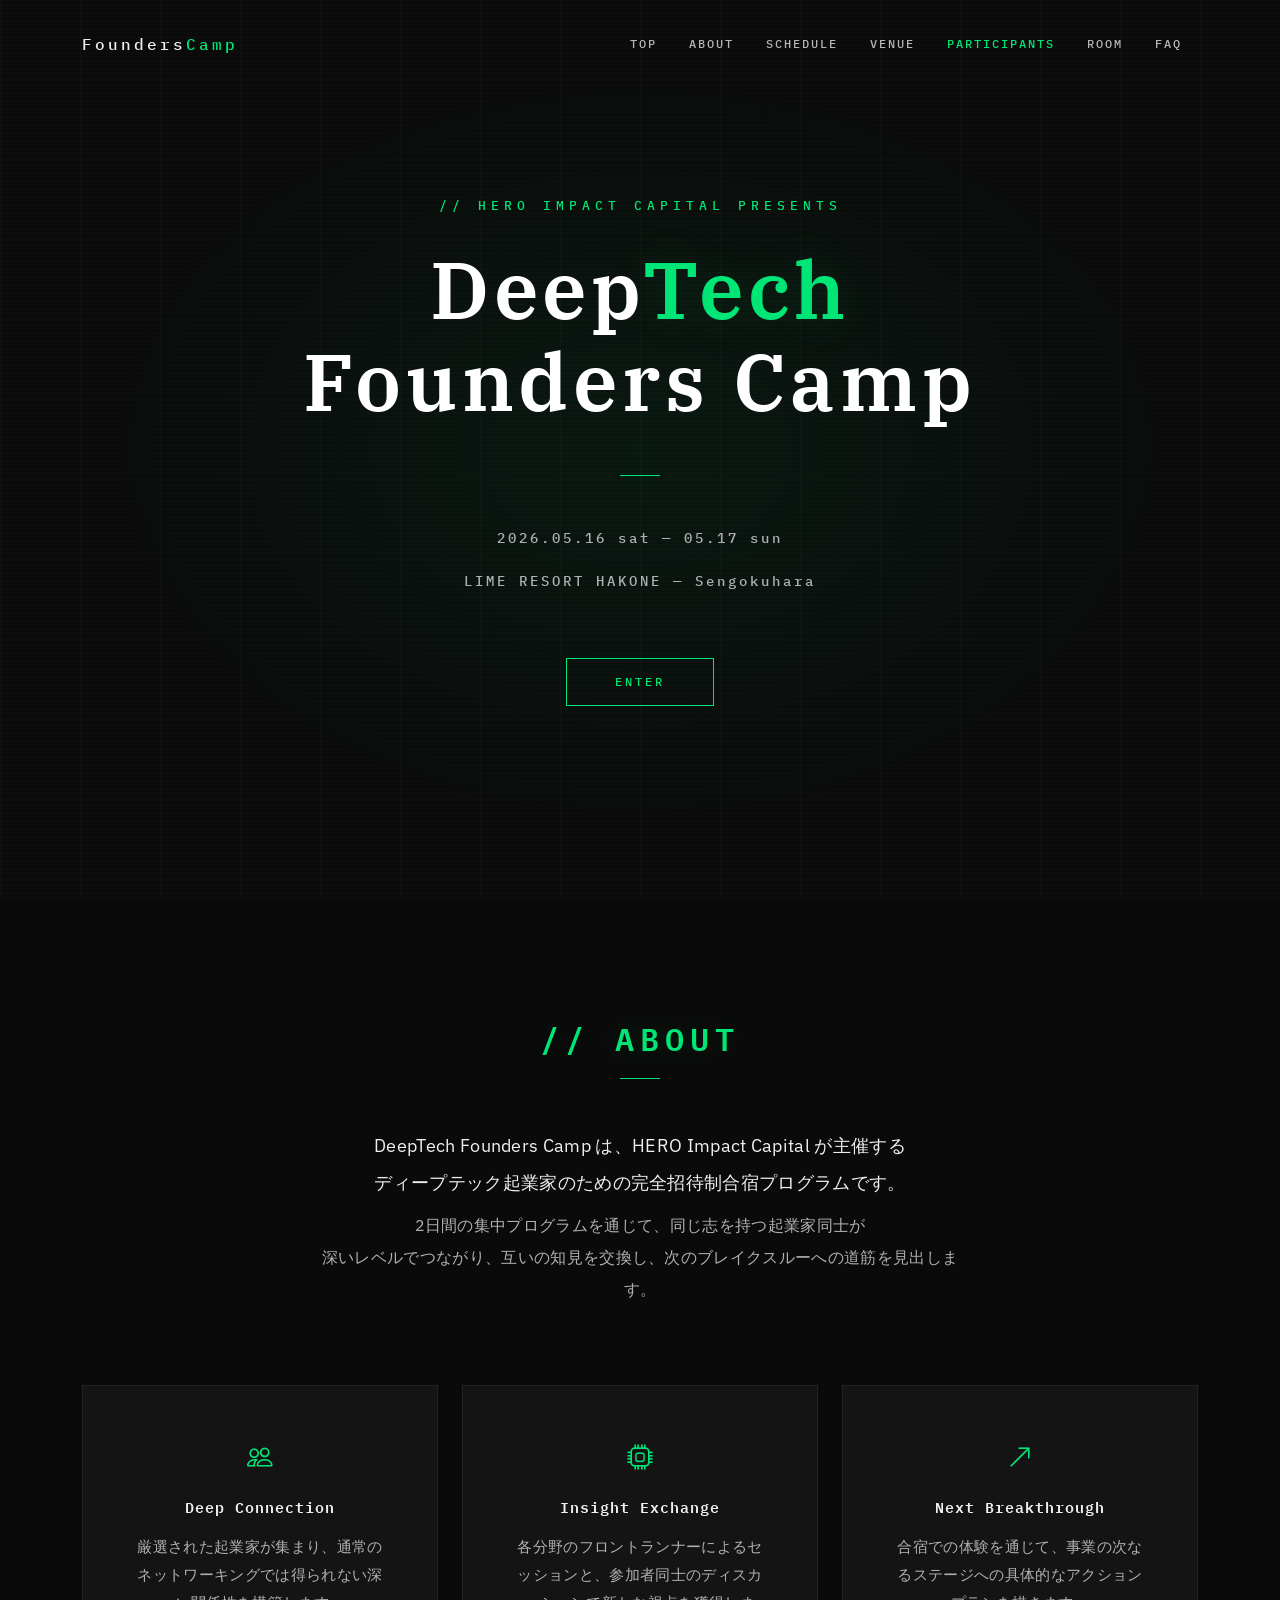
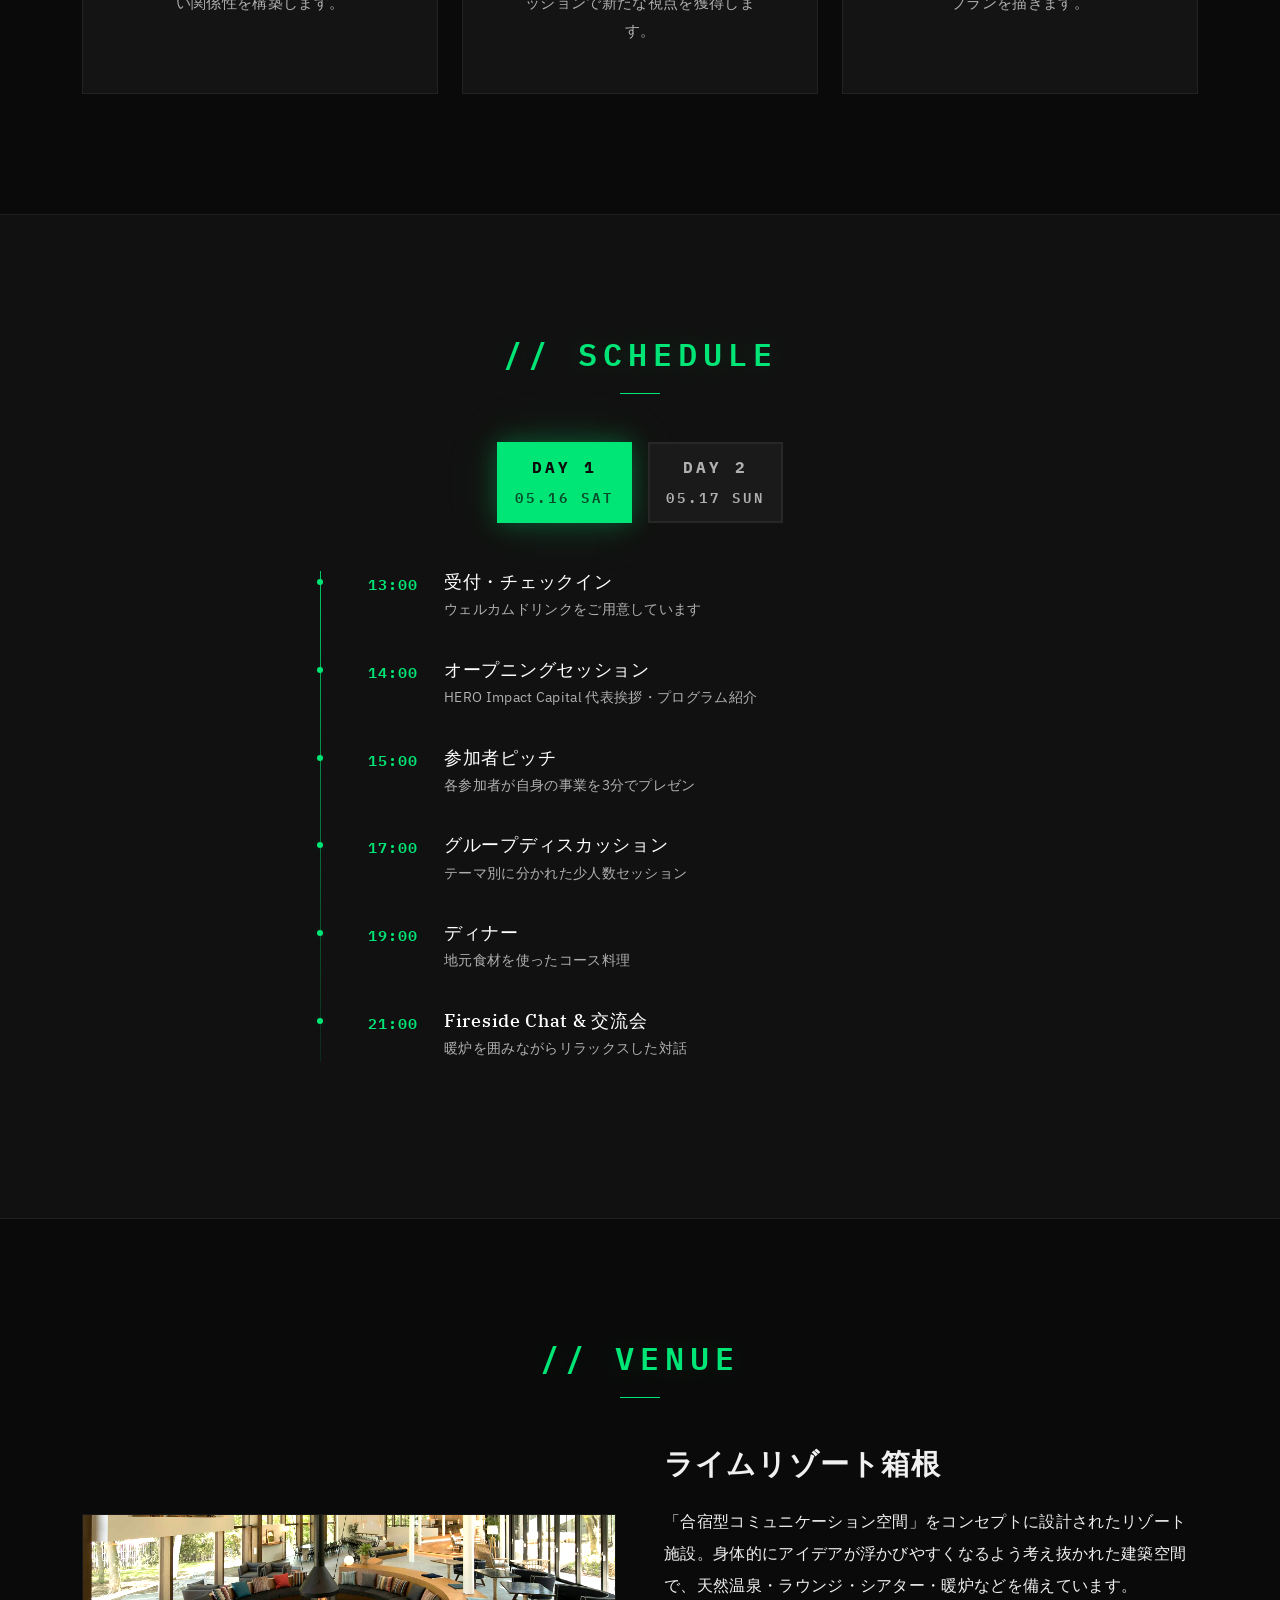
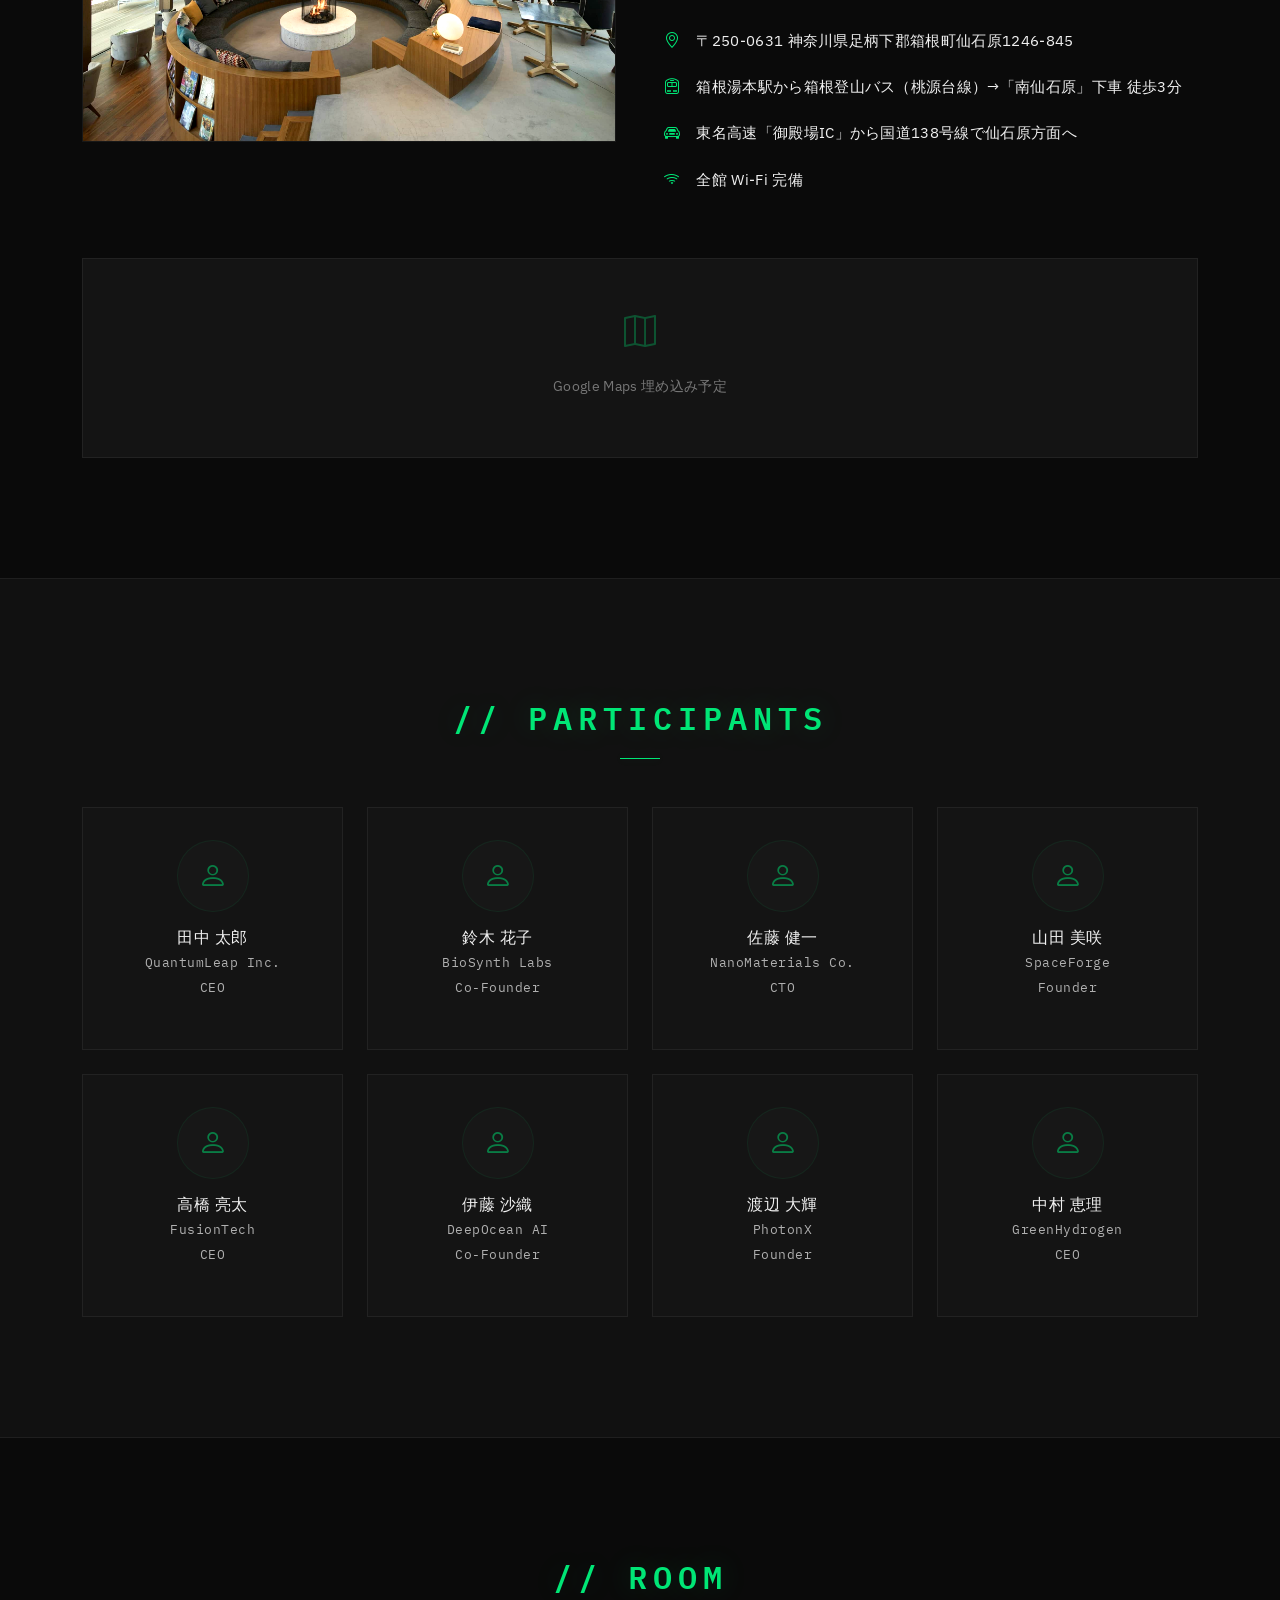
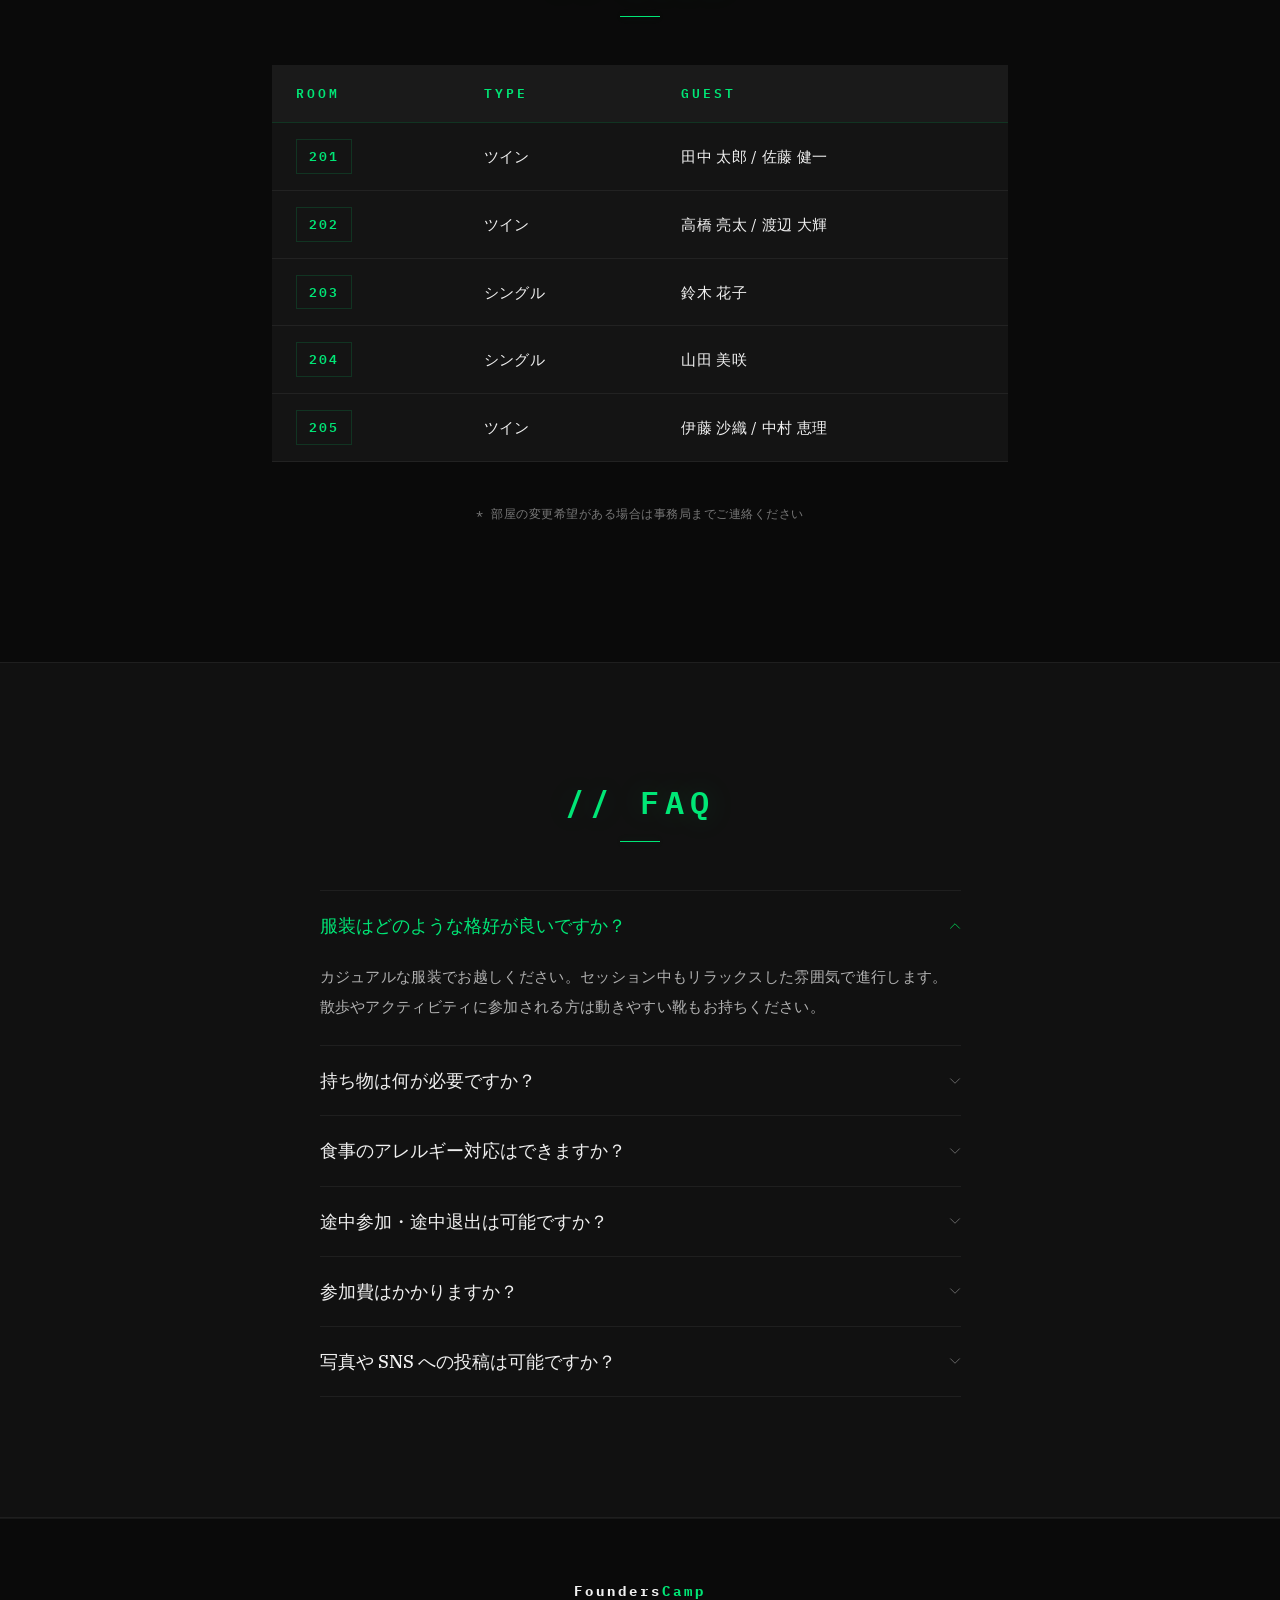
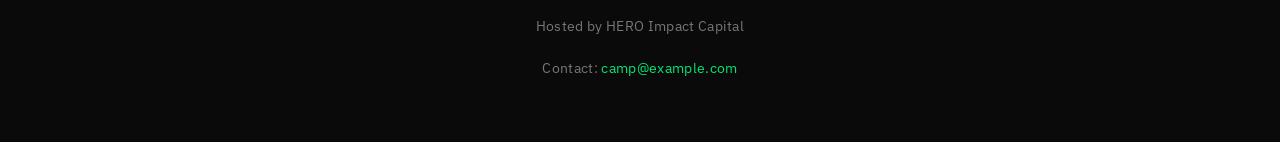
==== index.html @ af69637a "Merge duplicate section headings into single green label + brighten venue photo - Remove duplicate l" ====
<!DOCTYPE html>
<html lang="ja">
<head>
  <meta charset="UTF-8">
  <meta name="viewport" content="width=device-width, initial-scale=1.0">
  <title>DeepTech Founders Camp</title>
  <meta name="theme-color" content="#0a0a0a">
  <!-- Bootstrap 5 CSS -->
  <link href="https://cdn.jsdelivr.net/npm/bootstrap@5.3.3/dist/css/bootstrap.min.css" rel="stylesheet">
  <!-- AOS.js CSS -->
  <link href="https://cdn.jsdelivr.net/npm/aos@2.3.4/dist/aos.css" rel="stylesheet">
  <!-- Bootstrap Icons -->
  <link href="https://cdn.jsdelivr.net/npm/bootstrap-icons@1.11.3/font/bootstrap-icons.min.css" rel="stylesheet">
  <!-- Custom CSS -->
  <link href="css/style.css" rel="stylesheet">
</head>
<body data-bs-spy="scroll" data-bs-target="#mainNav" data-bs-offset="80">

  <!-- ===== Navigation ===== -->
  <nav id="mainNav" class="navbar navbar-expand-lg navbar-dark fixed-top">
    <div class="container">
      <a class="navbar-brand" href="#">Founders<span class="text-green">Camp</span></a>
      <button class="navbar-toggler" type="button" data-bs-toggle="collapse" data-bs-target="#navbarNav">
        <span class="navbar-toggler-icon"></span>
      </button>
      <div class="collapse navbar-collapse" id="navbarNav">
        <ul class="navbar-nav ms-auto">
          <li class="nav-item"><a class="nav-link" href="#hero">Top</a></li>
          <li class="nav-item"><a class="nav-link" href="#about">About</a></li>
          <li class="nav-item"><a class="nav-link" href="#schedule">Schedule</a></li>
          <li class="nav-item"><a class="nav-link" href="#venue">Venue</a></li>
          <li class="nav-item"><a class="nav-link" href="#participants">Participants</a></li>
          <li class="nav-item"><a class="nav-link" href="#room">Room</a></li>
          <li class="nav-item"><a class="nav-link" href="#faq">FAQ</a></li>
        </ul>
      </div>
    </div>
  </nav>

  <!-- ===== 1. Hero ===== -->
  <section id="hero" class="hero-section d-flex align-items-center">
    <div class="hero-overlay"></div>
    <div class="container text-center position-relative" data-aos="fade-up" data-aos-duration="1200">
      <p class="hero-label mb-4">// HERO Impact Capital presents</p>
      <h1 class="hero-title">Deep<span class="accent">Tech</span><br>Founders Camp</h1>
      <div class="hero-divider mx-auto my-5"></div>
      <p class="hero-date">
        2026.05.16 sat — 05.17 sun
      </p>
      <p class="hero-venue-text mt-2">
        LIME RESORT HAKONE — Sengokuhara
      </p>
      <a href="#about" class="btn btn-primary-custom mt-5"><span>Enter</span></a>
    </div>
  </section>

  <!-- ===== 2. About ===== -->
  <section id="about" class="section-padding">
    <div class="container">
      <div class="text-center mb-5" data-aos="fade-up">
        <h2 class="section-label-heading">// About</h2>
        <div class="section-divider mx-auto"></div>
      </div>
      <div class="row g-4 justify-content-center">
        <div class="col-lg-7" data-aos="fade-up" data-aos-delay="100">
          <p class="text-center mb-2" style="font-size: 1.15rem; line-height: 2; color: var(--text-primary);">
            DeepTech Founders Camp は、HERO Impact Capital が主催する<br class="d-none d-lg-inline">ディープテック起業家のための完全招待制合宿プログラムです。
          </p>
          <p class="text-center mb-5" style="color: var(--text-secondary); font-size: 1rem; line-height: 2;">
            2日間の集中プログラムを通じて、同じ志を持つ起業家同士が<br class="d-none d-lg-inline">深いレベルでつながり、互いの知見を交換し、次のブレイクスルーへの道筋を見出します。
          </p>
        </div>
      </div>
      <div class="row g-4 mt-2">
        <div class="col-md-4" data-aos="fade-up" data-aos-delay="200">
          <div class="about-card text-center p-5">
            <div class="about-icon mb-3">
              <i class="bi bi-people"></i>
            </div>
            <h5 class="mb-3">Deep Connection</h5>
            <p class="mb-0">厳選された起業家が集まり、通常のネットワーキングでは得られない深い関係性を構築します。</p>
          </div>
        </div>
        <div class="col-md-4" data-aos="fade-up" data-aos-delay="300">
          <div class="about-card text-center p-5">
            <div class="about-icon mb-3">
              <i class="bi bi-cpu"></i>
            </div>
            <h5 class="mb-3">Insight Exchange</h5>
            <p class="mb-0">各分野のフロントランナーによるセッションと、参加者同士のディスカッションで新たな視点を獲得します。</p>
          </div>
        </div>
        <div class="col-md-4" data-aos="fade-up" data-aos-delay="400">
          <div class="about-card text-center p-5">
            <div class="about-icon mb-3">
              <i class="bi bi-arrow-up-right"></i>
            </div>
            <h5 class="mb-3">Next Breakthrough</h5>
            <p class="mb-0">合宿での体験を通じて、事業の次なるステージへの具体的なアクションプランを描きます。</p>
          </div>
        </div>
      </div>
    </div>
  </section>

  <!-- ===== 3. Schedule ===== -->
  <section id="schedule" class="section-padding bg-dark-section">
    <div class="container">
      <div class="text-center mb-5" data-aos="fade-up">
        <h2 class="section-label-heading">// Schedule</h2>
        <div class="section-divider mx-auto"></div>
      </div>

      <!-- Tab Nav -->
      <ul class="nav nav-pills schedule-tabs justify-content-center mb-5" data-aos="fade-up" data-aos-delay="100">
        <li class="nav-item">
          <button class="nav-link active" data-bs-toggle="pill" data-bs-target="#day1">
            <span class="d-block fw-bold">Day 1</span>
            <small>05.16 Sat</small>
          </button>
        </li>
        <li class="nav-item ms-3">
          <button class="nav-link" data-bs-toggle="pill" data-bs-target="#day2">
            <span class="d-block fw-bold">Day 2</span>
            <small>05.17 Sun</small>
          </button>
        </li>
      </ul>

      <!-- Tab Content -->
      <div class="tab-content">
        <!-- Day 1 -->
        <div class="tab-pane fade show active" id="day1">
          <div class="schedule-timeline" data-aos="fade-up" data-aos-delay="200">
            <div class="schedule-item">
              <div class="schedule-time">13:00</div>
              <div class="schedule-content">
                <h5>受付・チェックイン</h5>
                <p class="text-muted small mb-0">ウェルカムドリンクをご用意しています</p>
              </div>
            </div>
            <div class="schedule-item">
              <div class="schedule-time">14:00</div>
              <div class="schedule-content">
                <h5>オープニングセッション</h5>
                <p class="text-muted small mb-0">HERO Impact Capital 代表挨拶・プログラム紹介</p>
              </div>
            </div>
            <div class="schedule-item">
              <div class="schedule-time">15:00</div>
              <div class="schedule-content">
                <h5>参加者ピッチ</h5>
                <p class="text-muted small mb-0">各参加者が自身の事業を3分でプレゼン</p>
              </div>
            </div>
            <div class="schedule-item">
              <div class="schedule-time">17:00</div>
              <div class="schedule-content">
                <h5>グループディスカッション</h5>
                <p class="text-muted small mb-0">テーマ別に分かれた少人数セッション</p>
              </div>
            </div>
            <div class="schedule-item">
              <div class="schedule-time">19:00</div>
              <div class="schedule-content">
                <h5>ディナー</h5>
                <p class="text-muted small mb-0">地元食材を使ったコース料理</p>
              </div>
            </div>
            <div class="schedule-item">
              <div class="schedule-time">21:00</div>
              <div class="schedule-content">
                <h5>Fireside Chat &amp; 交流会</h5>
                <p class="text-muted small mb-0">暖炉を囲みながらリラックスした対話</p>
              </div>
            </div>
          </div>
        </div>

        <!-- Day 2 -->
        <div class="tab-pane fade" id="day2">
          <div class="schedule-timeline" data-aos="fade-up">
            <div class="schedule-item">
              <div class="schedule-time">07:30</div>
              <div class="schedule-content">
                <h5>モーニングアクティビティ</h5>
                <p class="text-muted small mb-0">ヨガ or 散歩（任意参加）</p>
              </div>
            </div>
            <div class="schedule-item">
              <div class="schedule-time">08:30</div>
              <div class="schedule-content">
                <h5>朝食</h5>
                <p class="text-muted small mb-0">ビュッフェスタイル</p>
              </div>
            </div>
            <div class="schedule-item">
              <div class="schedule-time">10:00</div>
              <div class="schedule-content">
                <h5>キーノートセッション</h5>
                <p class="text-muted small mb-0">特別ゲストによる講演</p>
              </div>
            </div>
            <div class="schedule-item">
              <div class="schedule-time">11:30</div>
              <div class="schedule-content">
                <h5>ワークショップ</h5>
                <p class="text-muted small mb-0">「次の一手」を描くアクションプランニング</p>
              </div>
            </div>
            <div class="schedule-item">
              <div class="schedule-time">13:00</div>
              <div class="schedule-content">
                <h5>ランチ &amp; クロージング</h5>
                <p class="text-muted small mb-0">振り返りとネクストステップの共有</p>
              </div>
            </div>
            <div class="schedule-item">
              <div class="schedule-time">14:30</div>
              <div class="schedule-content">
                <h5>チェックアウト・解散</h5>
                <p class="text-muted small mb-0">お気をつけてお帰りください</p>
              </div>
            </div>
          </div>
        </div>
      </div>
    </div>
  </section>

  <!-- ===== 4. Venue ===== -->
  <section id="venue" class="section-padding">
    <div class="container">
      <div class="text-center mb-5" data-aos="fade-up">
        <h2 class="section-label-heading">// Venue</h2>
        <div class="section-divider mx-auto"></div>
      </div>
      <div class="row g-5 align-items-center">
        <div class="col-lg-6" data-aos="fade-up" data-aos-delay="100">
          <img src="img/venue-main.jpg" alt="ライムリゾート箱根 ラウンジ" class="venue-image">
        </div>
        <div class="col-lg-6" data-aos="fade-up" data-aos-delay="200">
          <h3 class="mb-4">ライムリゾート箱根</h3>
          <p style="color: var(--text-primary); line-height: 2; font-size: 1rem;">
            「合宿型コミュニケーション空間」をコンセプトに設計されたリゾート施設。身体的にアイデアが浮かびやすくなるよう考え抜かれた建築空間で、天然温泉・ラウンジ・シアター・暖炉などを備えています。
          </p>
          <ul class="venue-info list-unstyled mt-4">
            <li class="mb-3">
              <i class="bi bi-geo-alt text-green me-3"></i>
              <span>〒250-0631 神奈川県足柄下郡箱根町仙石原1246-845</span>
            </li>
            <li class="mb-3">
              <i class="bi bi-train-front text-green me-3"></i>
              <span>箱根湯本駅から箱根登山バス（桃源台線）→「南仙石原」下車 徒歩3分</span>
            </li>
            <li class="mb-3">
              <i class="bi bi-car-front text-green me-3"></i>
              <span>東名高速「御殿場IC」から国道138号線で仙石原方面へ</span>
            </li>
            <li class="mb-3">
              <i class="bi bi-wifi text-green me-3"></i>
              <span>全館 Wi-Fi 完備</span>
            </li>
          </ul>
        </div>
      </div>
      <div class="mt-5" data-aos="fade-up">
        <div class="map-placeholder">
          <i class="bi bi-map"></i>
          <p>Google Maps 埋め込み予定</p>
        </div>
      </div>
    </div>
  </section>

  <!-- ===== 5. Participants ===== -->
  <section id="participants" class="section-padding bg-surface">
    <div class="container">
      <div class="text-center mb-5" data-aos="fade-up">
        <h2 class="section-label-heading">// Participants</h2>
        <div class="section-divider mx-auto"></div>
      </div>
      <div class="row g-4 justify-content-center">
        <div class="col-6 col-md-4 col-lg-3" data-aos="fade-up" data-aos-delay="100">
          <div class="participant-card text-center">
            <div class="participant-img">
              <i class="bi bi-person"></i>
            </div>
            <h6 class="mt-3 mb-1">田中 太郎</h6>
            <p class="small mb-0">QuantumLeap Inc.</p>
            <p class="small">CEO</p>
          </div>
        </div>
        <div class="col-6 col-md-4 col-lg-3" data-aos="fade-up" data-aos-delay="150">
          <div class="participant-card text-center">
            <div class="participant-img">
              <i class="bi bi-person"></i>
            </div>
            <h6 class="mt-3 mb-1">鈴木 花子</h6>
            <p class="small mb-0">BioSynth Labs</p>
            <p class="small">Co-Founder</p>
          </div>
        </div>
        <div class="col-6 col-md-4 col-lg-3" data-aos="fade-up" data-aos-delay="200">
          <div class="participant-card text-center">
            <div class="participant-img">
              <i class="bi bi-person"></i>
            </div>
            <h6 class="mt-3 mb-1">佐藤 健一</h6>
            <p class="small mb-0">NanoMaterials Co.</p>
            <p class="small">CTO</p>
          </div>
        </div>
        <div class="col-6 col-md-4 col-lg-3" data-aos="fade-up" data-aos-delay="250">
          <div class="participant-card text-center">
            <div class="participant-img">
              <i class="bi bi-person"></i>
            </div>
            <h6 class="mt-3 mb-1">山田 美咲</h6>
            <p class="small mb-0">SpaceForge</p>
            <p class="small">Founder</p>
          </div>
        </div>
        <div class="col-6 col-md-4 col-lg-3" data-aos="fade-up" data-aos-delay="300">
          <div class="participant-card text-center">
            <div class="participant-img">
              <i class="bi bi-person"></i>
            </div>
            <h6 class="mt-3 mb-1">高橋 亮太</h6>
            <p class="small mb-0">FusionTech</p>
            <p class="small">CEO</p>
          </div>
        </div>
        <div class="col-6 col-md-4 col-lg-3" data-aos="fade-up" data-aos-delay="350">
          <div class="participant-card text-center">
            <div class="participant-img">
              <i class="bi bi-person"></i>
            </div>
            <h6 class="mt-3 mb-1">伊藤 沙織</h6>
            <p class="small mb-0">DeepOcean AI</p>
            <p class="small">Co-Founder</p>
          </div>
        </div>
        <div class="col-6 col-md-4 col-lg-3" data-aos="fade-up" data-aos-delay="400">
          <div class="participant-card text-center">
            <div class="participant-img">
              <i class="bi bi-person"></i>
            </div>
            <h6 class="mt-3 mb-1">渡辺 大輝</h6>
            <p class="small mb-0">PhotonX</p>
            <p class="small">Founder</p>
          </div>
        </div>
        <div class="col-6 col-md-4 col-lg-3" data-aos="fade-up" data-aos-delay="450">
          <div class="participant-card text-center">
            <div class="participant-img">
              <i class="bi bi-person"></i>
            </div>
            <h6 class="mt-3 mb-1">中村 恵理</h6>
            <p class="small mb-0">GreenHydrogen</p>
            <p class="small">CEO</p>
          </div>
        </div>
      </div>
    </div>
  </section>

  <!-- ===== 6. Room Assignment ===== -->
  <section id="room" class="section-padding">
    <div class="container">
      <div class="text-center mb-5" data-aos="fade-up">
        <h2 class="section-label-heading">// Room</h2>
        <div class="section-divider mx-auto"></div>
      </div>
      <div class="row g-4 justify-content-center">
        <div class="col-lg-8" data-aos="fade-up" data-aos-delay="100">
          <div class="table-responsive">
            <table class="table room-table">
              <thead>
                <tr>
                  <th>Room</th>
                  <th>Type</th>
                  <th>Guest</th>
                </tr>
              </thead>
              <tbody>
                <tr>
                  <td><span class="room-badge">201</span></td>
                  <td>ツイン</td>
                  <td>田中 太郎 / 佐藤 健一</td>
                </tr>
                <tr>
                  <td><span class="room-badge">202</span></td>
                  <td>ツイン</td>
                  <td>高橋 亮太 / 渡辺 大輝</td>
                </tr>
                <tr>
                  <td><span class="room-badge">203</span></td>
                  <td>シングル</td>
                  <td>鈴木 花子</td>
                </tr>
                <tr>
                  <td><span class="room-badge">204</span></td>
                  <td>シングル</td>
                  <td>山田 美咲</td>
                </tr>
                <tr>
                  <td><span class="room-badge">205</span></td>
                  <td>ツイン</td>
                  <td>伊藤 沙織 / 中村 恵理</td>
                </tr>
              </tbody>
            </table>
          </div>
          <p class="text-center mt-4" style="color: var(--text-dim); font-size: 0.78rem; font-family: 'IBM Plex Mono', monospace; letter-spacing: 0.5px;">
            * 部屋の変更希望がある場合は事務局までご連絡ください
          </p>
        </div>
      </div>
    </div>
  </section>

  <!-- ===== 7. FAQ ===== -->
  <section id="faq" class="section-padding bg-surface">
    <div class="container">
      <div class="text-center mb-5" data-aos="fade-up">
        <h2 class="section-label-heading">// FAQ</h2>
        <div class="section-divider mx-auto"></div>
      </div>
      <div class="row justify-content-center">
        <div class="col-lg-7" data-aos="fade-up" data-aos-delay="100">
          <div class="accordion" id="faqAccordion">
            <div class="accordion-item">
              <h2 class="accordion-header">
                <button class="accordion-button" type="button" data-bs-toggle="collapse" data-bs-target="#faq1">
                  服装はどのような格好が良いですか？
                </button>
              </h2>
              <div id="faq1" class="accordion-collapse collapse show" data-bs-parent="#faqAccordion">
                <div class="accordion-body">
                  カジュアルな服装でお越しください。セッション中もリラックスした雰囲気で進行します。散歩やアクティビティに参加される方は動きやすい靴もお持ちください。
                </div>
              </div>
            </div>
            <div class="accordion-item">
              <h2 class="accordion-header">
                <button class="accordion-button collapsed" type="button" data-bs-toggle="collapse" data-bs-target="#faq2">
                  持ち物は何が必要ですか？
                </button>
              </h2>
              <div id="faq2" class="accordion-collapse collapse" data-bs-parent="#faqAccordion">
                <div class="accordion-body">
                  宿泊に必要なアメニティ（タオル・歯ブラシ等）は会場に用意されています。ノートPC、名刺、着替えをお持ちください。温泉がありますので、必要な方は水着もご持参ください。
                </div>
              </div>
            </div>
            <div class="accordion-item">
              <h2 class="accordion-header">
                <button class="accordion-button collapsed" type="button" data-bs-toggle="collapse" data-bs-target="#faq3">
                  食事のアレルギー対応はできますか？
                </button>
              </h2>
              <div id="faq3" class="accordion-collapse collapse" data-bs-parent="#faqAccordion">
                <div class="accordion-body">
                  はい、対応可能です。アレルギーや食事制限がある方は、事前に事務局までお知らせください。ベジタリアン・ヴィーガン対応も可能です。
                </div>
              </div>
            </div>
            <div class="accordion-item">
              <h2 class="accordion-header">
                <button class="accordion-button collapsed" type="button" data-bs-toggle="collapse" data-bs-target="#faq4">
                  途中参加・途中退出は可能ですか？
                </button>
              </h2>
              <div id="faq4" class="accordion-collapse collapse" data-bs-parent="#faqAccordion">
                <div class="accordion-body">
                  できる限り全プログラムへのご参加をお願いしておりますが、やむを得ない事情がある場合は事前にご相談ください。送迎バスの時刻以外でのアクセスについてもご案内いたします。
                </div>
              </div>
            </div>
            <div class="accordion-item">
              <h2 class="accordion-header">
                <button class="accordion-button collapsed" type="button" data-bs-toggle="collapse" data-bs-target="#faq5">
                  参加費はかかりますか？
                </button>
              </h2>
              <div id="faq5" class="accordion-collapse collapse" data-bs-parent="#faqAccordion">
                <div class="accordion-body">
                  宿泊費・食事代を含め、参加費は無料です。会場までの交通費は各自ご負担ください。
                </div>
              </div>
            </div>
            <div class="accordion-item">
              <h2 class="accordion-header">
                <button class="accordion-button collapsed" type="button" data-bs-toggle="collapse" data-bs-target="#faq6">
                  写真や SNS への投稿は可能ですか？
                </button>
              </h2>
              <div id="faq6" class="accordion-collapse collapse" data-bs-parent="#faqAccordion">
                <div class="accordion-body">
                  クローズドイベントのため、セッション内容の詳細な公開はお控えください。会場の風景や集合写真などは、参加者の同意を得た上で投稿可能です。詳細はオープニングセッションでご案内します。
                </div>
              </div>
            </div>
          </div>
        </div>
      </div>
    </div>
  </section>

  <!-- ===== Footer ===== -->
  <footer class="footer-section">
    <div class="container text-center">
      <p class="mb-2 fw-bold">Founders<span class="text-green">Camp</span></p>
      <p class="small mb-3" style="color: var(--text-dim);">Hosted by HERO Impact Capital</p>
      <p class="small mb-0" style="color: var(--text-dim);">Contact: <a href="mailto:camp@example.com">camp@example.com</a></p>
    </div>
  </footer>

  <!-- Bootstrap 5 JS -->
  <script src="https://cdn.jsdelivr.net/npm/bootstrap@5.3.3/dist/js/bootstrap.bundle.min.js"></script>
  <!-- AOS.js -->
  <script src="https://cdn.jsdelivr.net/npm/aos@2.3.4/dist/aos.js"></script>
  <!-- Custom JS -->
  <script src="js/main.js"></script>
</body>
</html>
---- css/style.css ----
/* ===========================
   Variables & Base
   =========================== */
@import url('https://fonts.googleapis.com/css2?family=IBM+Plex+Serif:ital,wght@0,300;0,400;0,500;0,600;0,700;1,400&family=IBM+Plex+Sans:wght@300;400;500;600&family=IBM+Plex+Mono:wght@300;400;500&display=swap');

:root {
  --black: #0a0a0a;
  --black-light: #111111;
  --black-card: #141414;
  --black-surface: #1a1a1a;
  --green: #00E676;
  --green-dim: #00c966;
  --green-dark: #00a854;
  --green-glow: rgba(0, 230, 118, 0.15);
  --green-subtle: rgba(0, 230, 118, 0.06);
  --white: #FFFFFF;
  --text-primary: #f0f0f0;
  --text-secondary: #b0b0b0;
  --text-dim: #777;
  --border: rgba(255, 255, 255, 0.06);
  --border-green: rgba(0, 230, 118, 0.15);
}

html {
  scroll-behavior: smooth;
}

body {
  font-family: "IBM Plex Sans", "Helvetica Neue", "Hiragino Kaku Gothic ProN", "Hiragino Sans", Meiryo, sans-serif;
  color: var(--text-primary);
  background: var(--black);
  overflow-x: hidden;
  font-weight: 400;
  font-size: 16px;
  line-height: 1.9;
  letter-spacing: 0.02em;
  -webkit-font-smoothing: antialiased;
}

/* ===========================
   Typography
   =========================== */
h1, h2, h3, h4, h5, h6 {
  font-family: "IBM Plex Serif", "Georgia", "Hiragino Mincho ProN", serif;
  font-weight: 500;
  letter-spacing: 0.04em;
}

/* Mono for labels & accents */
.mono {
  font-family: "IBM Plex Mono", monospace;
}

/* ===========================
   Utility
   =========================== */
.text-green {
  color: var(--green) !important;
}

.btn-primary-custom {
  background-color: transparent;
  color: var(--green);
  border: 1px solid var(--green);
  border-radius: 0;
  padding: 14px 48px;
  font-family: "IBM Plex Mono", monospace;
  font-weight: 500;
  font-size: 0.75rem;
  letter-spacing: 3px;
  text-transform: uppercase;
  transition: all 0.4s ease;
  position: relative;
  overflow: hidden;
}

.btn-primary-custom::before {
  content: "";
  position: absolute;
  inset: 0;
  background: var(--green);
  transform: scaleX(0);
  transform-origin: left;
  transition: transform 0.4s ease;
  z-index: 0;
}

.btn-primary-custom:hover {
  color: var(--black);
  border-color: var(--green);
}

.btn-primary-custom:hover::before {
  transform: scaleX(1);
}

.btn-primary-custom span {
  position: relative;
  z-index: 1;
}

.section-padding {
  padding: 120px 0;
}

.section-label-heading {
  font-family: "IBM Plex Mono", monospace;
  font-size: 2rem;
  font-weight: 600;
  color: var(--green);
  letter-spacing: 6px;
  text-transform: uppercase;
  margin-bottom: 0;
  text-shadow: 0 0 30px rgba(0, 230, 118, 0.2);
}

.section-divider {
  width: 40px;
  height: 1px;
  background-color: var(--green);
  margin-top: 20px;
  box-shadow: 0 0 8px var(--green-glow);
}

/* ===========================
   Navigation
   =========================== */
.navbar {
  background-color: transparent;
  transition: all 0.5s ease;
  padding: 24px 0;
}

.navbar.scrolled {
  background-color: rgba(10, 10, 10, 0.95) !important;
  padding: 14px 0;
  border-bottom: 1px solid var(--border);
  backdrop-filter: blur(12px);
}

.navbar-brand {
  font-family: "IBM Plex Mono", monospace;
  font-size: 1rem;
  font-weight: 500;
  letter-spacing: 3px;
  color: var(--text-primary) !important;
}

.navbar-brand .text-green {
  color: var(--green) !important;
}

.nav-link {
  color: rgba(255, 255, 255, 0.7) !important;
  font-family: "IBM Plex Mono", monospace;
  font-size: 0.75rem;
  font-weight: 500;
  letter-spacing: 2px;
  text-transform: uppercase;
  padding: 8px 16px !important;
  transition: color 0.3s ease;
}

.nav-link:hover,
.nav-link.active {
  color: var(--green) !important;
}

.navbar-toggler {
  border-color: var(--text-dim) !important;
}

.navbar-toggler-icon {
  filter: invert(0.6);
}

/* ===========================
   Hero Section
   =========================== */
.hero-section {
  min-height: 100vh;
  background: var(--black);
  position: relative;
  overflow: hidden;
}

.hero-overlay {
  position: absolute;
  inset: 0;
  background:
    radial-gradient(ellipse at 50% 50%, var(--green-subtle) 0%, transparent 60%),
    repeating-linear-gradient(
      0deg,
      transparent,
      transparent 2px,
      rgba(0, 230, 118, 0.015) 2px,
      rgba(0, 230, 118, 0.015) 4px
    );
}

/* Grid lines */
.hero-section::before {
  content: "";
  position: absolute;
  inset: 0;
  background:
    linear-gradient(90deg, var(--border) 1px, transparent 1px),
    linear-gradient(0deg, var(--border) 1px, transparent 1px);
  background-size: 80px 80px;
  opacity: 0.4;
}

.hero-label {
  color: var(--green);
  font-family: "IBM Plex Mono", monospace;
  font-size: 0.82rem;
  font-weight: 500;
  letter-spacing: 5px;
  text-transform: uppercase;
}

.hero-title {
  color: var(--white);
  font-family: "IBM Plex Serif", "Georgia", serif;
  font-size: 5rem;
  font-weight: 600;
  letter-spacing: 0.06em;
  line-height: 1.15;
}

.hero-title .accent {
  color: var(--green);
  text-shadow: 0 0 40px var(--green-glow);
}

.hero-divider {
  width: 40px;
  height: 1px;
  background-color: var(--green);
  box-shadow: 0 0 12px var(--green-glow);
}

.hero-date,
.hero-venue-text {
  color: var(--text-secondary);
  font-family: "IBM Plex Mono", monospace;
  font-size: 0.9rem;
  letter-spacing: 3px;
  font-weight: 500;
}

@media (max-width: 768px) {
  .hero-title {
    font-size: 2.8rem;
  }

  .section-label-heading {
    font-size: 1.4rem;
  }

  .section-padding {
    padding: 80px 0;
  }

  .hero-section::before {
    background-size: 40px 40px;
  }
}

/* ===========================
   About Section
   =========================== */
.about-card {
  background: var(--black-card);
  border: 1px solid var(--border);
  border-radius: 0;
  transition: all 0.4s ease;
  height: 100%;
}

.about-card:hover {
  border-color: var(--border-green);
  box-shadow: 0 0 20px var(--green-subtle);
}

.about-icon {
  font-size: 1.6rem;
  color: var(--green);
}

.about-card h5 {
  font-family: "IBM Plex Mono", monospace;
  font-size: 0.95rem;
  font-weight: 600;
  color: var(--text-primary);
  letter-spacing: 1px;
}

.about-card p {
  color: var(--text-secondary);
  font-size: 0.92rem;
  line-height: 1.9;
}

/* ===========================
   Schedule Section
   =========================== */
.bg-dark-section {
  background: var(--black-light);
  border-top: 1px solid var(--border);
  border-bottom: 1px solid var(--border);
}

.schedule-tabs .nav-link {
  background: var(--black-surface);
  color: var(--text-secondary) !important;
  border-radius: 0;
  padding: 18px 52px;
  border: 2px solid var(--border);
  font-family: "IBM Plex Mono", monospace;
  font-size: 1rem;
  font-weight: 600;
  letter-spacing: 3px;
  transition: all 0.4s ease;
}

.schedule-tabs .nav-link:hover {
  border-color: rgba(0, 230, 118, 0.4);
  color: var(--text-primary) !important;
}

.schedule-tabs .nav-link.active {
  background: var(--green) !important;
  color: var(--black) !important;
  border-color: var(--green);
  box-shadow: 0 0 24px rgba(0, 230, 118, 0.3), 0 0 60px rgba(0, 230, 118, 0.1);
}

.schedule-tabs .nav-link.active small {
  color: var(--black) !important;
  opacity: 0.7;
}

.schedule-timeline {
  max-width: 640px;
  margin: 0 auto;
  position: relative;
  padding-left: 24px;
}

.schedule-timeline::before {
  content: "";
  position: absolute;
  left: 0;
  top: 0;
  bottom: 0;
  width: 1px;
  background: linear-gradient(180deg, var(--green-dim), rgba(0, 230, 118, 0.1));
}

.schedule-item {
  display: flex;
  align-items: flex-start;
  margin-bottom: 36px;
  position: relative;
  padding-left: 24px;
}

.schedule-item::before {
  content: "";
  position: absolute;
  left: -27px;
  top: 8px;
  width: 6px;
  height: 6px;
  border-radius: 50%;
  background: var(--green);
  box-shadow: 0 0 8px var(--green-glow);
}

.schedule-time {
  flex-shrink: 0;
  width: 76px;
  font-family: "IBM Plex Mono", monospace;
  font-weight: 600;
  color: var(--green);
  font-size: 0.95rem;
  letter-spacing: 1px;
}

.schedule-content h5 {
  font-family: "IBM Plex Serif", serif;
  color: var(--white);
  font-size: 1.1rem;
  font-weight: 500;
  margin-bottom: 4px;
}

.schedule-content .text-muted {
  color: var(--text-secondary) !important;
  font-size: 0.88rem;
}

/* ===========================
   Venue Section
   =========================== */
.venue-image {
  width: 100%;
  height: auto;
  display: block;
  border: 1px solid var(--border);
  filter: brightness(1.15) contrast(1.05);
}

.map-placeholder {
  background: var(--black-card);
  border: 1px solid var(--border);
  border-radius: 0;
  display: flex;
  flex-direction: column;
  align-items: center;
  justify-content: center;
  color: var(--text-dim);
  min-height: 200px;
  font-size: 0.85rem;
}

.map-placeholder i {
  font-size: 2rem;
  margin-bottom: 12px;
  opacity: 0.3;
  color: var(--green);
}

.venue-info li {
  display: flex;
  align-items: center;
  font-size: 0.95rem;
  color: var(--text-primary);
}

.venue-info i {
  font-size: 1rem;
  flex-shrink: 0;
}

.map-placeholder {
  min-height: 200px;
}

#venue h3 {
  font-family: "IBM Plex Serif", serif;
  font-weight: 600;
  font-size: 1.8rem;
  color: var(--text-primary);
}

/* ===========================
   Participants Section
   =========================== */
.bg-surface {
  background-color: var(--black-light);
  border-top: 1px solid var(--border);
  border-bottom: 1px solid var(--border);
}

.participant-card {
  background: var(--black-card);
  border: 1px solid var(--border);
  border-radius: 0;
  padding: 32px 16px;
  transition: all 0.4s ease;
}

.participant-card:hover {
  border-color: var(--border-green);
  box-shadow: 0 0 20px var(--green-subtle);
}

.participant-img {
  width: 72px;
  height: 72px;
  border-radius: 50%;
  background: var(--black-surface);
  border: 1px solid var(--border-green);
  display: flex;
  align-items: center;
  justify-content: center;
  margin: 0 auto;
  font-size: 1.8rem;
  color: var(--green);
  opacity: 0.5;
}

.participant-card h6 {
  font-family: "IBM Plex Serif", serif;
  font-weight: 500;
  font-size: 1rem;
  color: var(--text-primary);
}

.participant-card .small {
  font-size: 0.82rem;
  color: var(--text-secondary);
  letter-spacing: 0.5px;
  font-family: "IBM Plex Mono", monospace;
}

/* ===========================
   Room Assignment Section
   =========================== */
.room-table {
  border-collapse: collapse;
}

.room-table thead th {
  background: var(--black-surface);
  color: var(--green);
  font-family: "IBM Plex Mono", monospace;
  font-weight: 600;
  font-size: 0.8rem;
  letter-spacing: 3px;
  text-transform: uppercase;
  padding: 16px 24px;
  border: none;
  border-bottom: 1px solid var(--border-green);
}

.room-table tbody td {
  padding: 16px 24px;
  vertical-align: middle;
  border-bottom: 1px solid var(--border);
  font-size: 0.95rem;
  color: var(--text-primary);
  background: var(--black-card);
}

.room-badge {
  display: inline-block;
  background: transparent;
  color: var(--green);
  font-family: "IBM Plex Mono", monospace;
  font-weight: 600;
  padding: 4px 12px;
  border: 1px solid var(--border-green);
  border-radius: 0;
  font-size: 0.82rem;
  letter-spacing: 2px;
}

/* ===========================
   FAQ Section
   =========================== */
.accordion-item {
  border: none;
  border-bottom: 1px solid var(--border);
  border-radius: 0 !important;
  margin-bottom: 0;
  box-shadow: none;
  background: transparent;
}

.accordion-item:first-child {
  border-top: 1px solid var(--border);
}

.accordion-button {
  font-family: "IBM Plex Serif", serif;
  font-weight: 500;
  font-size: 1.1rem;
  color: var(--text-primary);
  padding: 24px 0;
  background: transparent;
  border-radius: 0 !important;
}

.accordion-button:not(.collapsed) {
  background-color: transparent;
  color: var(--green);
  box-shadow: none;
}

.accordion-button::after {
  width: 12px;
  height: 12px;
  background-size: 12px;
  filter: invert(0.5);
}

.accordion-button:not(.collapsed)::after {
  filter: invert(0.6) sepia(1) saturate(5) hue-rotate(90deg);
}

.accordion-button:focus {
  box-shadow: none;
  border-color: transparent;
}

.accordion-body {
  padding: 0 0 24px 0;
  font-size: 0.95rem;
  line-height: 2;
  color: var(--text-secondary);
}

/* ===========================
   Footer
   =========================== */
.footer-section {
  background: var(--black);
  border-top: 1px solid var(--border);
  color: var(--text-primary);
  padding: 60px 0;
}

.footer-section .fw-bold {
  font-family: "IBM Plex Mono", monospace;
  font-weight: 400;
  font-size: 0.85rem;
  letter-spacing: 3px;
}

.footer-section a {
  text-decoration: none;
  color: var(--green);
  transition: color 0.3s ease;
}

.footer-section a:hover {
  color: var(--green-dim) !important;
  text-shadow: 0 0 8px var(--green-glow);
}

/* ===========================
   Scrollbar
   =========================== */
::-webkit-scrollbar {
  width: 6px;
}

::-webkit-scrollbar-track {
  background: var(--black);
}

::-webkit-scrollbar-thumb {
  background: var(--black-surface);
  border-radius: 3px;
}

::-webkit-scrollbar-thumb:hover {
  background: var(--text-dim);
}

/* ===========================
   Selection
   =========================== */
::selection {
  background: var(--green);
  color: var(--black);
}
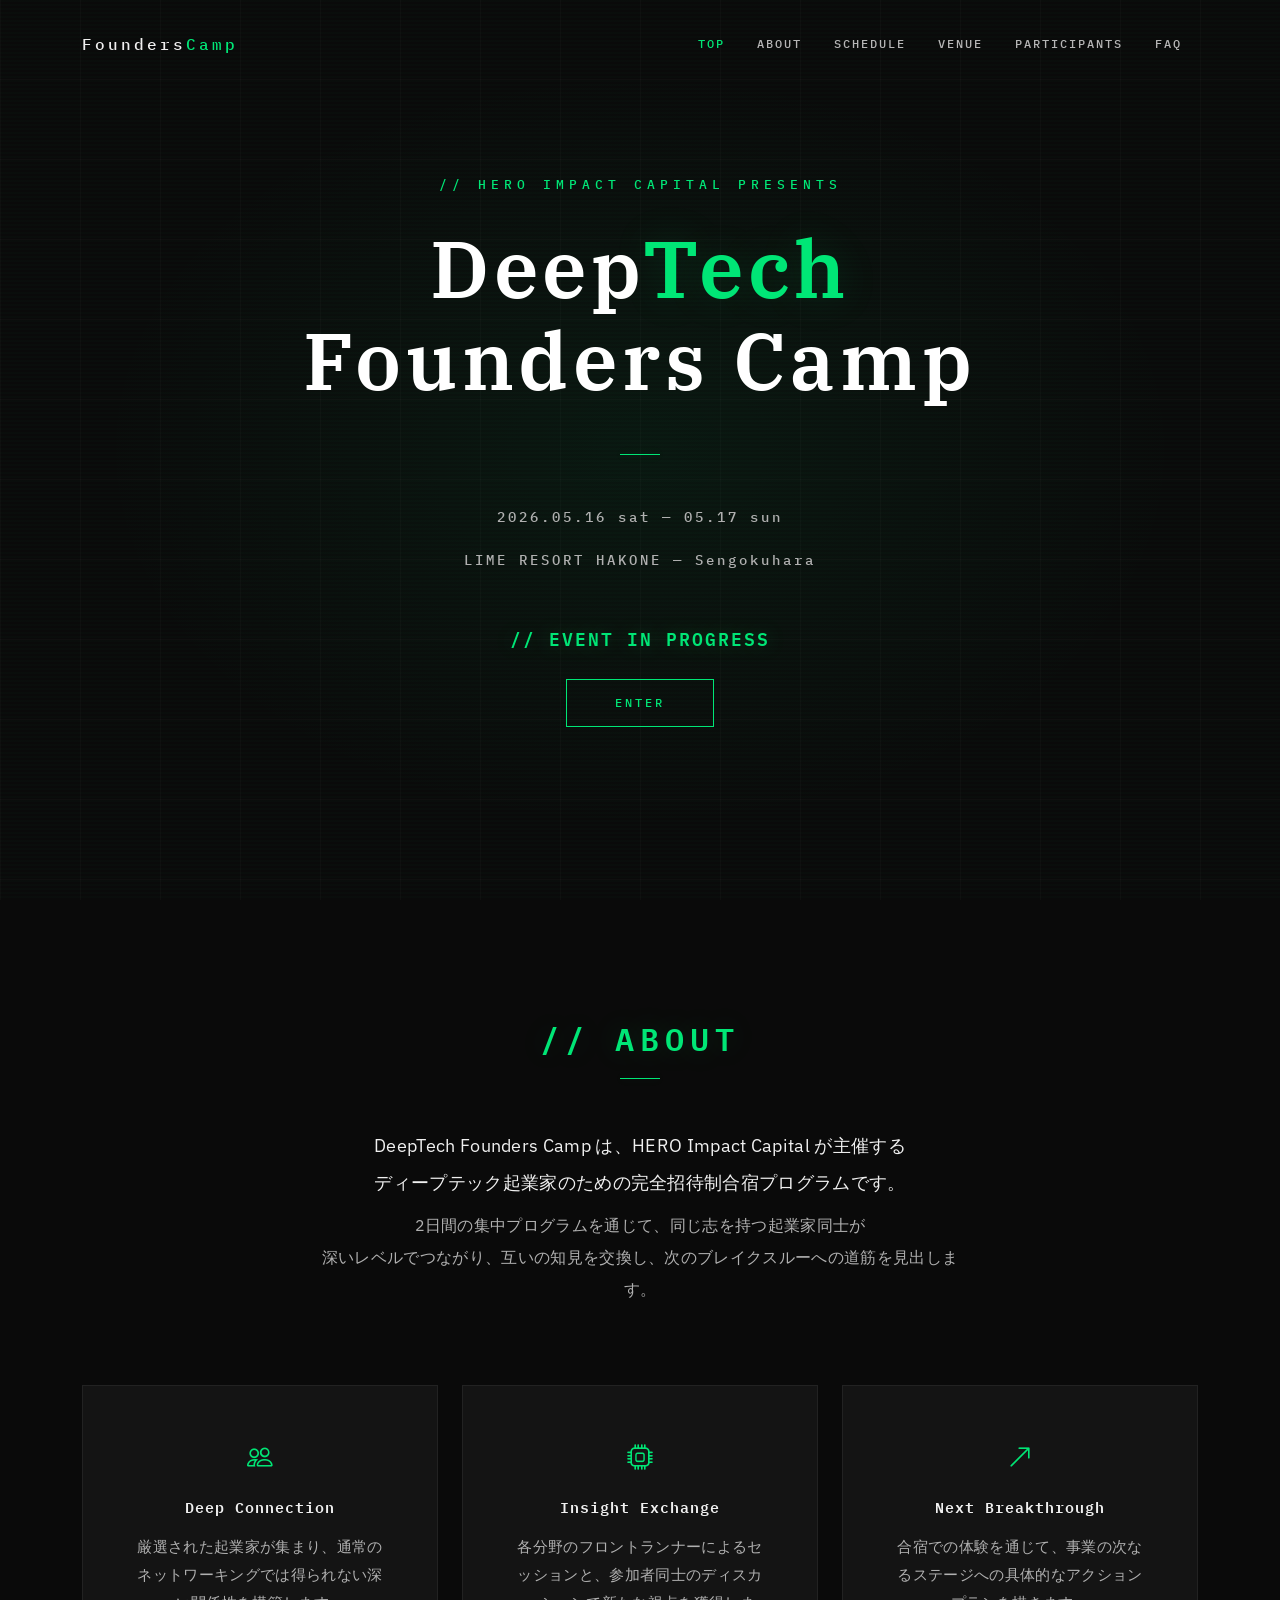
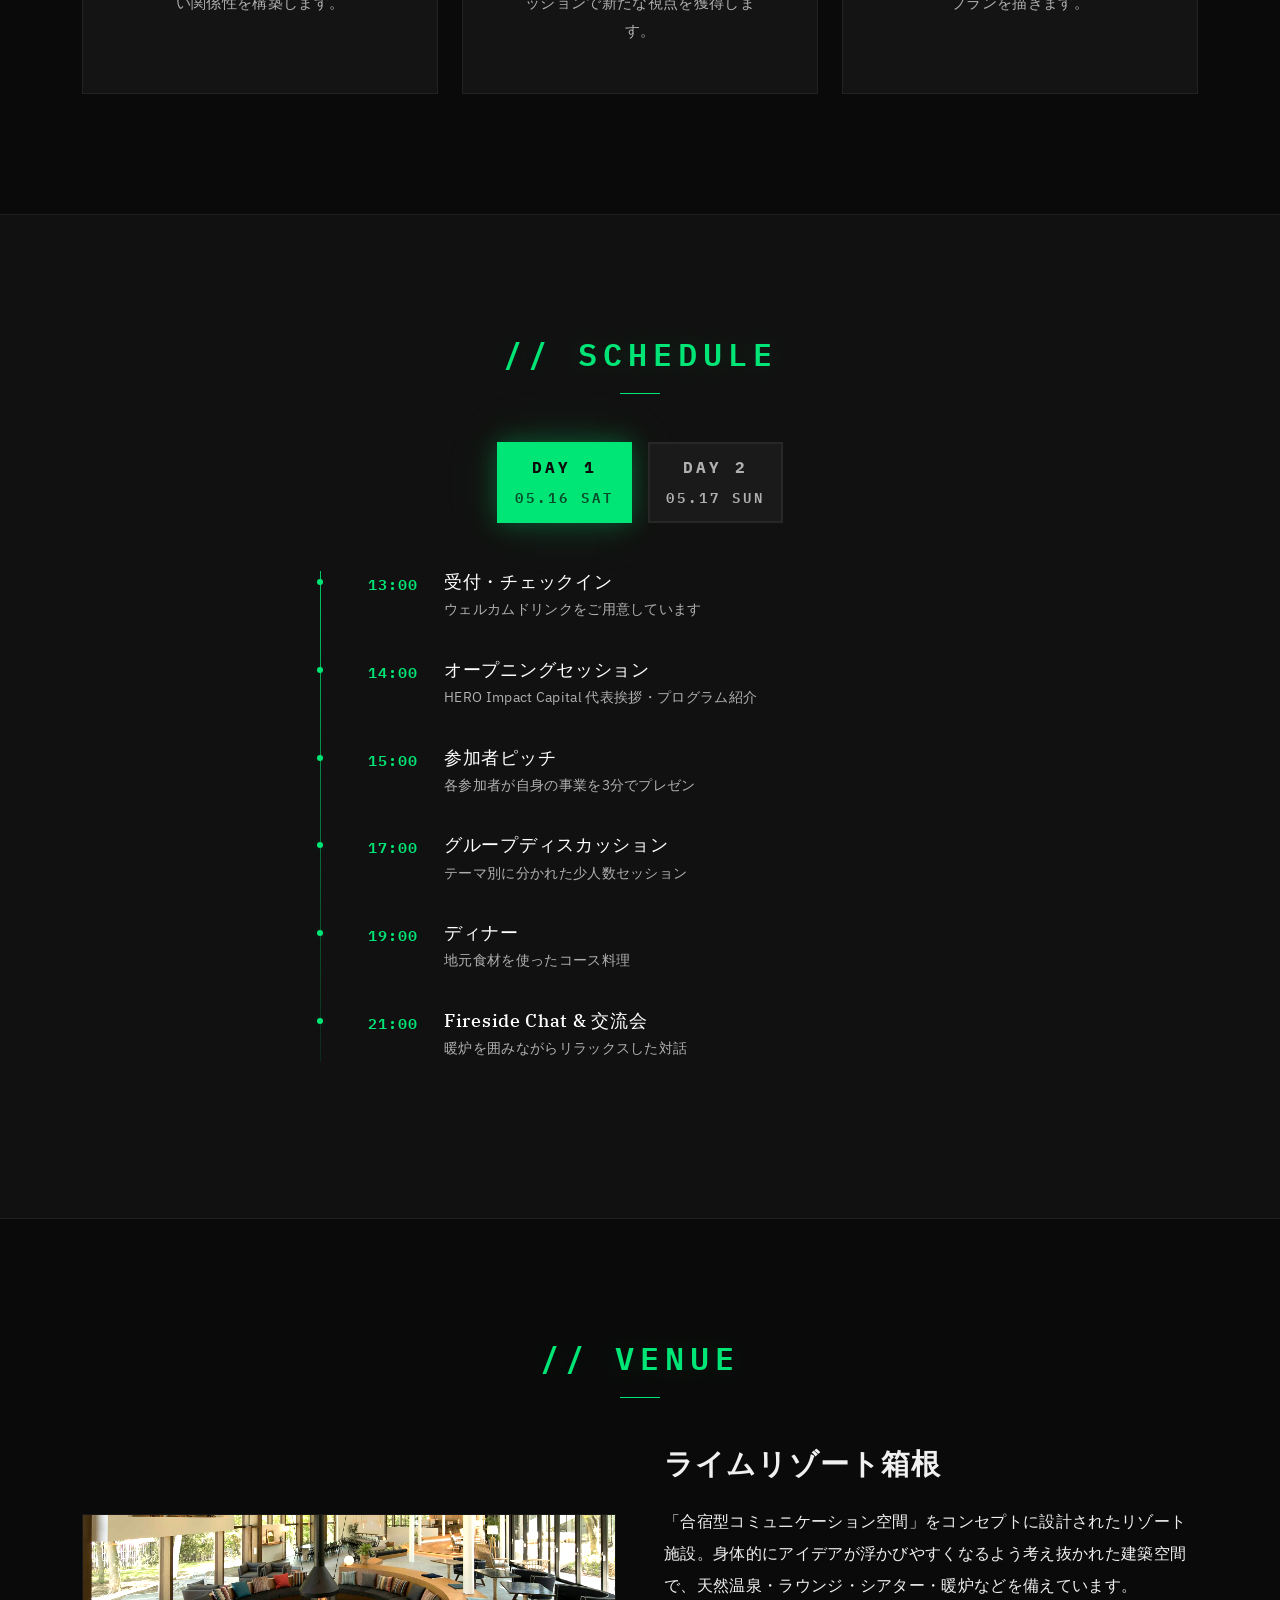
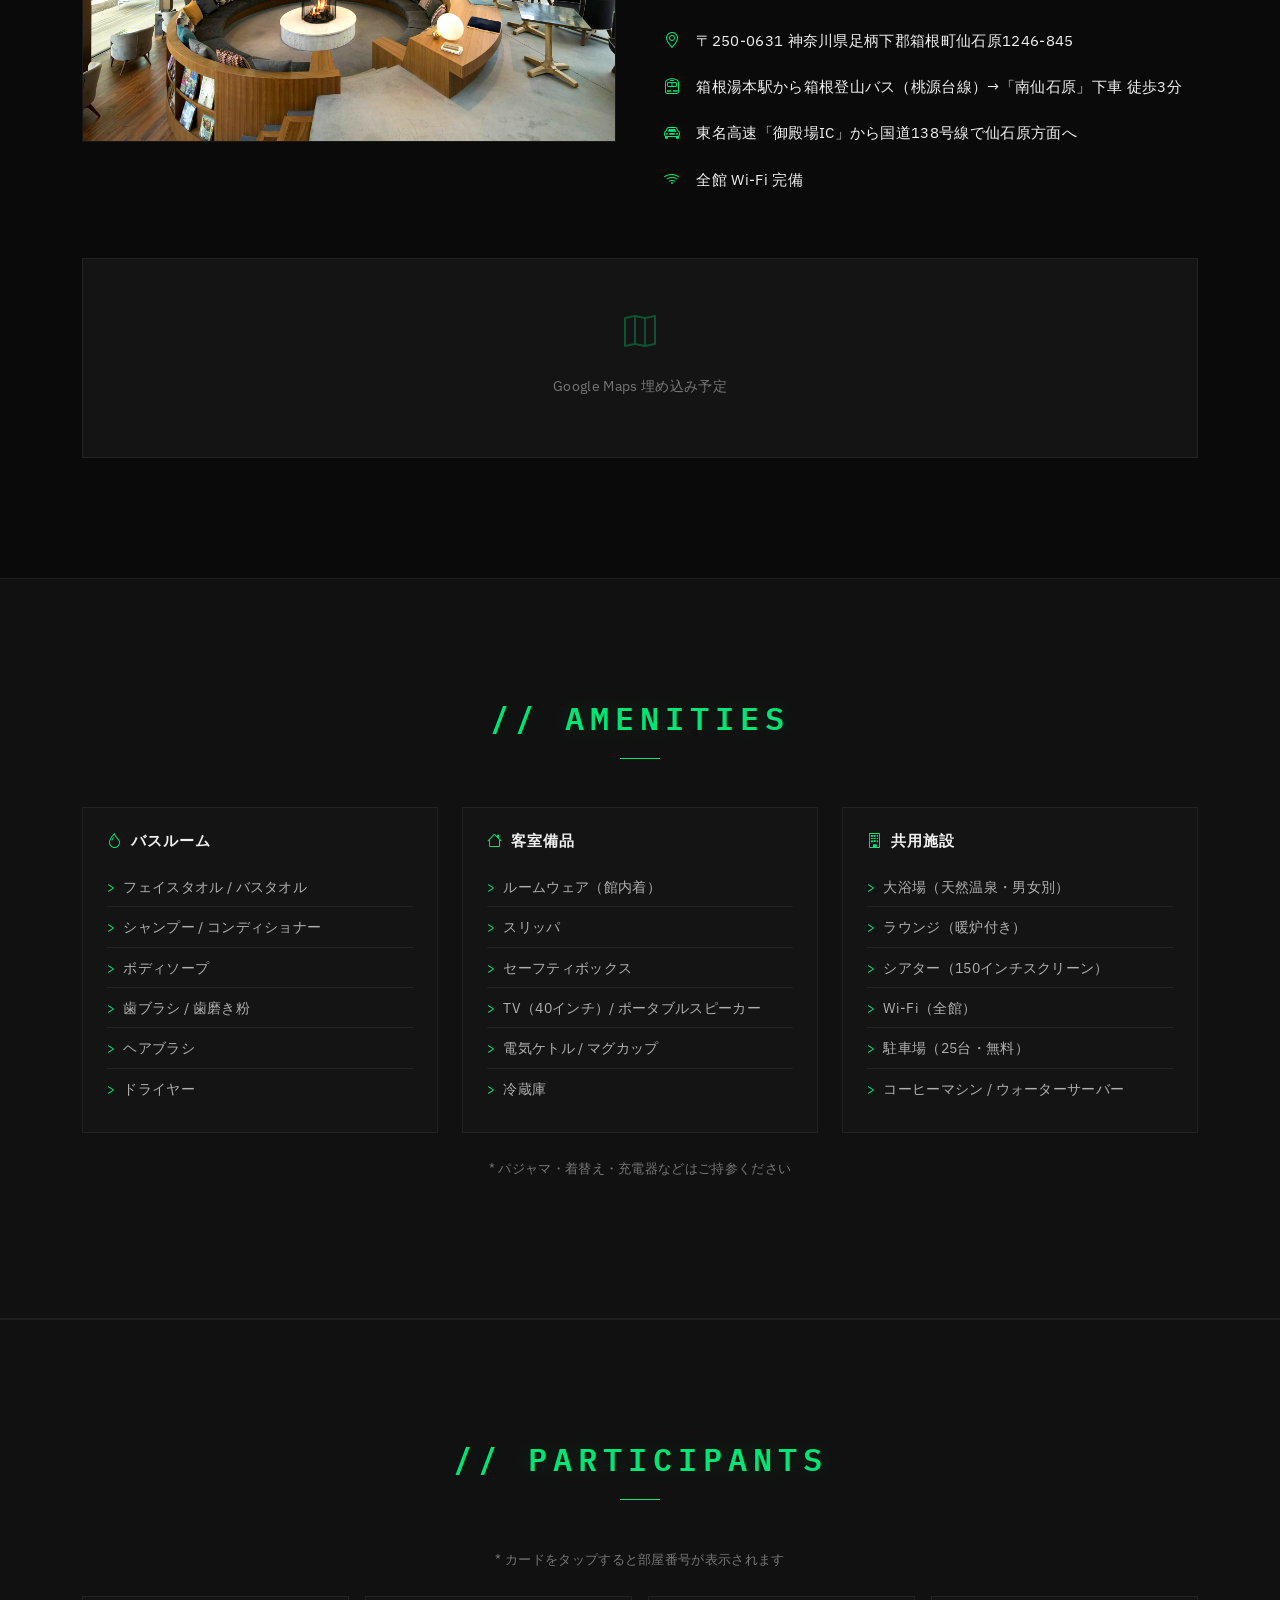
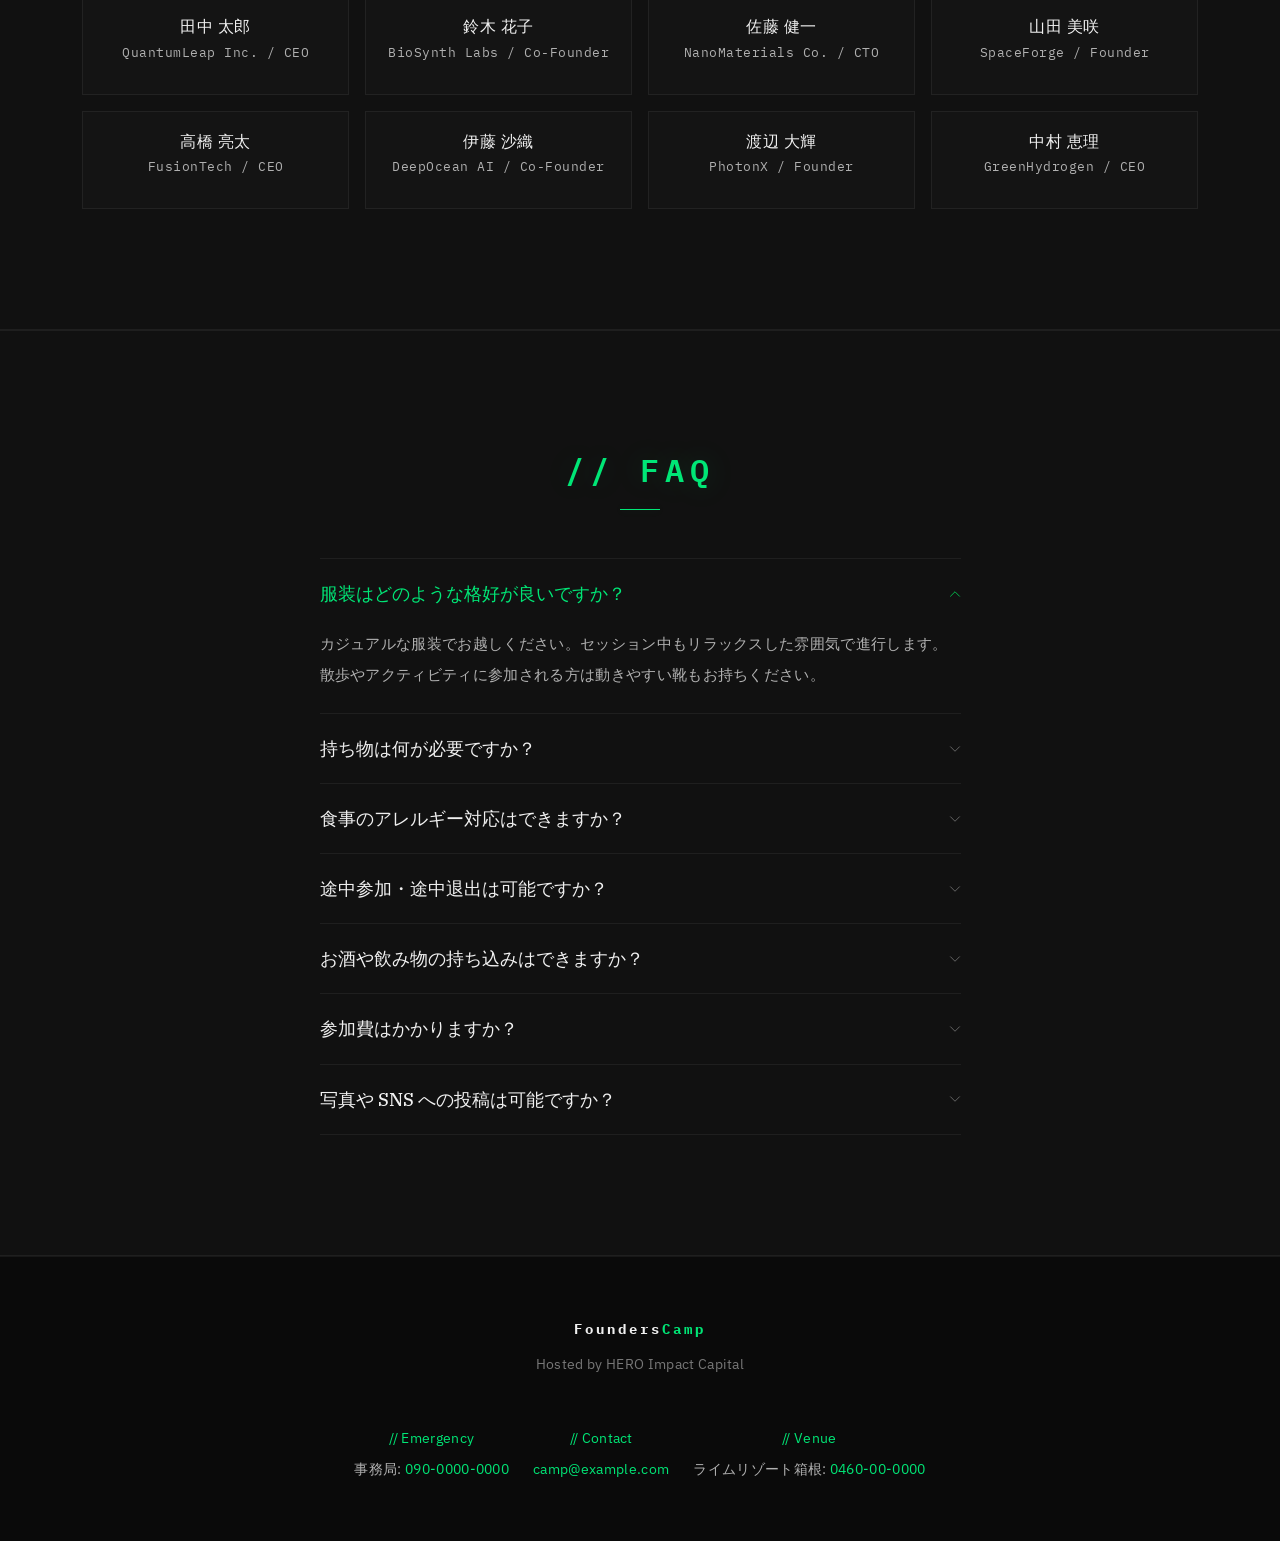
==== commit 02865170: "Add countdown, amenities, room-reveal on participant cards, FAQ drinks, emergency contacts - Hero: l" ====
--- a/index.html
+++ b/index.html
@@ -30,7 +30,6 @@
           <li class="nav-item"><a class="nav-link" href="#schedule">Schedule</a></li>
           <li class="nav-item"><a class="nav-link" href="#venue">Venue</a></li>
           <li class="nav-item"><a class="nav-link" href="#participants">Participants</a></li>
-          <li class="nav-item"><a class="nav-link" href="#room">Room</a></li>
           <li class="nav-item"><a class="nav-link" href="#faq">FAQ</a></li>
         </ul>
       </div>
@@ -50,7 +49,8 @@
       <p class="hero-venue-text mt-2">
         LIME RESORT HAKONE — Sengokuhara
       </p>
-      <a href="#about" class="btn btn-primary-custom mt-5"><span>Enter</span></a>
+      <div class="hero-countdown mt-5" id="countdown"></div>
+      <a href="#about" class="btn btn-primary-custom mt-4"><span>Enter</span></a>
     </div>
   </section>
 
@@ -273,6 +273,60 @@
     </div>
   </section>
 
+  <!-- ===== Amenities ===== -->
+  <section id="amenities" class="section-padding bg-dark-section">
+    <div class="container">
+      <div class="text-center mb-5" data-aos="fade-up">
+        <h2 class="section-label-heading">// Amenities</h2>
+        <div class="section-divider mx-auto"></div>
+      </div>
+      <div class="row g-4 justify-content-center">
+        <div class="col-md-4" data-aos="fade-up" data-aos-delay="100">
+          <div class="amenity-card p-4">
+            <h5 class="mb-3"><i class="bi bi-droplet text-green me-2"></i>バスルーム</h5>
+            <ul class="amenity-list">
+              <li>フェイスタオル / バスタオル</li>
+              <li>シャンプー / コンディショナー</li>
+              <li>ボディソープ</li>
+              <li>歯ブラシ / 歯磨き粉</li>
+              <li>ヘアブラシ</li>
+              <li>ドライヤー</li>
+            </ul>
+          </div>
+        </div>
+        <div class="col-md-4" data-aos="fade-up" data-aos-delay="200">
+          <div class="amenity-card p-4">
+            <h5 class="mb-3"><i class="bi bi-house text-green me-2"></i>客室備品</h5>
+            <ul class="amenity-list">
+              <li>ルームウェア（館内着）</li>
+              <li>スリッパ</li>
+              <li>セーフティボックス</li>
+              <li>TV（40インチ）/ ポータブルスピーカー</li>
+              <li>電気ケトル / マグカップ</li>
+              <li>冷蔵庫</li>
+            </ul>
+          </div>
+        </div>
+        <div class="col-md-4" data-aos="fade-up" data-aos-delay="300">
+          <div class="amenity-card p-4">
+            <h5 class="mb-3"><i class="bi bi-building text-green me-2"></i>共用施設</h5>
+            <ul class="amenity-list">
+              <li>大浴場（天然温泉・男女別）</li>
+              <li>ラウンジ（暖炉付き）</li>
+              <li>シアター（150インチスクリーン）</li>
+              <li>Wi-Fi（全館）</li>
+              <li>駐車場（25台・無料）</li>
+              <li>コーヒーマシン / ウォーターサーバー</li>
+            </ul>
+          </div>
+        </div>
+      </div>
+      <p class="text-center mt-4" style="color: var(--text-dim); font-size: 0.82rem;">
+        * パジャマ・着替え・充電器などはご持参ください
+      </p>
+    </div>
+  </section>
+
   <!-- ===== 5. Participants ===== -->
   <section id="participants" class="section-padding bg-surface">
     <div class="container">
@@ -280,141 +334,63 @@
         <h2 class="section-label-heading">// Participants</h2>
         <div class="section-divider mx-auto"></div>
       </div>
-      <div class="row g-4 justify-content-center">
+      <p class="text-center mb-4" style="color: var(--text-dim); font-size: 0.82rem;">* カードをタップすると部屋番号が表示されます</p>
+      <div class="row g-3 justify-content-center">
         <div class="col-6 col-md-4 col-lg-3" data-aos="fade-up" data-aos-delay="100">
-          <div class="participant-card text-center">
-            <div class="participant-img">
-              <i class="bi bi-person"></i>
-            </div>
-            <h6 class="mt-3 mb-1">田中 太郎</h6>
-            <p class="small mb-0">QuantumLeap Inc.</p>
-            <p class="small">CEO</p>
+          <div class="participant-card text-center" data-room="201">
+            <h6 class="mb-1">田中 太郎</h6>
+            <p class="small mb-0">QuantumLeap Inc. / CEO</p>
+            <p class="room-reveal small">Room 201</p>
           </div>
         </div>
         <div class="col-6 col-md-4 col-lg-3" data-aos="fade-up" data-aos-delay="150">
-          <div class="participant-card text-center">
-            <div class="participant-img">
-              <i class="bi bi-person"></i>
-            </div>
-            <h6 class="mt-3 mb-1">鈴木 花子</h6>
-            <p class="small mb-0">BioSynth Labs</p>
-            <p class="small">Co-Founder</p>
+          <div class="participant-card text-center" data-room="203">
+            <h6 class="mb-1">鈴木 花子</h6>
+            <p class="small mb-0">BioSynth Labs / Co-Founder</p>
+            <p class="room-reveal small">Room 203</p>
           </div>
         </div>
         <div class="col-6 col-md-4 col-lg-3" data-aos="fade-up" data-aos-delay="200">
-          <div class="participant-card text-center">
-            <div class="participant-img">
-              <i class="bi bi-person"></i>
-            </div>
-            <h6 class="mt-3 mb-1">佐藤 健一</h6>
-            <p class="small mb-0">NanoMaterials Co.</p>
-            <p class="small">CTO</p>
+          <div class="participant-card text-center" data-room="201">
+            <h6 class="mb-1">佐藤 健一</h6>
+            <p class="small mb-0">NanoMaterials Co. / CTO</p>
+            <p class="room-reveal small">Room 201</p>
           </div>
         </div>
         <div class="col-6 col-md-4 col-lg-3" data-aos="fade-up" data-aos-delay="250">
-          <div class="participant-card text-center">
-            <div class="participant-img">
-              <i class="bi bi-person"></i>
-            </div>
-            <h6 class="mt-3 mb-1">山田 美咲</h6>
-            <p class="small mb-0">SpaceForge</p>
-            <p class="small">Founder</p>
+          <div class="participant-card text-center" data-room="204">
+            <h6 class="mb-1">山田 美咲</h6>
+            <p class="small mb-0">SpaceForge / Founder</p>
+            <p class="room-reveal small">Room 204</p>
           </div>
         </div>
         <div class="col-6 col-md-4 col-lg-3" data-aos="fade-up" data-aos-delay="300">
-          <div class="participant-card text-center">
-            <div class="participant-img">
-              <i class="bi bi-person"></i>
-            </div>
-            <h6 class="mt-3 mb-1">高橋 亮太</h6>
-            <p class="small mb-0">FusionTech</p>
-            <p class="small">CEO</p>
+          <div class="participant-card text-center" data-room="202">
+            <h6 class="mb-1">高橋 亮太</h6>
+            <p class="small mb-0">FusionTech / CEO</p>
+            <p class="room-reveal small">Room 202</p>
           </div>
         </div>
         <div class="col-6 col-md-4 col-lg-3" data-aos="fade-up" data-aos-delay="350">
-          <div class="participant-card text-center">
-            <div class="participant-img">
-              <i class="bi bi-person"></i>
-            </div>
-            <h6 class="mt-3 mb-1">伊藤 沙織</h6>
-            <p class="small mb-0">DeepOcean AI</p>
-            <p class="small">Co-Founder</p>
+          <div class="participant-card text-center" data-room="205">
+            <h6 class="mb-1">伊藤 沙織</h6>
+            <p class="small mb-0">DeepOcean AI / Co-Founder</p>
+            <p class="room-reveal small">Room 205</p>
           </div>
         </div>
         <div class="col-6 col-md-4 col-lg-3" data-aos="fade-up" data-aos-delay="400">
-          <div class="participant-card text-center">
-            <div class="participant-img">
-              <i class="bi bi-person"></i>
-            </div>
-            <h6 class="mt-3 mb-1">渡辺 大輝</h6>
-            <p class="small mb-0">PhotonX</p>
-            <p class="small">Founder</p>
+          <div class="participant-card text-center" data-room="202">
+            <h6 class="mb-1">渡辺 大輝</h6>
+            <p class="small mb-0">PhotonX / Founder</p>
+            <p class="room-reveal small">Room 202</p>
           </div>
         </div>
         <div class="col-6 col-md-4 col-lg-3" data-aos="fade-up" data-aos-delay="450">
-          <div class="participant-card text-center">
-            <div class="participant-img">
-              <i class="bi bi-person"></i>
-            </div>
-            <h6 class="mt-3 mb-1">中村 恵理</h6>
-            <p class="small mb-0">GreenHydrogen</p>
-            <p class="small">CEO</p>
-          </div>
-        </div>
-      </div>
-    </div>
-  </section>
-
-  <!-- ===== 6. Room Assignment ===== -->
-  <section id="room" class="section-padding">
-    <div class="container">
-      <div class="text-center mb-5" data-aos="fade-up">
-        <h2 class="section-label-heading">// Room</h2>
-        <div class="section-divider mx-auto"></div>
-      </div>
-      <div class="row g-4 justify-content-center">
-        <div class="col-lg-8" data-aos="fade-up" data-aos-delay="100">
-          <div class="table-responsive">
-            <table class="table room-table">
-              <thead>
-                <tr>
-                  <th>Room</th>
-                  <th>Type</th>
-                  <th>Guest</th>
-                </tr>
-              </thead>
-              <tbody>
-                <tr>
-                  <td><span class="room-badge">201</span></td>
-                  <td>ツイン</td>
-                  <td>田中 太郎 / 佐藤 健一</td>
-                </tr>
-                <tr>
-                  <td><span class="room-badge">202</span></td>
-                  <td>ツイン</td>
-                  <td>高橋 亮太 / 渡辺 大輝</td>
-                </tr>
-                <tr>
-                  <td><span class="room-badge">203</span></td>
-                  <td>シングル</td>
-                  <td>鈴木 花子</td>
-                </tr>
-                <tr>
-                  <td><span class="room-badge">204</span></td>
-                  <td>シングル</td>
-                  <td>山田 美咲</td>
-                </tr>
-                <tr>
-                  <td><span class="room-badge">205</span></td>
-                  <td>ツイン</td>
-                  <td>伊藤 沙織 / 中村 恵理</td>
-                </tr>
-              </tbody>
-            </table>
-          </div>
-          <p class="text-center mt-4" style="color: var(--text-dim); font-size: 0.78rem; font-family: 'IBM Plex Mono', monospace; letter-spacing: 0.5px;">
-            * 部屋の変更希望がある場合は事務局までご連絡ください
-          </p>
+          <div class="participant-card text-center" data-room="205">
+            <h6 class="mb-1">中村 恵理</h6>
+            <p class="small mb-0">GreenHydrogen / CEO</p>
+            <p class="room-reveal small">Room 205</p>
+          </div>
         </div>
       </div>
     </div>
@@ -475,6 +451,18 @@
               <div id="faq4" class="accordion-collapse collapse" data-bs-parent="#faqAccordion">
                 <div class="accordion-body">
                   できる限り全プログラムへのご参加をお願いしておりますが、やむを得ない事情がある場合は事前にご相談ください。送迎バスの時刻以外でのアクセスについてもご案内いたします。
+                </div>
+              </div>
+            </div>
+            <div class="accordion-item">
+              <h2 class="accordion-header">
+                <button class="accordion-button collapsed" type="button" data-bs-toggle="collapse" data-bs-target="#faq-drink">
+                  お酒や飲み物の持ち込みはできますか？
+                </button>
+              </h2>
+              <div id="faq-drink" class="accordion-collapse collapse" data-bs-parent="#faqAccordion">
+                <div class="accordion-body">
+                  お飲み物の持ち込みは無料ですが、グラスの貸し出しは有料となります。事前にグラスの貸し出しご希望をお申し付けください。紙コップなどをご用意いただくことをおすすめします。
                 </div>
               </div>
             </div>
@@ -513,7 +501,20 @@
     <div class="container text-center">
       <p class="mb-2 fw-bold">Founders<span class="text-green">Camp</span></p>
       <p class="small mb-3" style="color: var(--text-dim);">Hosted by HERO Impact Capital</p>
-      <p class="small mb-0" style="color: var(--text-dim);">Contact: <a href="mailto:camp@example.com">camp@example.com</a></p>
+      <div class="row justify-content-center mt-4 g-4">
+        <div class="col-auto">
+          <p class="small mb-1" style="color: var(--green);">// Emergency</p>
+          <p class="small mb-0" style="color: var(--text-secondary);">事務局: <a href="tel:090-0000-0000">090-0000-0000</a></p>
+        </div>
+        <div class="col-auto">
+          <p class="small mb-1" style="color: var(--green);">// Contact</p>
+          <p class="small mb-0" style="color: var(--text-secondary);"><a href="mailto:camp@example.com">camp@example.com</a></p>
+        </div>
+        <div class="col-auto">
+          <p class="small mb-1" style="color: var(--green);">// Venue</p>
+          <p class="small mb-0" style="color: var(--text-secondary);">ライムリゾート箱根: <a href="tel:0460-00-0000">0460-00-0000</a></p>
+        </div>
+      </div>
     </div>
   </footer>
 
--- a/css/style.css
+++ b/css/style.css
@@ -268,6 +268,32 @@
 }
 
 /* ===========================
+   Countdown
+   =========================== */
+.hero-countdown {
+  font-family: "IBM Plex Mono", monospace;
+  font-size: 1.1rem;
+  font-weight: 600;
+  color: var(--green);
+  letter-spacing: 2px;
+  text-shadow: 0 0 20px rgba(0, 230, 118, 0.3);
+}
+
+.hero-countdown .countdown-num {
+  font-size: 2rem;
+  font-weight: 700;
+  margin: 0 2px;
+}
+
+.hero-countdown .countdown-label {
+  font-size: 0.65rem;
+  font-weight: 400;
+  color: var(--text-dim);
+  letter-spacing: 1px;
+  margin: 0 12px 0 2px;
+}
+
+/* ===========================
    About Section
    =========================== */
 .about-card {
@@ -456,6 +482,53 @@
 }
 
 /* ===========================
+   Amenities Section
+   =========================== */
+.amenity-card {
+  background: var(--black-card);
+  border: 1px solid var(--border);
+  height: 100%;
+  transition: border-color 0.4s ease;
+}
+
+.amenity-card:hover {
+  border-color: var(--border-green);
+}
+
+.amenity-card h5 {
+  font-family: "IBM Plex Mono", monospace;
+  font-size: 0.95rem;
+  font-weight: 600;
+  color: var(--text-primary);
+  letter-spacing: 1px;
+}
+
+.amenity-list {
+  list-style: none;
+  padding: 0;
+  margin: 0;
+}
+
+.amenity-list li {
+  color: var(--text-secondary);
+  font-size: 0.9rem;
+  padding: 6px 0;
+  border-bottom: 1px solid var(--border);
+}
+
+.amenity-list li:last-child {
+  border-bottom: none;
+}
+
+.amenity-list li::before {
+  content: ">";
+  color: var(--green);
+  font-family: "IBM Plex Mono", monospace;
+  margin-right: 8px;
+  font-size: 0.8rem;
+}
+
+/* ===========================
    Participants Section
    =========================== */
 .bg-surface {
@@ -468,7 +541,7 @@
   background: var(--black-card);
   border: 1px solid var(--border);
   border-radius: 0;
-  padding: 32px 16px;
+  padding: 20px 16px;
   transition: all 0.4s ease;
 }
 
@@ -477,19 +550,26 @@
   box-shadow: 0 0 20px var(--green-subtle);
 }
 
-.participant-img {
-  width: 72px;
-  height: 72px;
-  border-radius: 50%;
-  background: var(--black-surface);
-  border: 1px solid var(--border-green);
-  display: flex;
-  align-items: center;
-  justify-content: center;
-  margin: 0 auto;
-  font-size: 1.8rem;
-  color: var(--green);
-  opacity: 0.5;
+.participant-card {
+  cursor: pointer;
+}
+
+.room-reveal {
+  color: var(--green);
+  font-family: "IBM Plex Mono", monospace;
+  font-weight: 600;
+  letter-spacing: 2px;
+  margin-top: 8px;
+  margin-bottom: 0;
+  max-height: 0;
+  overflow: hidden;
+  opacity: 0;
+  transition: all 0.3s ease;
+}
+
+.participant-card.show-room .room-reveal {
+  max-height: 30px;
+  opacity: 1;
 }
 
 .participant-card h6 {
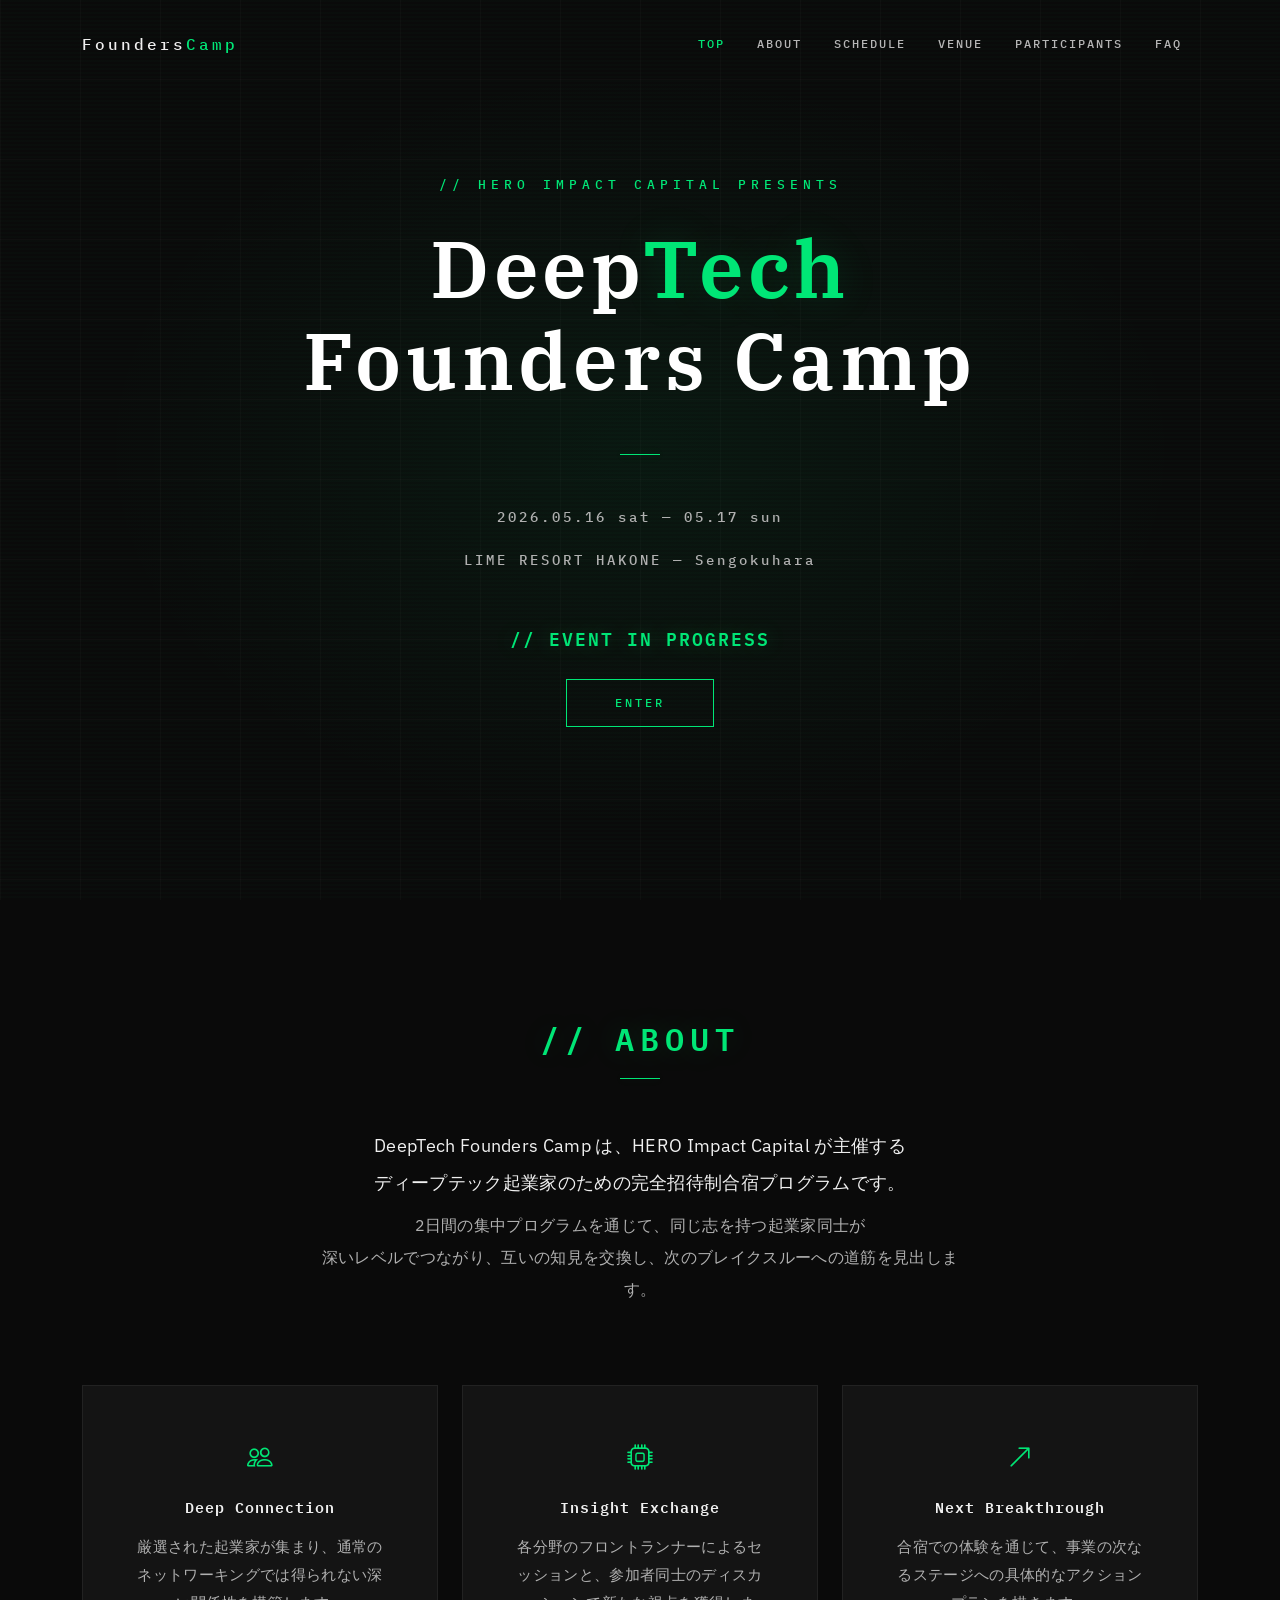
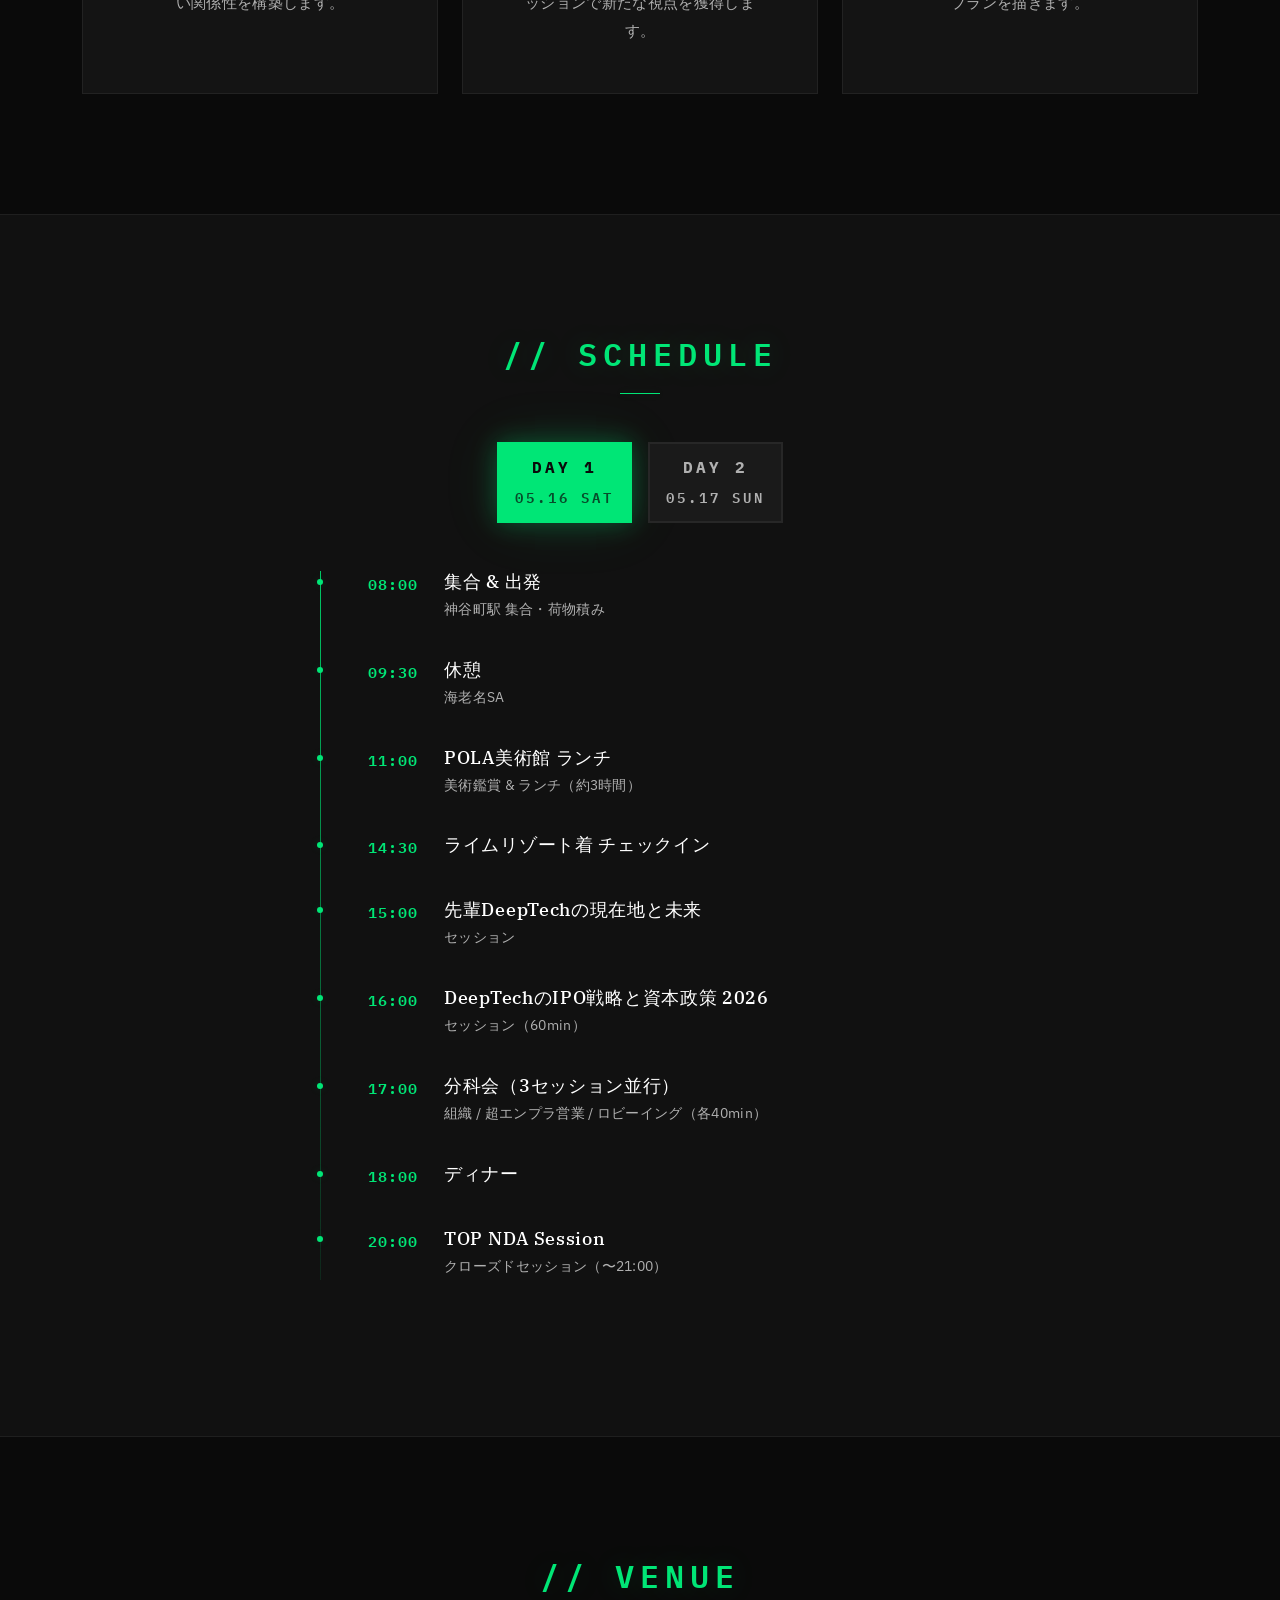
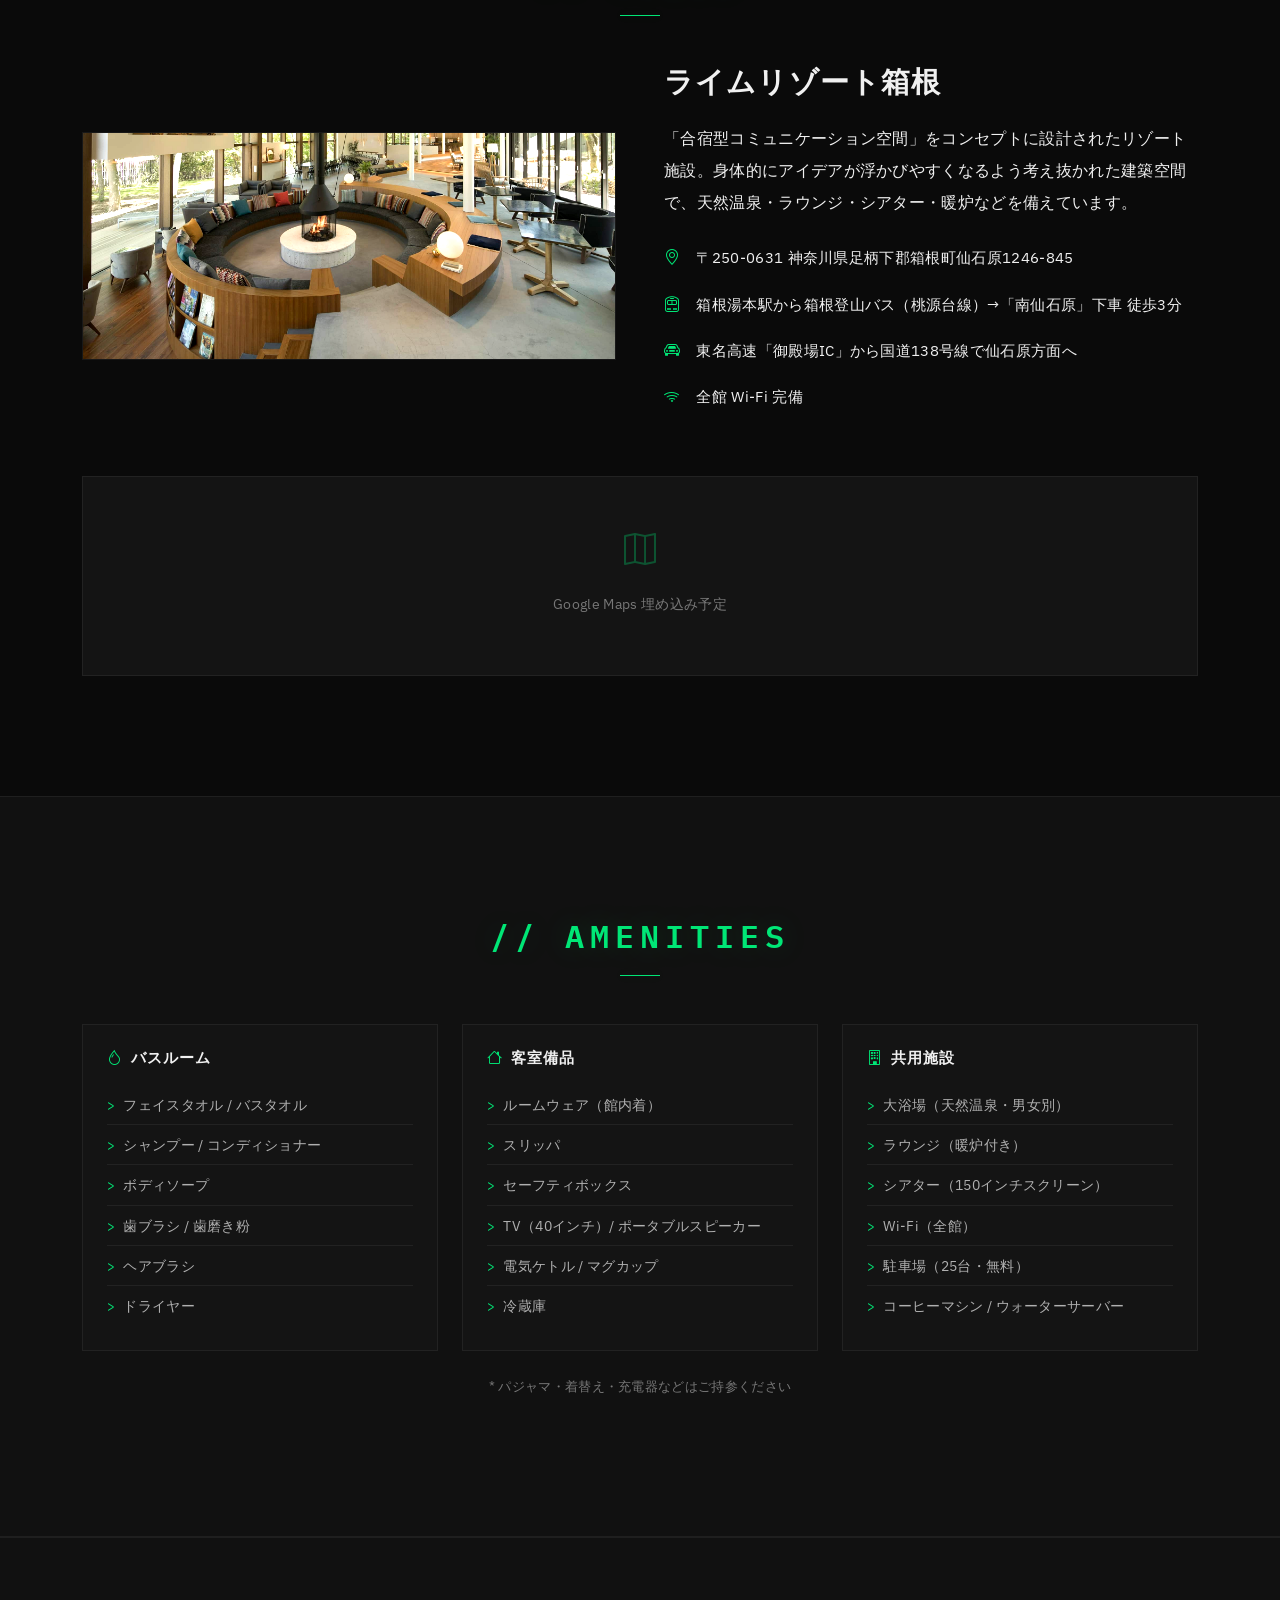
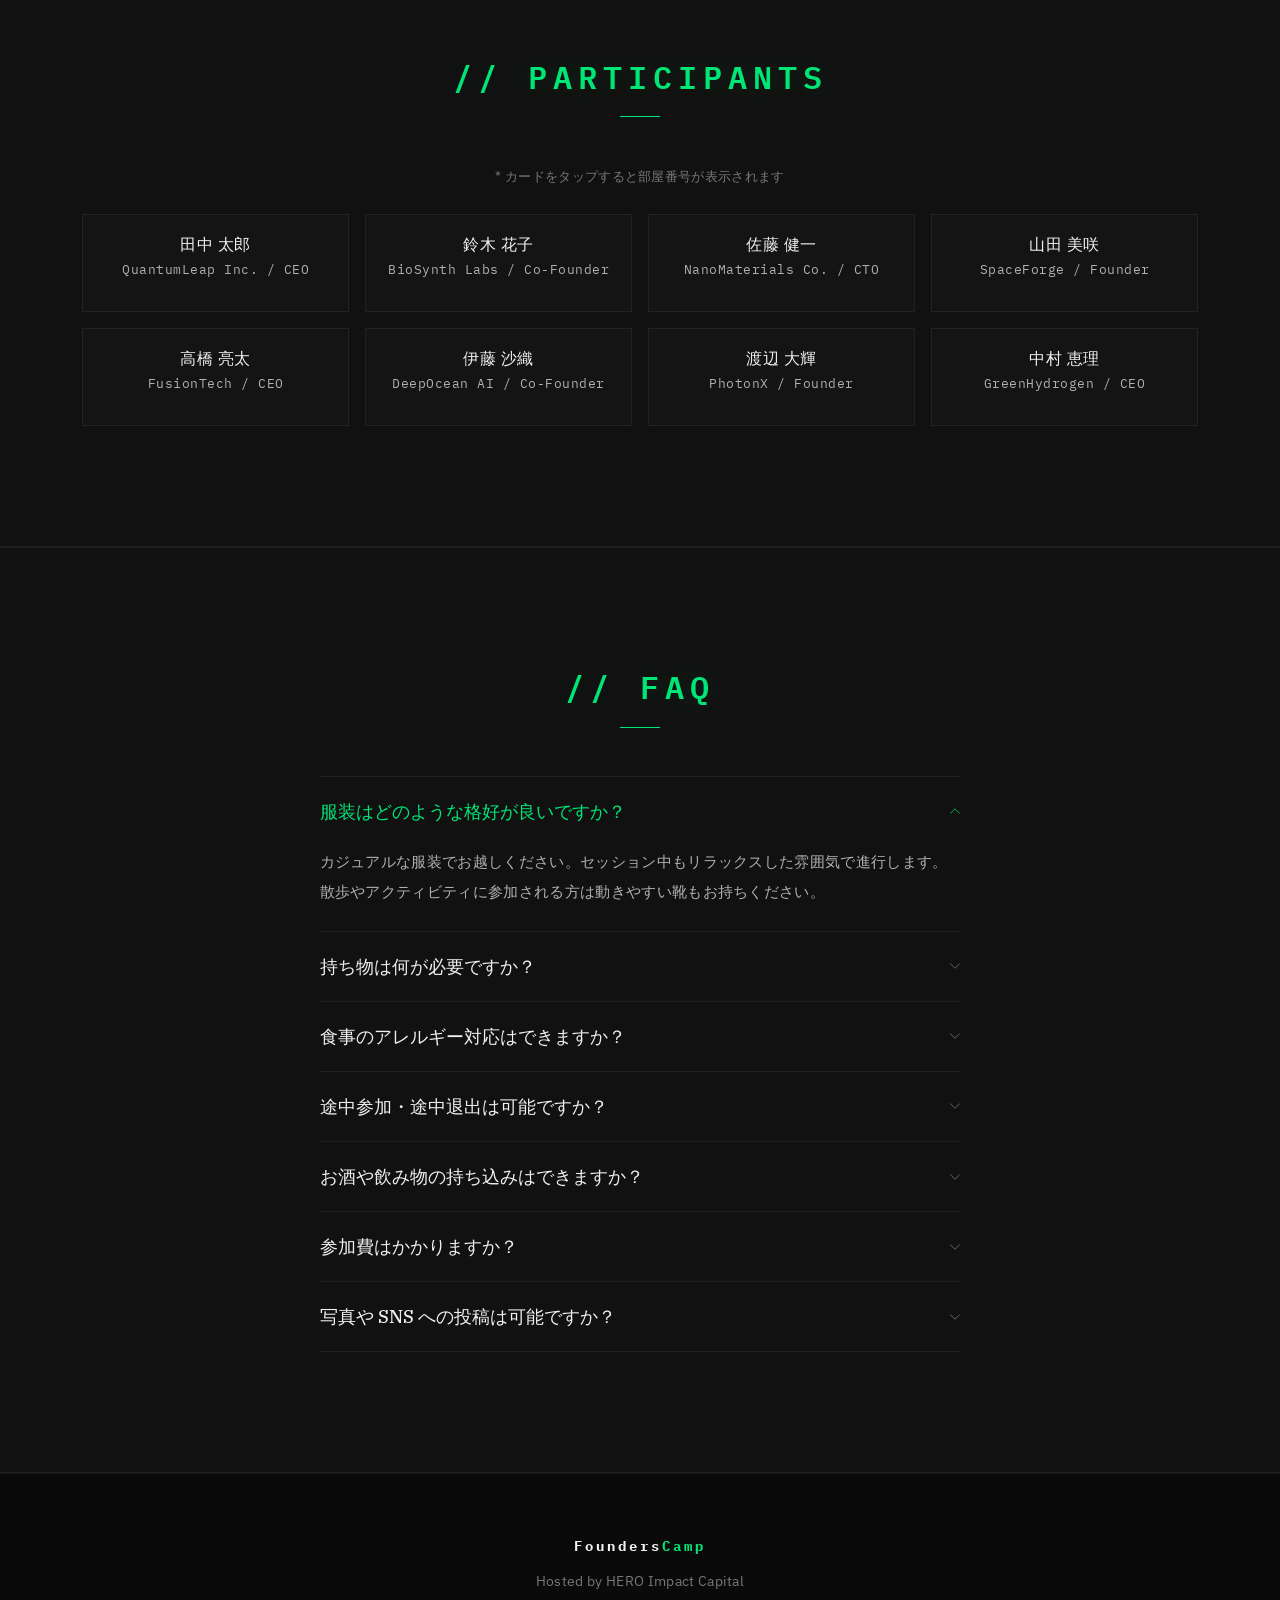
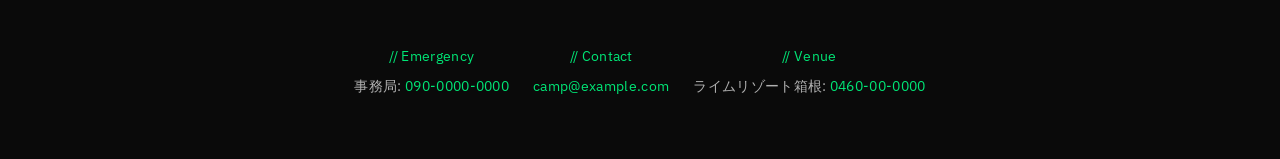
==== commit b55cc151: "Update schedule with actual program content, deploy to GitHub Pages - Day1: Kamiyacho departure → Eb" ====
--- a/index.html
+++ b/index.html
@@ -133,45 +133,66 @@
         <div class="tab-pane fade show active" id="day1">
           <div class="schedule-timeline" data-aos="fade-up" data-aos-delay="200">
             <div class="schedule-item">
-              <div class="schedule-time">13:00</div>
-              <div class="schedule-content">
-                <h5>受付・チェックイン</h5>
-                <p class="text-muted small mb-0">ウェルカムドリンクをご用意しています</p>
-              </div>
-            </div>
-            <div class="schedule-item">
-              <div class="schedule-time">14:00</div>
-              <div class="schedule-content">
-                <h5>オープニングセッション</h5>
-                <p class="text-muted small mb-0">HERO Impact Capital 代表挨拶・プログラム紹介</p>
+              <div class="schedule-time">08:00</div>
+              <div class="schedule-content">
+                <h5>集合 &amp; 出発</h5>
+                <p class="text-muted small mb-0">神谷町駅 集合・荷物積み</p>
+              </div>
+            </div>
+            <div class="schedule-item">
+              <div class="schedule-time">09:30</div>
+              <div class="schedule-content">
+                <h5>休憩</h5>
+                <p class="text-muted small mb-0">海老名SA</p>
+              </div>
+            </div>
+            <div class="schedule-item">
+              <div class="schedule-time">11:00</div>
+              <div class="schedule-content">
+                <h5>POLA美術館 ランチ</h5>
+                <p class="text-muted small mb-0">美術鑑賞 &amp; ランチ（約3時間）</p>
+              </div>
+            </div>
+            <div class="schedule-item">
+              <div class="schedule-time">14:30</div>
+              <div class="schedule-content">
+                <h5>ライムリゾート着 チェックイン</h5>
+                <p class="text-muted small mb-0"></p>
               </div>
             </div>
             <div class="schedule-item">
               <div class="schedule-time">15:00</div>
               <div class="schedule-content">
-                <h5>参加者ピッチ</h5>
-                <p class="text-muted small mb-0">各参加者が自身の事業を3分でプレゼン</p>
+                <h5>先輩DeepTechの現在地と未来</h5>
+                <p class="text-muted small mb-0">セッション</p>
+              </div>
+            </div>
+            <div class="schedule-item">
+              <div class="schedule-time">16:00</div>
+              <div class="schedule-content">
+                <h5>DeepTechのIPO戦略と資本政策 2026</h5>
+                <p class="text-muted small mb-0">セッション（60min）</p>
               </div>
             </div>
             <div class="schedule-item">
               <div class="schedule-time">17:00</div>
               <div class="schedule-content">
-                <h5>グループディスカッション</h5>
-                <p class="text-muted small mb-0">テーマ別に分かれた少人数セッション</p>
-              </div>
-            </div>
-            <div class="schedule-item">
-              <div class="schedule-time">19:00</div>
+                <h5>分科会（3セッション並行）</h5>
+                <p class="text-muted small mb-0">組織 / 超エンプラ営業 / ロビーイング（各40min）</p>
+              </div>
+            </div>
+            <div class="schedule-item">
+              <div class="schedule-time">18:00</div>
               <div class="schedule-content">
                 <h5>ディナー</h5>
-                <p class="text-muted small mb-0">地元食材を使ったコース料理</p>
-              </div>
-            </div>
-            <div class="schedule-item">
-              <div class="schedule-time">21:00</div>
-              <div class="schedule-content">
-                <h5>Fireside Chat &amp; 交流会</h5>
-                <p class="text-muted small mb-0">暖炉を囲みながらリラックスした対話</p>
+                <p class="text-muted small mb-0"></p>
+              </div>
+            </div>
+            <div class="schedule-item">
+              <div class="schedule-time">20:00</div>
+              <div class="schedule-content">
+                <h5>TOP NDA Session</h5>
+                <p class="text-muted small mb-0">クローズドセッション（〜21:00）</p>
               </div>
             </div>
           </div>
@@ -181,45 +202,31 @@
         <div class="tab-pane fade" id="day2">
           <div class="schedule-timeline" data-aos="fade-up">
             <div class="schedule-item">
-              <div class="schedule-time">07:30</div>
-              <div class="schedule-content">
-                <h5>モーニングアクティビティ</h5>
-                <p class="text-muted small mb-0">ヨガ or 散歩（任意参加）</p>
-              </div>
-            </div>
-            <div class="schedule-item">
-              <div class="schedule-time">08:30</div>
-              <div class="schedule-content">
-                <h5>朝食</h5>
-                <p class="text-muted small mb-0">ビュッフェスタイル</p>
-              </div>
-            </div>
-            <div class="schedule-item">
-              <div class="schedule-time">10:00</div>
-              <div class="schedule-content">
-                <h5>キーノートセッション</h5>
-                <p class="text-muted small mb-0">特別ゲストによる講演</p>
-              </div>
-            </div>
-            <div class="schedule-item">
-              <div class="schedule-time">11:30</div>
-              <div class="schedule-content">
-                <h5>ワークショップ</h5>
-                <p class="text-muted small mb-0">「次の一手」を描くアクションプランニング</p>
-              </div>
-            </div>
-            <div class="schedule-item">
-              <div class="schedule-time">13:00</div>
-              <div class="schedule-content">
-                <h5>ランチ &amp; クロージング</h5>
-                <p class="text-muted small mb-0">振り返りとネクストステップの共有</p>
-              </div>
-            </div>
-            <div class="schedule-item">
-              <div class="schedule-time">14:30</div>
-              <div class="schedule-content">
-                <h5>チェックアウト・解散</h5>
-                <p class="text-muted small mb-0">お気をつけてお帰りください</p>
+              <div class="schedule-time">08:00</div>
+              <div class="schedule-content">
+                <h5>Morning</h5>
+                <p class="text-muted small mb-0">朝食 &amp; フリータイム</p>
+              </div>
+            </div>
+            <div class="schedule-item">
+              <div class="schedule-time">09:00</div>
+              <div class="schedule-content">
+                <h5>Best Pitch 大解説</h5>
+                <p class="text-muted small mb-0">セッション（90min）</p>
+              </div>
+            </div>
+            <div class="schedule-item">
+              <div class="schedule-time">10:30</div>
+              <div class="schedule-content">
+                <h5>Closing</h5>
+                <p class="text-muted small mb-0">振り返り &amp; ネクストステップ</p>
+              </div>
+            </div>
+            <div class="schedule-item">
+              <div class="schedule-time">11:00</div>
+              <div class="schedule-content">
+                <h5>温泉 &amp; Lunch</h5>
+                <p class="text-muted small mb-0">リラックスタイム &amp; 解散</p>
               </div>
             </div>
           </div>
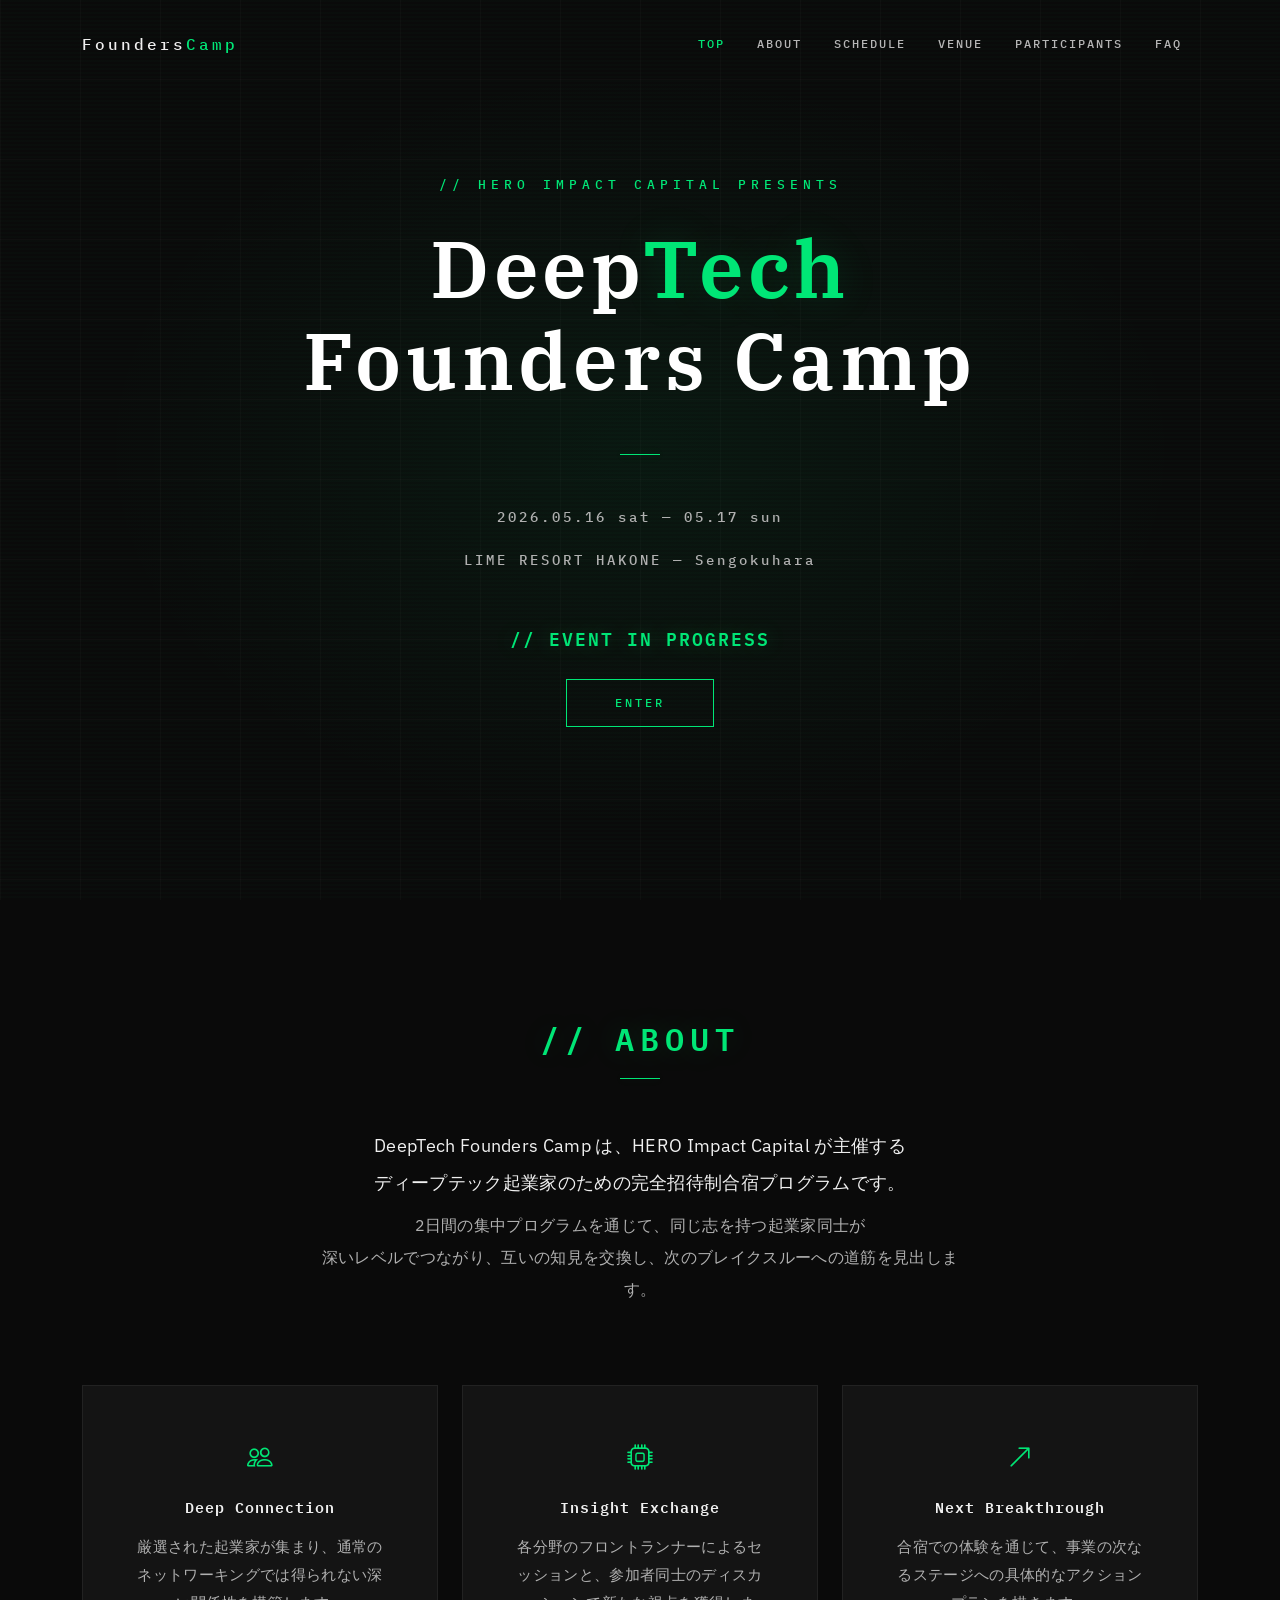
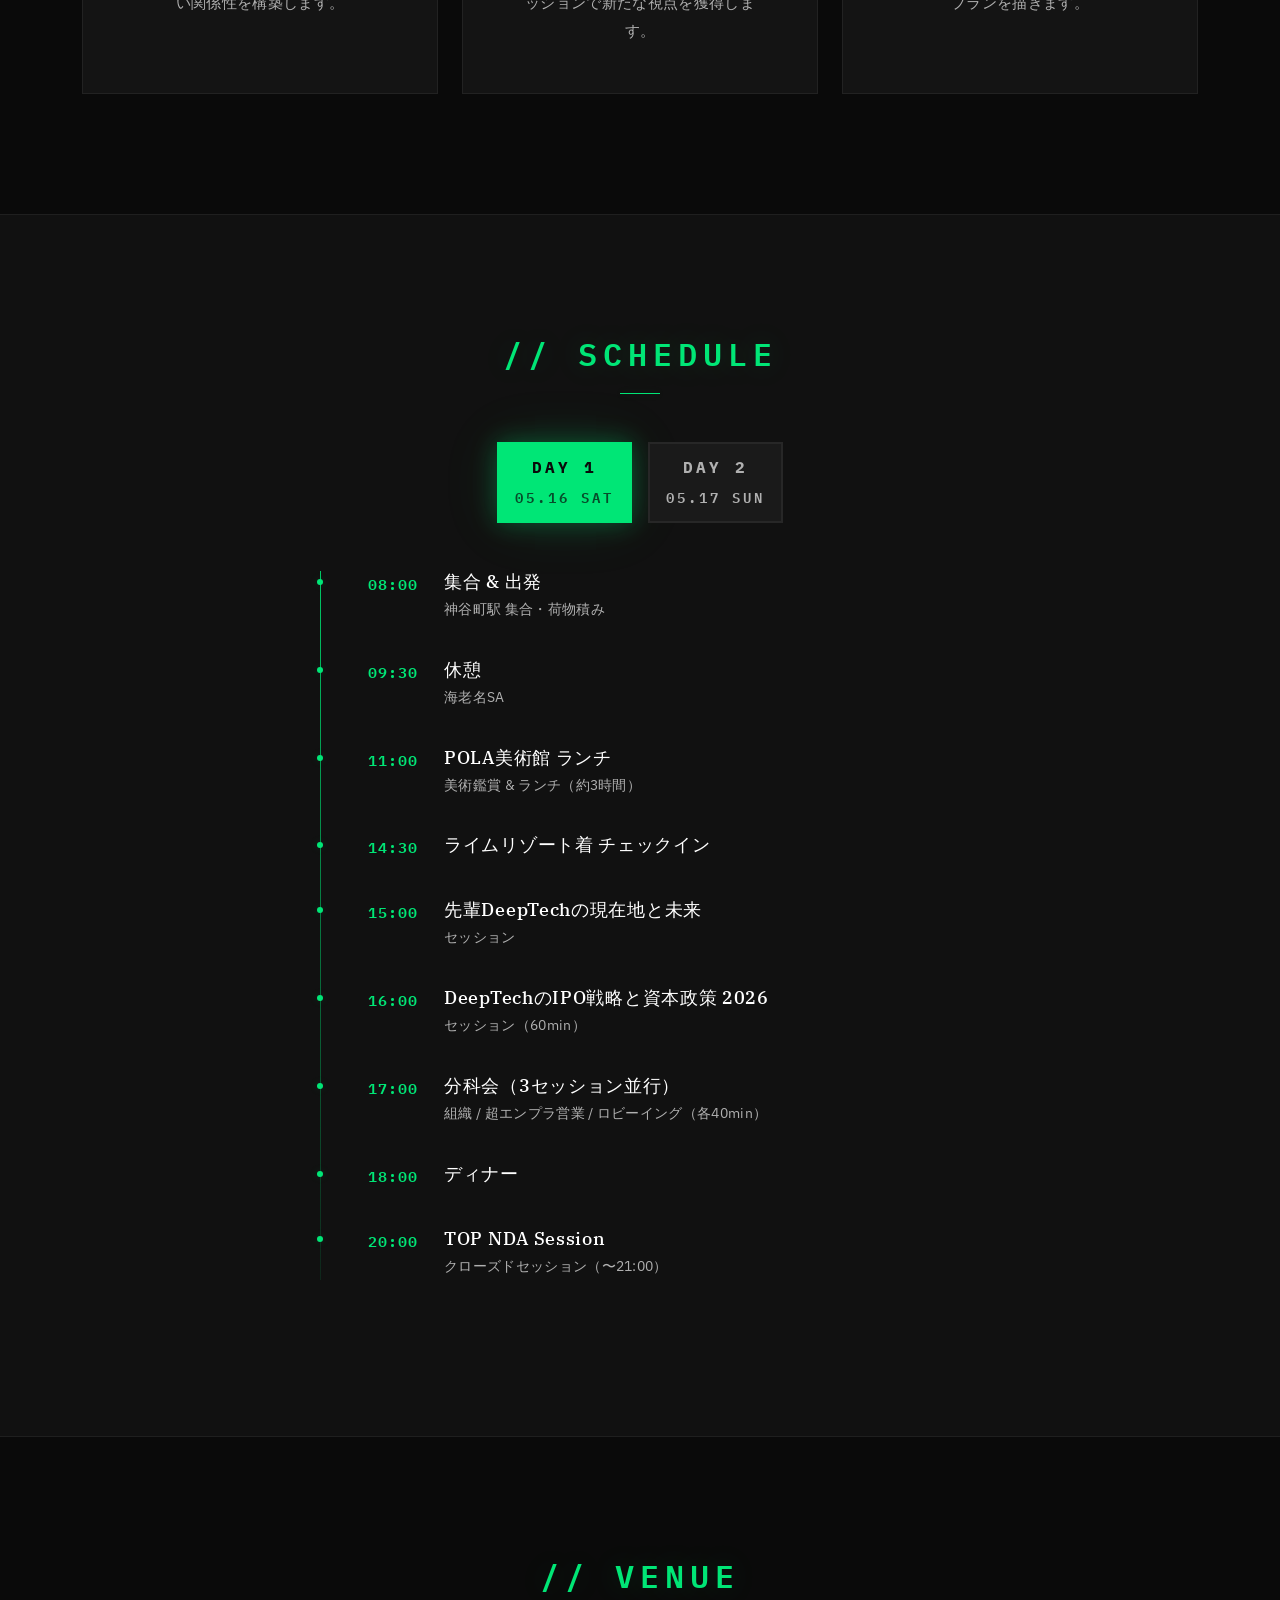
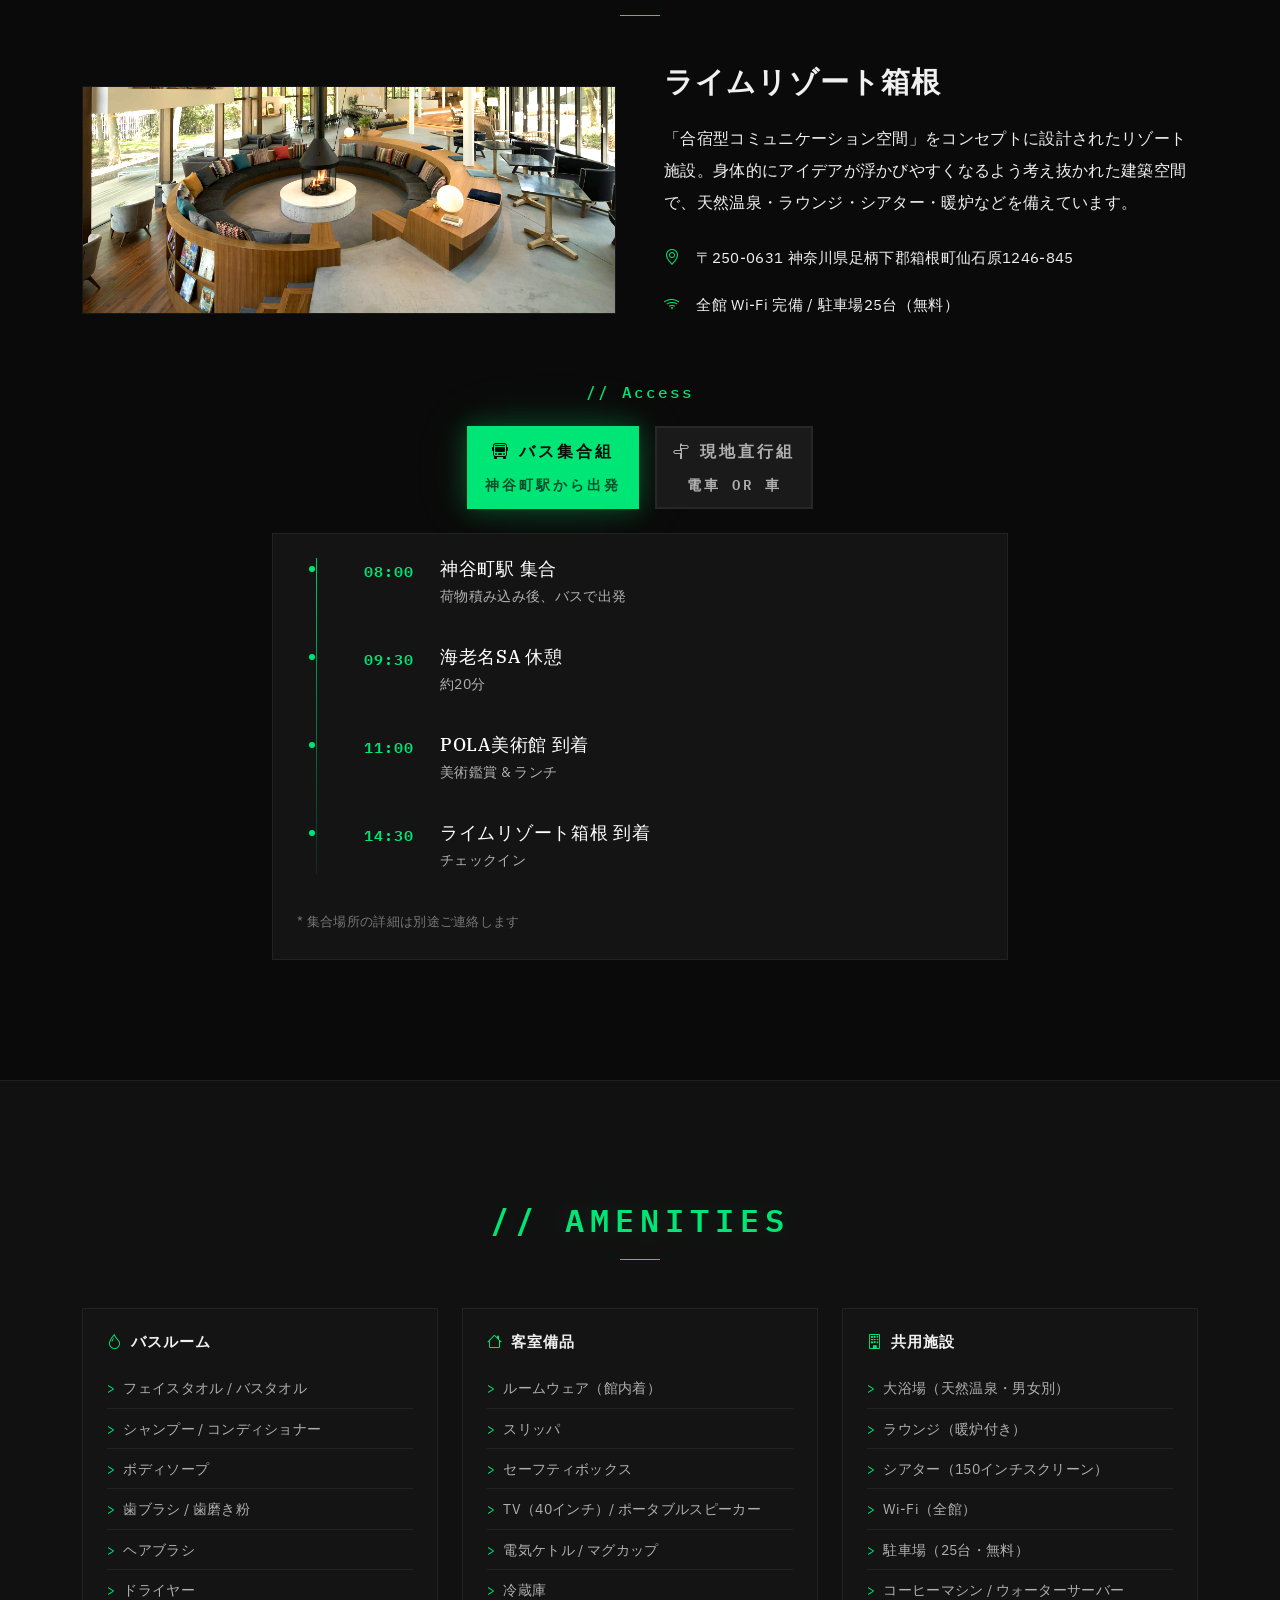
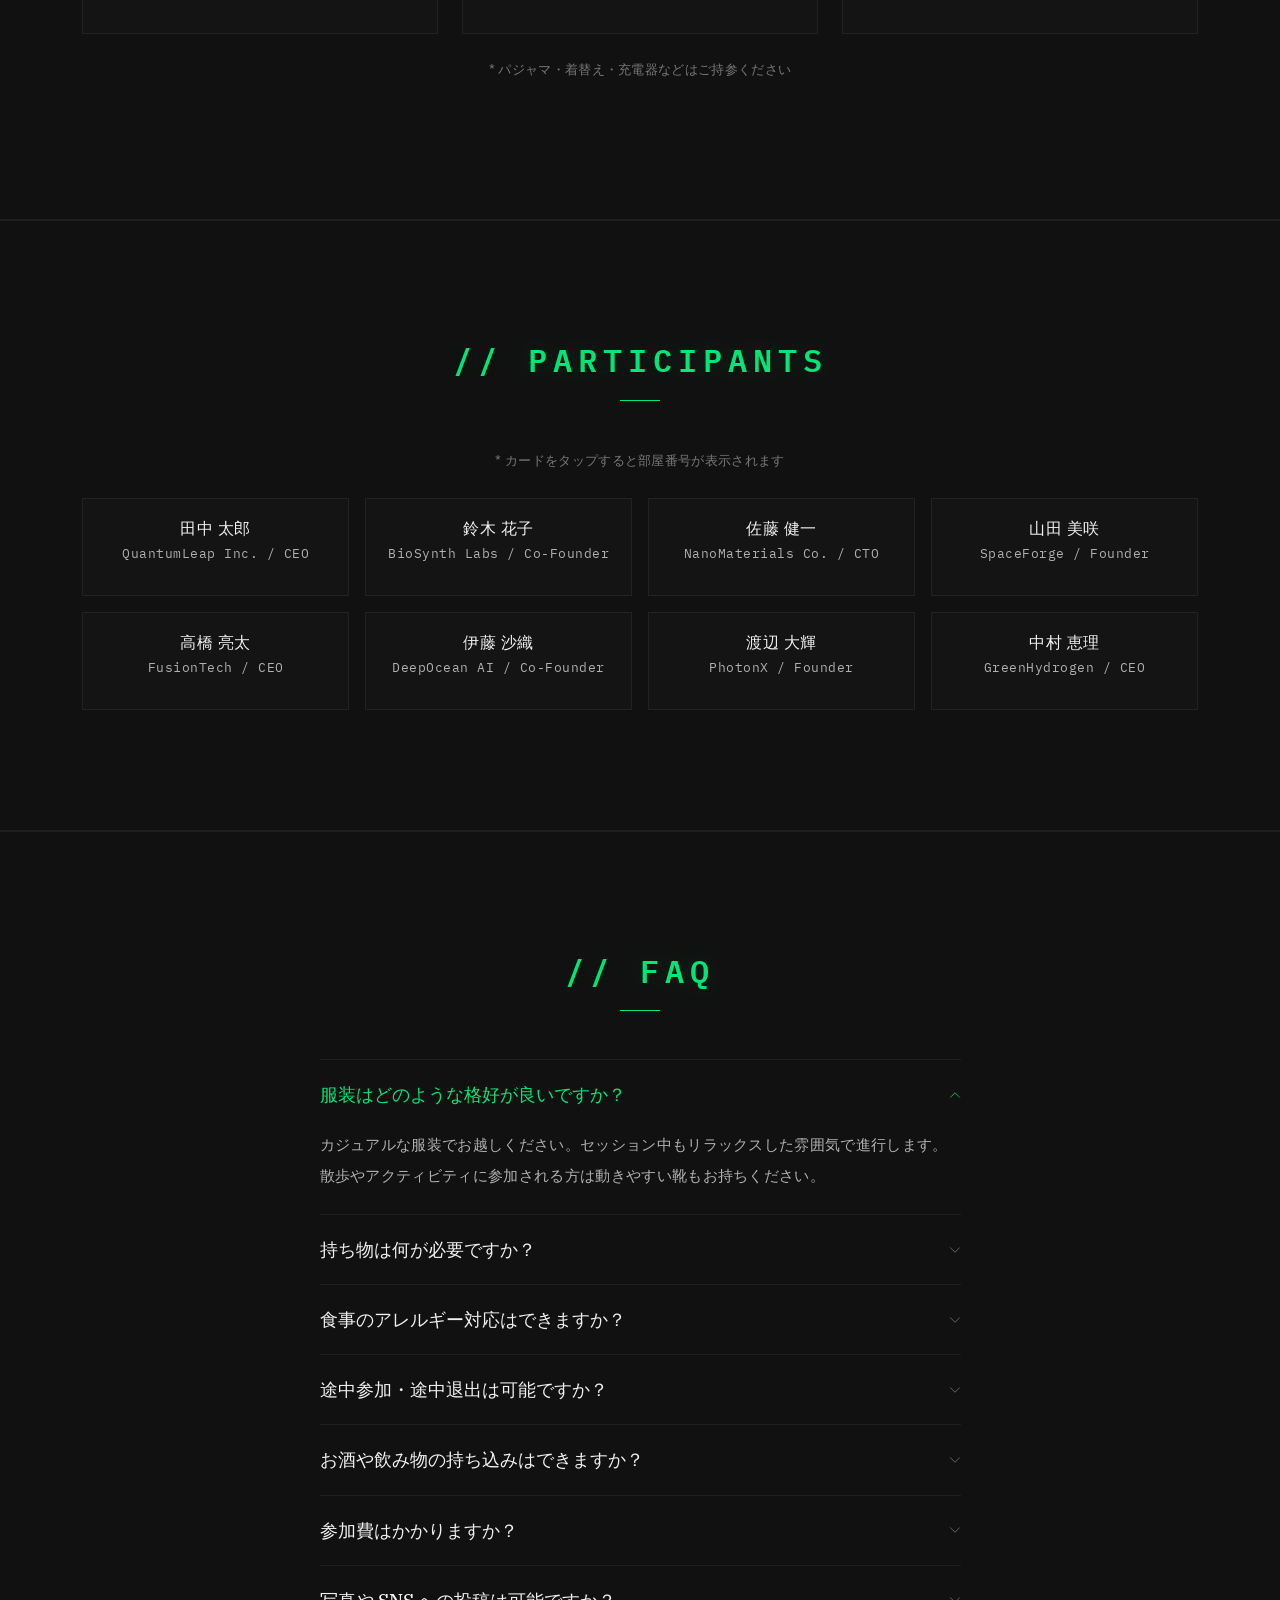
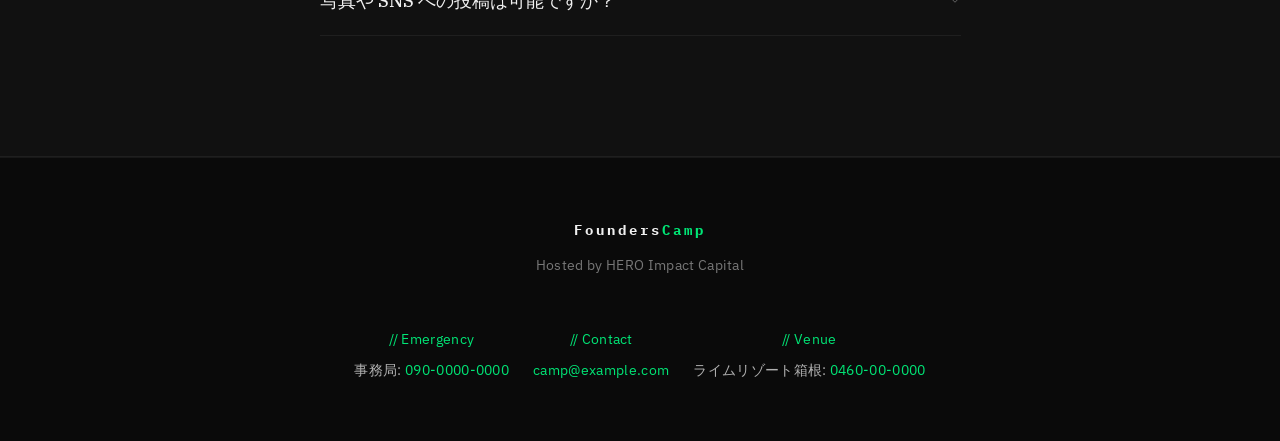
==== commit a43b35fe: "Add bus/direct access tabs in Venue section - Bus group: Kamiyacho → Ebina SA → POLA Museum → Lime R" ====
--- a/index.html
+++ b/index.html
@@ -257,24 +257,98 @@
               <span>〒250-0631 神奈川県足柄下郡箱根町仙石原1246-845</span>
             </li>
             <li class="mb-3">
-              <i class="bi bi-train-front text-green me-3"></i>
-              <span>箱根湯本駅から箱根登山バス（桃源台線）→「南仙石原」下車 徒歩3分</span>
-            </li>
-            <li class="mb-3">
-              <i class="bi bi-car-front text-green me-3"></i>
-              <span>東名高速「御殿場IC」から国道138号線で仙石原方面へ</span>
-            </li>
-            <li class="mb-3">
               <i class="bi bi-wifi text-green me-3"></i>
-              <span>全館 Wi-Fi 完備</span>
+              <span>全館 Wi-Fi 完備 / 駐車場25台（無料）</span>
             </li>
           </ul>
         </div>
       </div>
+
+      <!-- Access Tabs -->
       <div class="mt-5" data-aos="fade-up">
-        <div class="map-placeholder">
-          <i class="bi bi-map"></i>
-          <p>Google Maps 埋め込み予定</p>
+        <h4 class="text-center mb-4" style="font-family: 'IBM Plex Mono', monospace; color: var(--green); font-size: 1rem; letter-spacing: 2px;">// Access</h4>
+        <ul class="nav nav-pills schedule-tabs justify-content-center mb-4">
+          <li class="nav-item">
+            <button class="nav-link active" data-bs-toggle="pill" data-bs-target="#access-bus">
+              <span class="d-block fw-bold"><i class="bi bi-bus-front me-2"></i>バス集合組</span>
+              <small>神谷町駅から出発</small>
+            </button>
+          </li>
+          <li class="nav-item ms-3">
+            <button class="nav-link" data-bs-toggle="pill" data-bs-target="#access-direct">
+              <span class="d-block fw-bold"><i class="bi bi-signpost-split me-2"></i>現地直行組</span>
+              <small>電車 or 車</small>
+            </button>
+          </li>
+        </ul>
+        <div class="tab-content">
+          <div class="tab-pane fade show active" id="access-bus">
+            <div class="row justify-content-center">
+              <div class="col-lg-8">
+                <div class="access-card p-4">
+                  <div class="schedule-timeline">
+                    <div class="schedule-item">
+                      <div class="schedule-time">08:00</div>
+                      <div class="schedule-content">
+                        <h5>神谷町駅 集合</h5>
+                        <p class="text-muted small mb-0">荷物積み込み後、バスで出発</p>
+                      </div>
+                    </div>
+                    <div class="schedule-item">
+                      <div class="schedule-time">09:30</div>
+                      <div class="schedule-content">
+                        <h5>海老名SA 休憩</h5>
+                        <p class="text-muted small mb-0">約20分</p>
+                      </div>
+                    </div>
+                    <div class="schedule-item">
+                      <div class="schedule-time">11:00</div>
+                      <div class="schedule-content">
+                        <h5>POLA美術館 到着</h5>
+                        <p class="text-muted small mb-0">美術鑑賞 &amp; ランチ</p>
+                      </div>
+                    </div>
+                    <div class="schedule-item">
+                      <div class="schedule-time">14:30</div>
+                      <div class="schedule-content">
+                        <h5>ライムリゾート箱根 到着</h5>
+                        <p class="text-muted small mb-0">チェックイン</p>
+                      </div>
+                    </div>
+                  </div>
+                  <p class="mt-3 mb-0" style="color: var(--text-dim); font-size: 0.82rem;">* 集合場所の詳細は別途ご連絡します</p>
+                </div>
+              </div>
+            </div>
+          </div>
+          <div class="tab-pane fade" id="access-direct">
+            <div class="row justify-content-center">
+              <div class="col-lg-8">
+                <div class="access-card p-4">
+                  <p class="mb-3" style="color: var(--text-primary); font-size: 0.95rem;">14:30までにライムリゾート箱根へ直接お越しください。</p>
+                  <div class="row g-4">
+                    <div class="col-md-6">
+                      <h6 style="font-family: 'IBM Plex Mono', monospace; color: var(--green); font-size: 0.85rem;"><i class="bi bi-train-front me-2"></i>電車の場合</h6>
+                      <ul class="venue-info list-unstyled">
+                        <li class="mb-2"><span>新宿 → 箱根湯本（小田急ロマンスカー 約85分）</span></li>
+                        <li class="mb-2"><span>箱根湯本駅 → 箱根登山バス（桃源台線）</span></li>
+                        <li class="mb-2"><span>「南仙石原」下車 → 徒歩3分</span></li>
+                      </ul>
+                    </div>
+                    <div class="col-md-6">
+                      <h6 style="font-family: 'IBM Plex Mono', monospace; color: var(--green); font-size: 0.85rem;"><i class="bi bi-car-front me-2"></i>車の場合</h6>
+                      <ul class="venue-info list-unstyled">
+                        <li class="mb-2"><span>東名高速 → 御殿場IC</span></li>
+                        <li class="mb-2"><span>国道138号線で仙石原方面へ</span></li>
+                        <li class="mb-2"><span>駐車場あり（25台・無料）</span></li>
+                      </ul>
+                    </div>
+                  </div>
+                  <p class="mt-3 mb-0" style="color: var(--text-dim); font-size: 0.82rem;">* 直行の方はPOLA美術館ランチには参加できません。昼食は各自お済ませください。</p>
+                </div>
+              </div>
+            </div>
+          </div>
         </div>
       </div>
     </div>
--- a/css/style.css
+++ b/css/style.css
@@ -482,6 +482,26 @@
 }
 
 /* ===========================
+   Access Card
+   =========================== */
+.access-card {
+  background: var(--black-card);
+  border: 1px solid var(--border);
+}
+
+.access-card .schedule-timeline {
+  padding-left: 20px;
+}
+
+.access-card .schedule-timeline::before {
+  left: -4px;
+}
+
+.access-card .schedule-item::before {
+  left: -31px;
+}
+
+/* ===========================
    Amenities Section
    =========================== */
 .amenity-card {
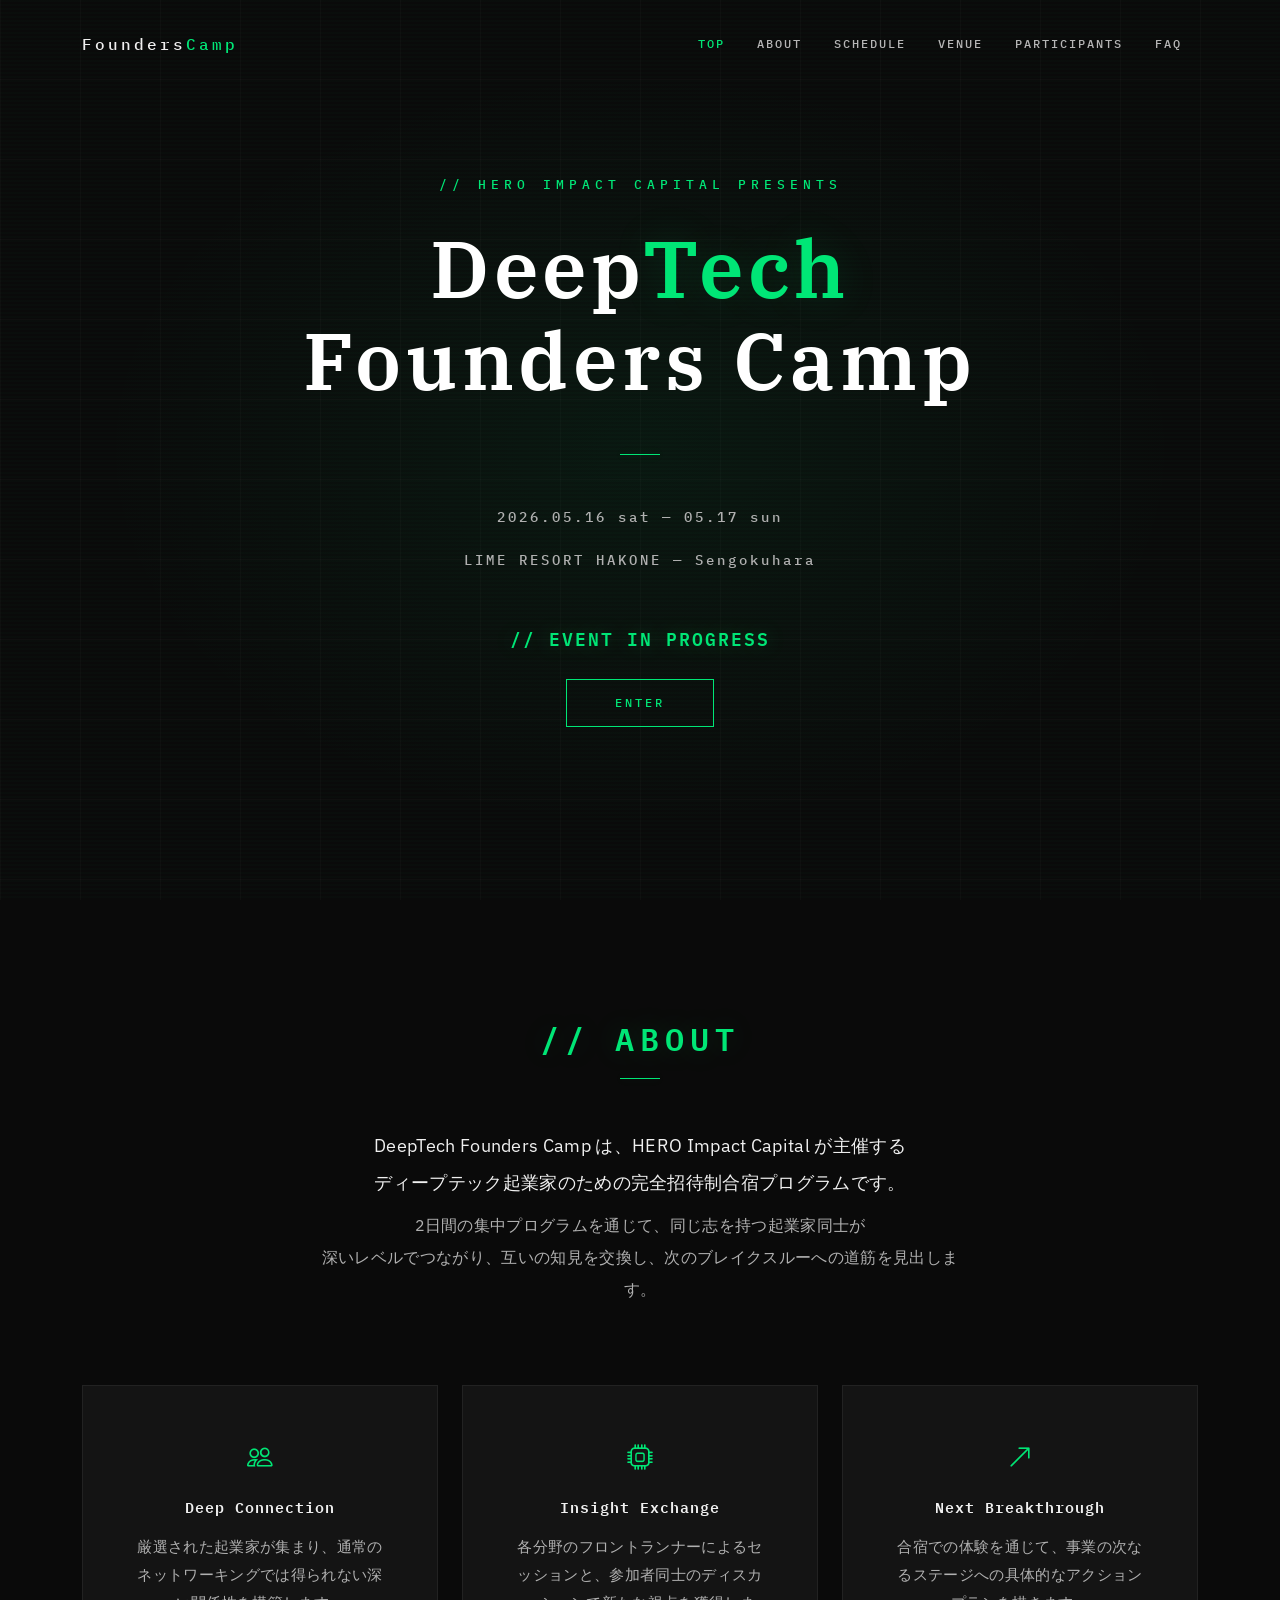
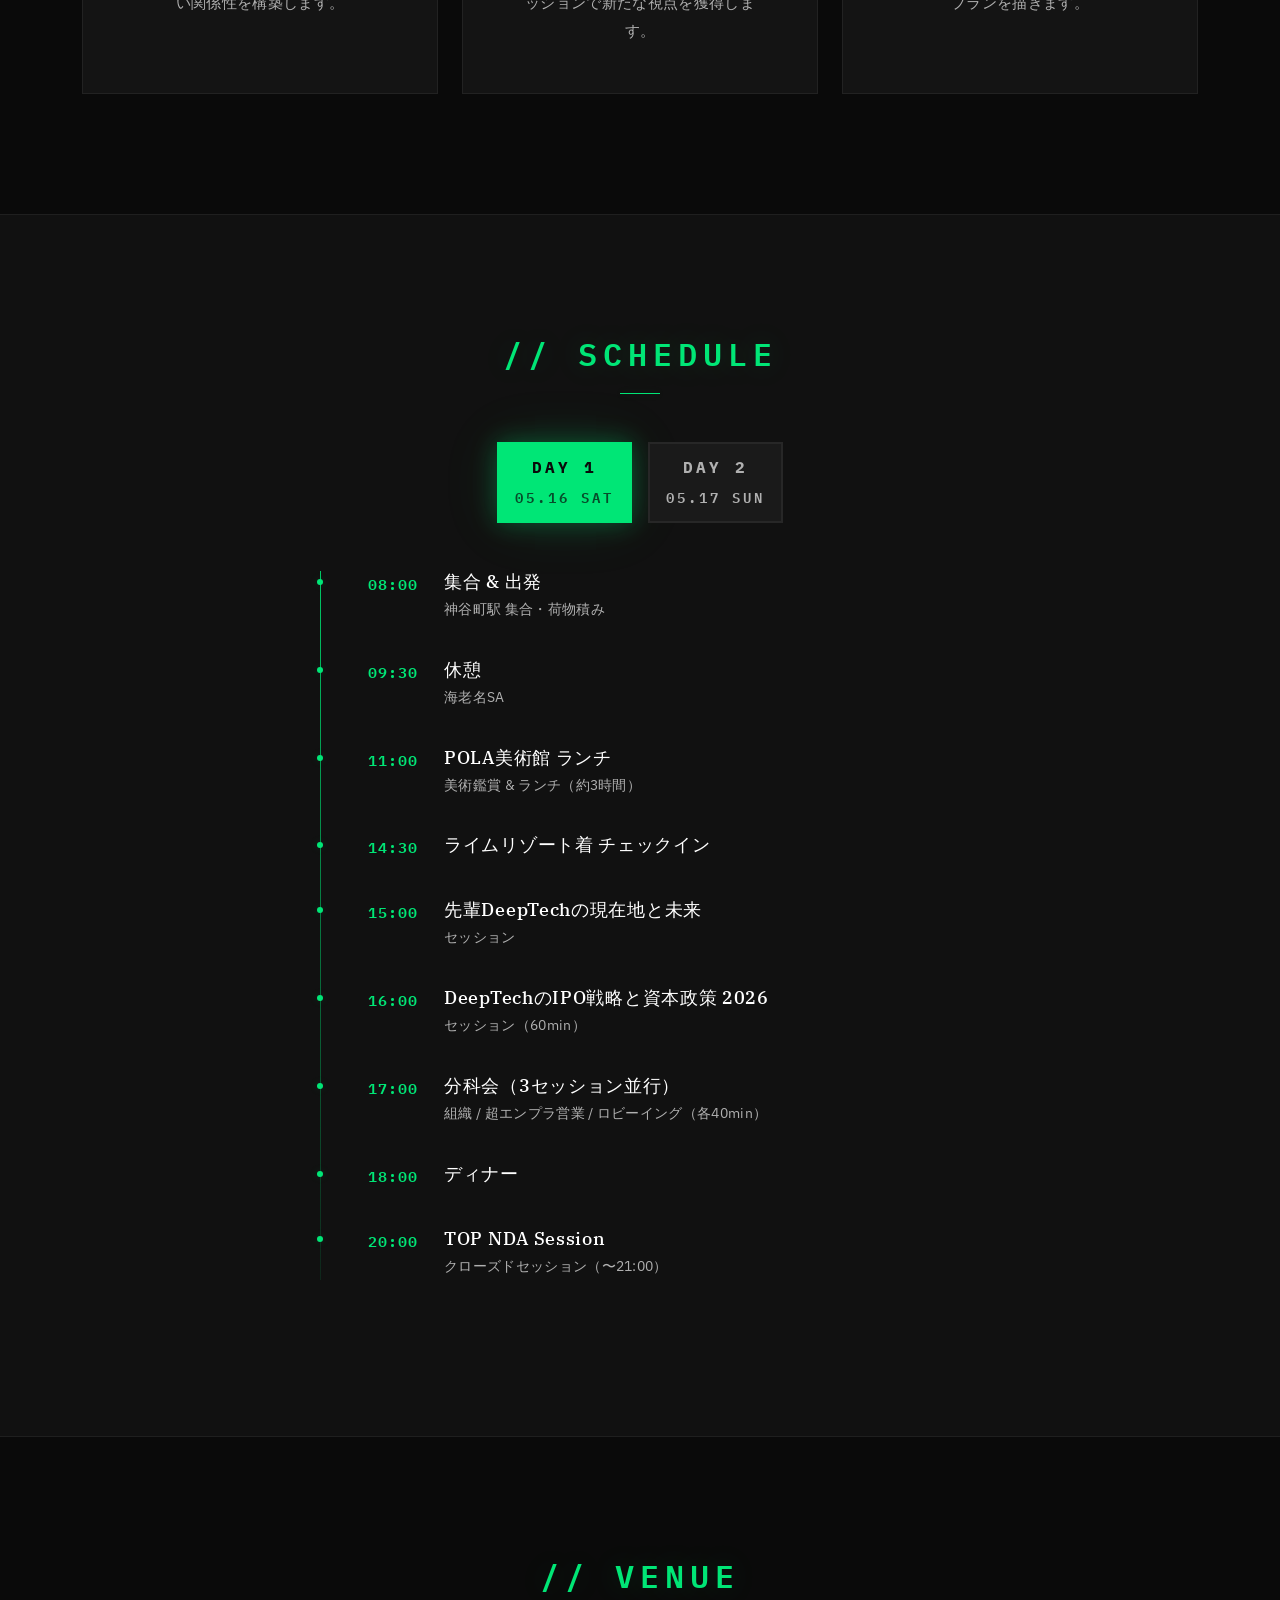
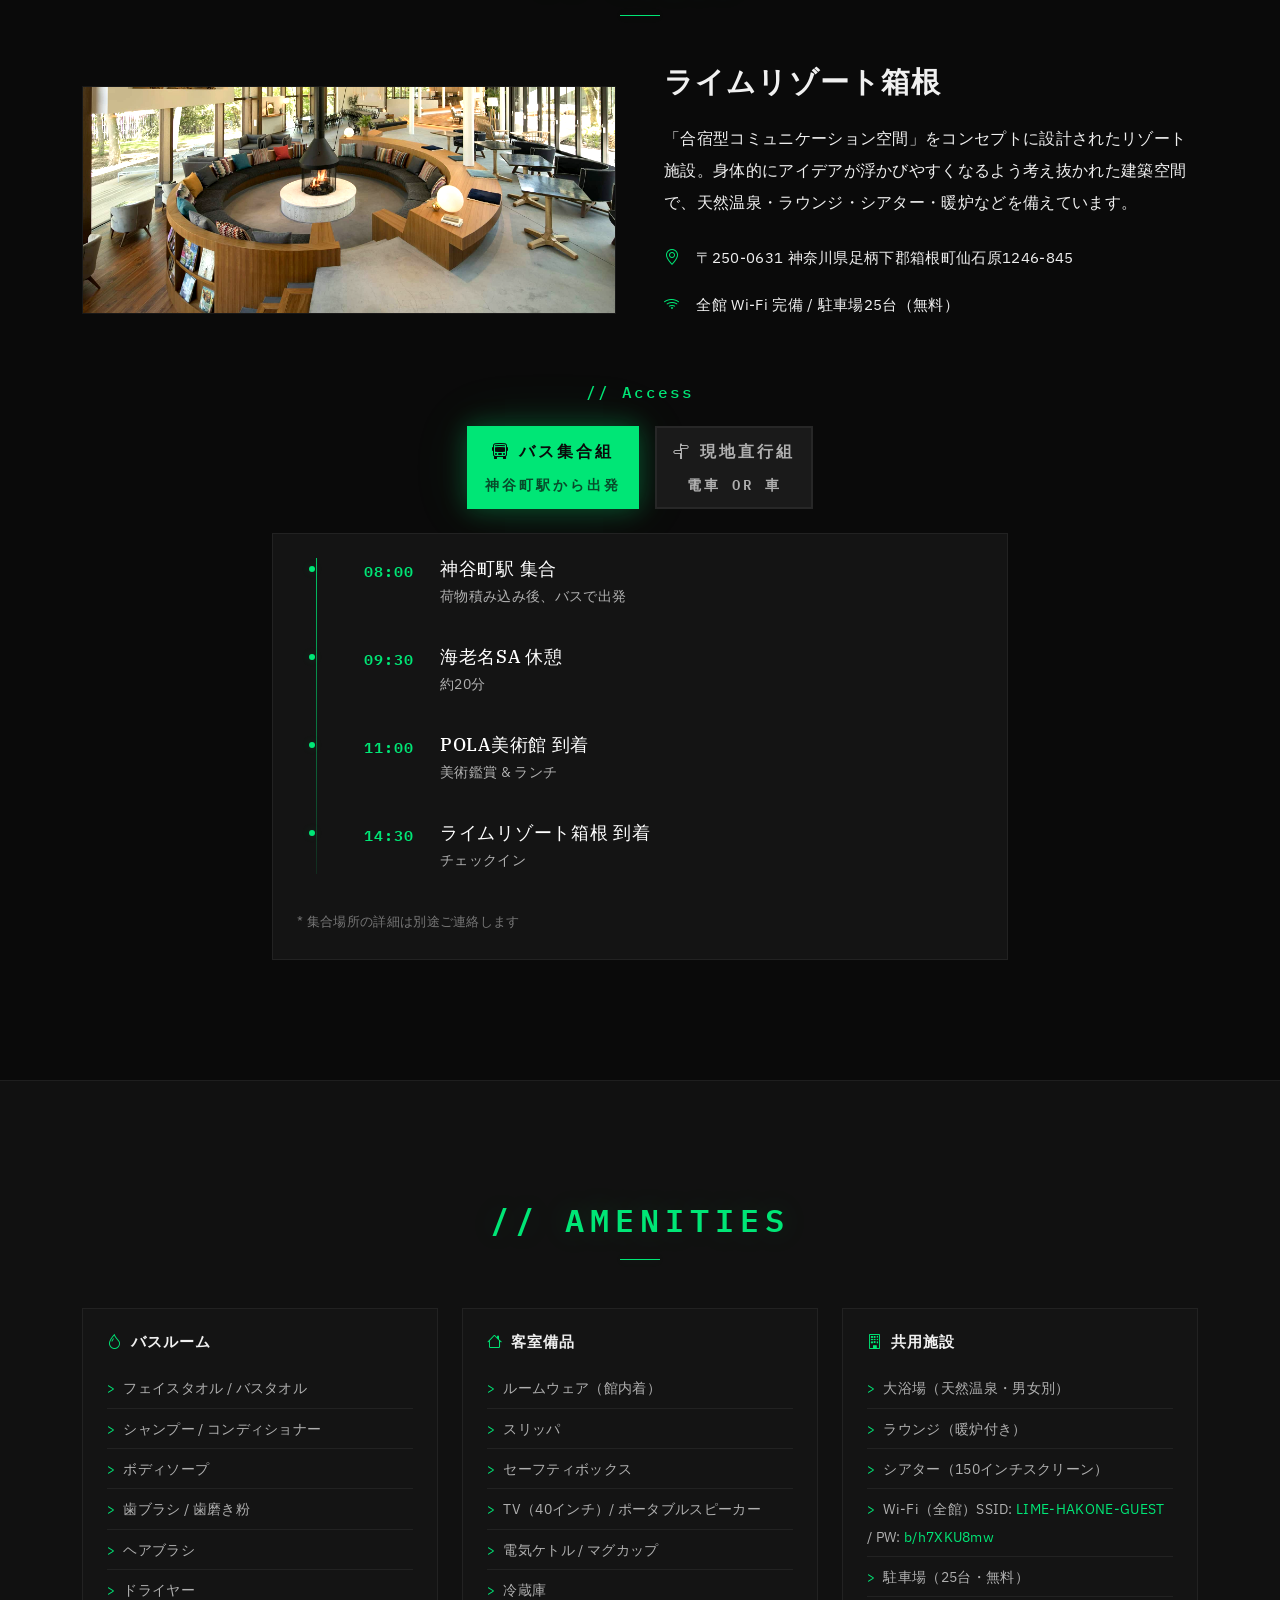
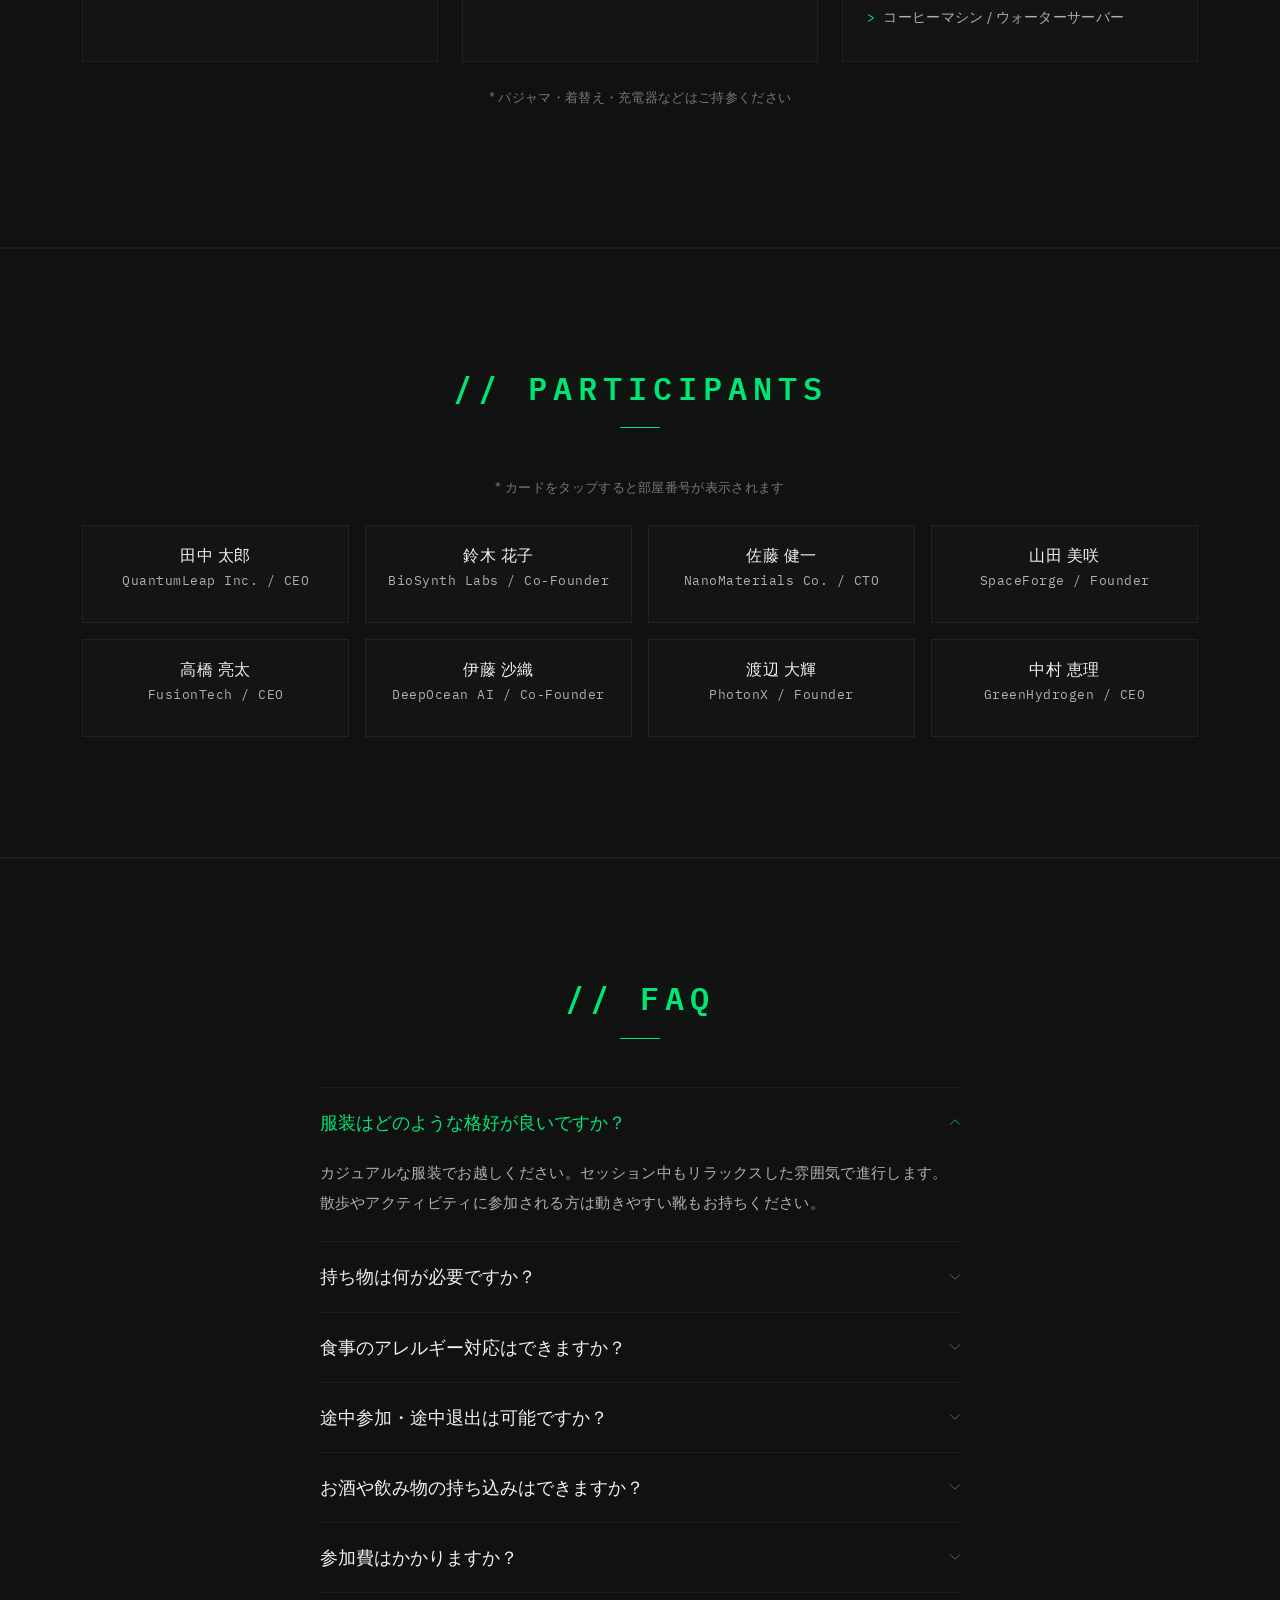
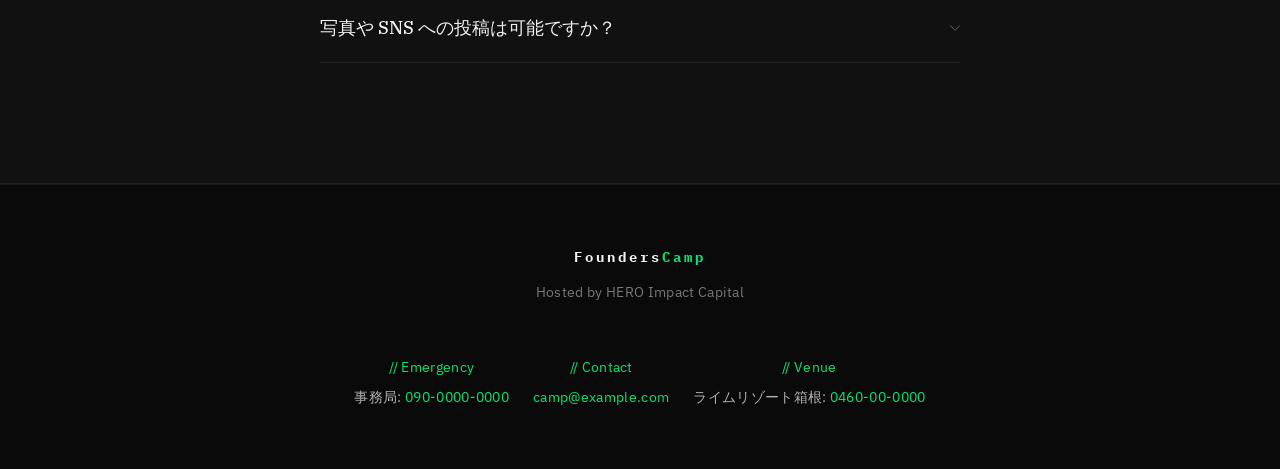
==== commit 74b703bd: "Add Wi-Fi SSID and password to amenities section Co-Authored-By: Claude Opus 4.6 (1M context) <norep" ====
--- a/index.html
+++ b/index.html
@@ -395,7 +395,7 @@
               <li>大浴場（天然温泉・男女別）</li>
               <li>ラウンジ（暖炉付き）</li>
               <li>シアター（150インチスクリーン）</li>
-              <li>Wi-Fi（全館）</li>
+              <li>Wi-Fi（全館）SSID: <span style="color: var(--green);">LIME-HAKONE-GUEST</span> / PW: <span style="color: var(--green);">b/h7XKU8mw</span></li>
               <li>駐車場（25台・無料）</li>
               <li>コーヒーマシン / ウォーターサーバー</li>
             </ul>
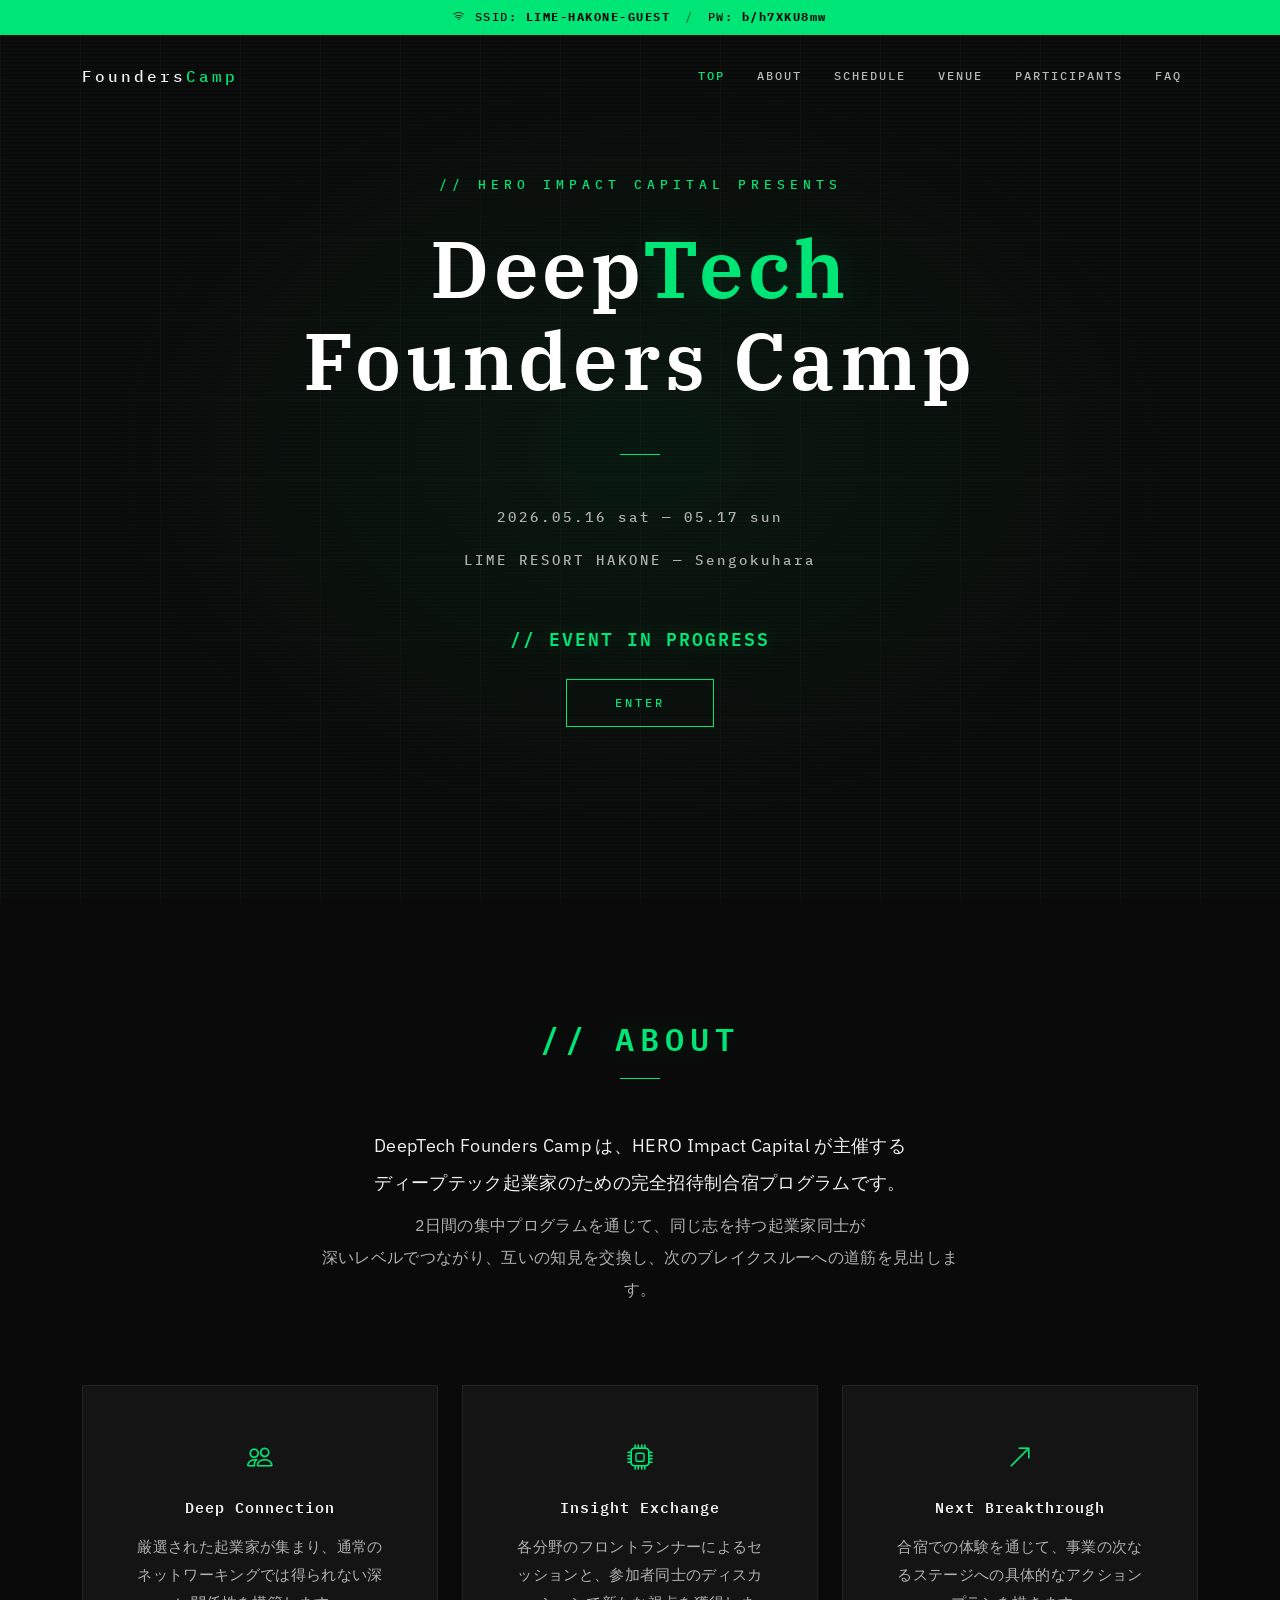
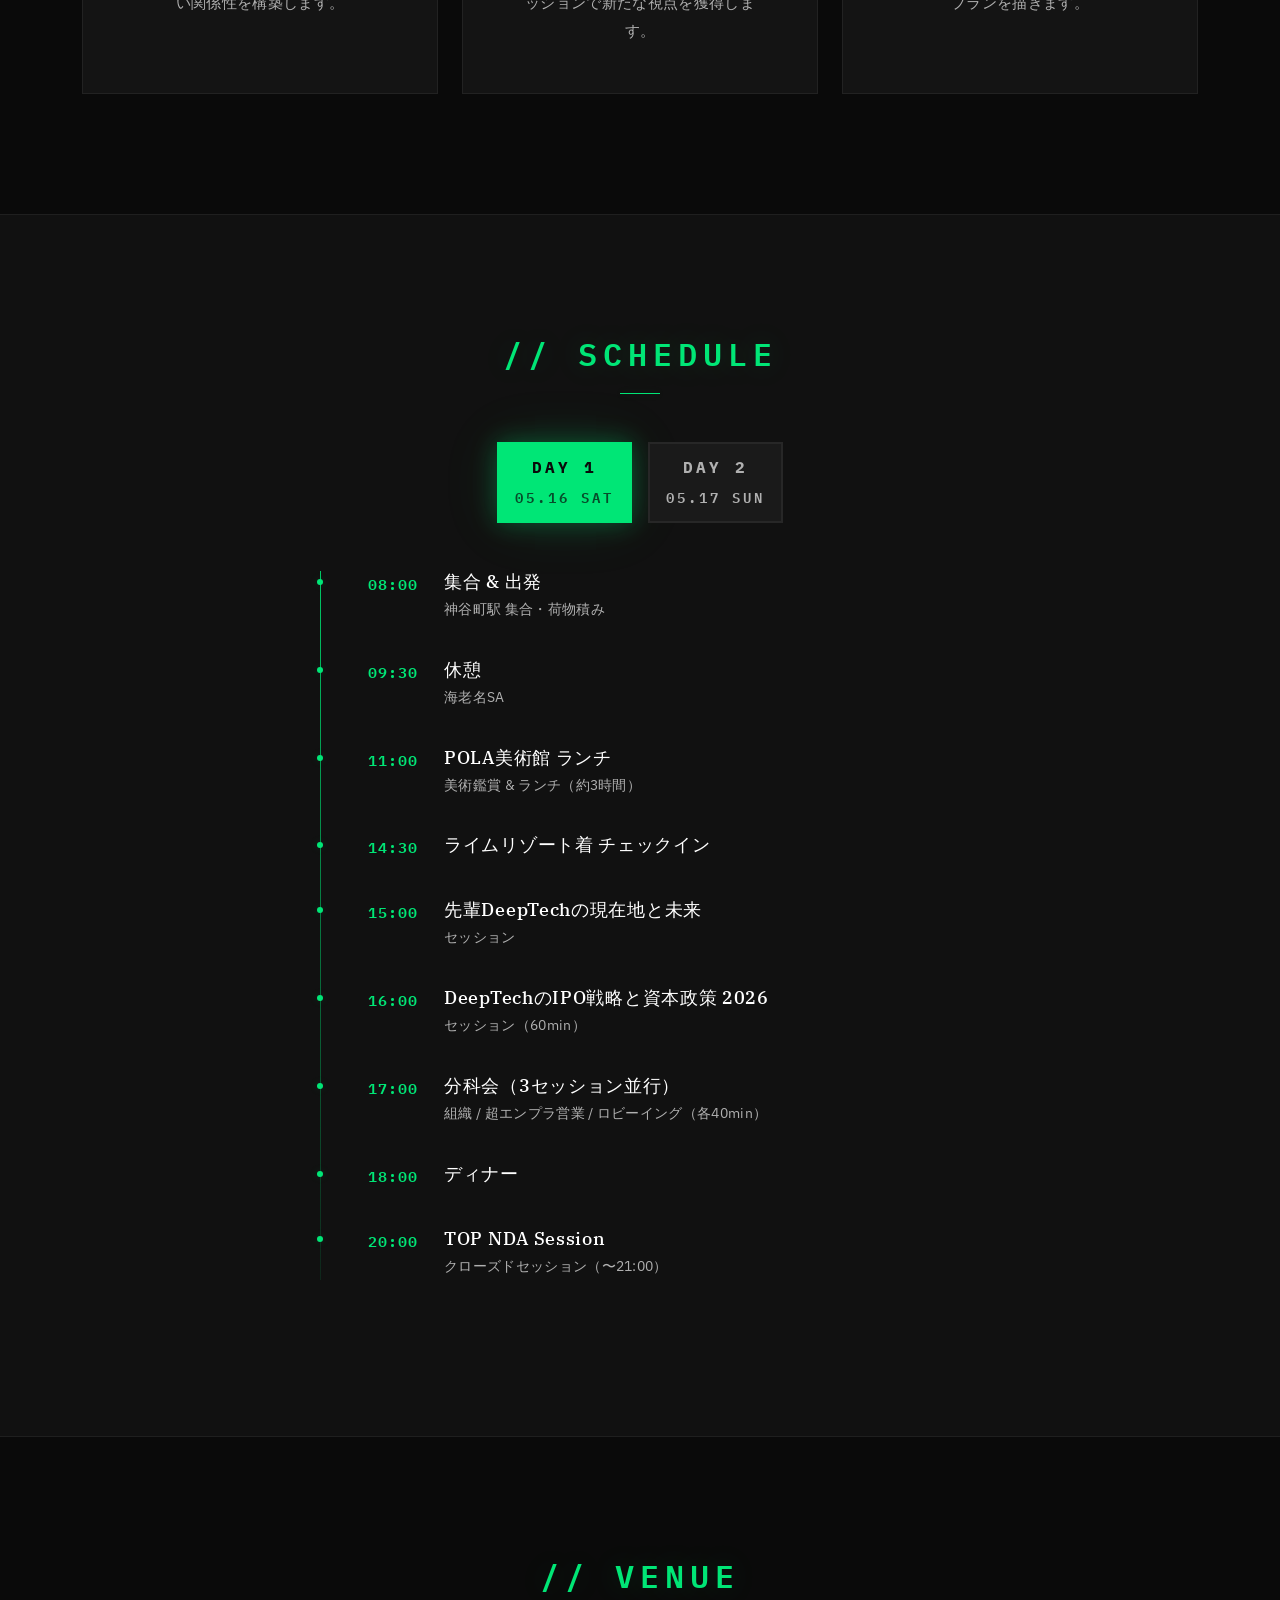
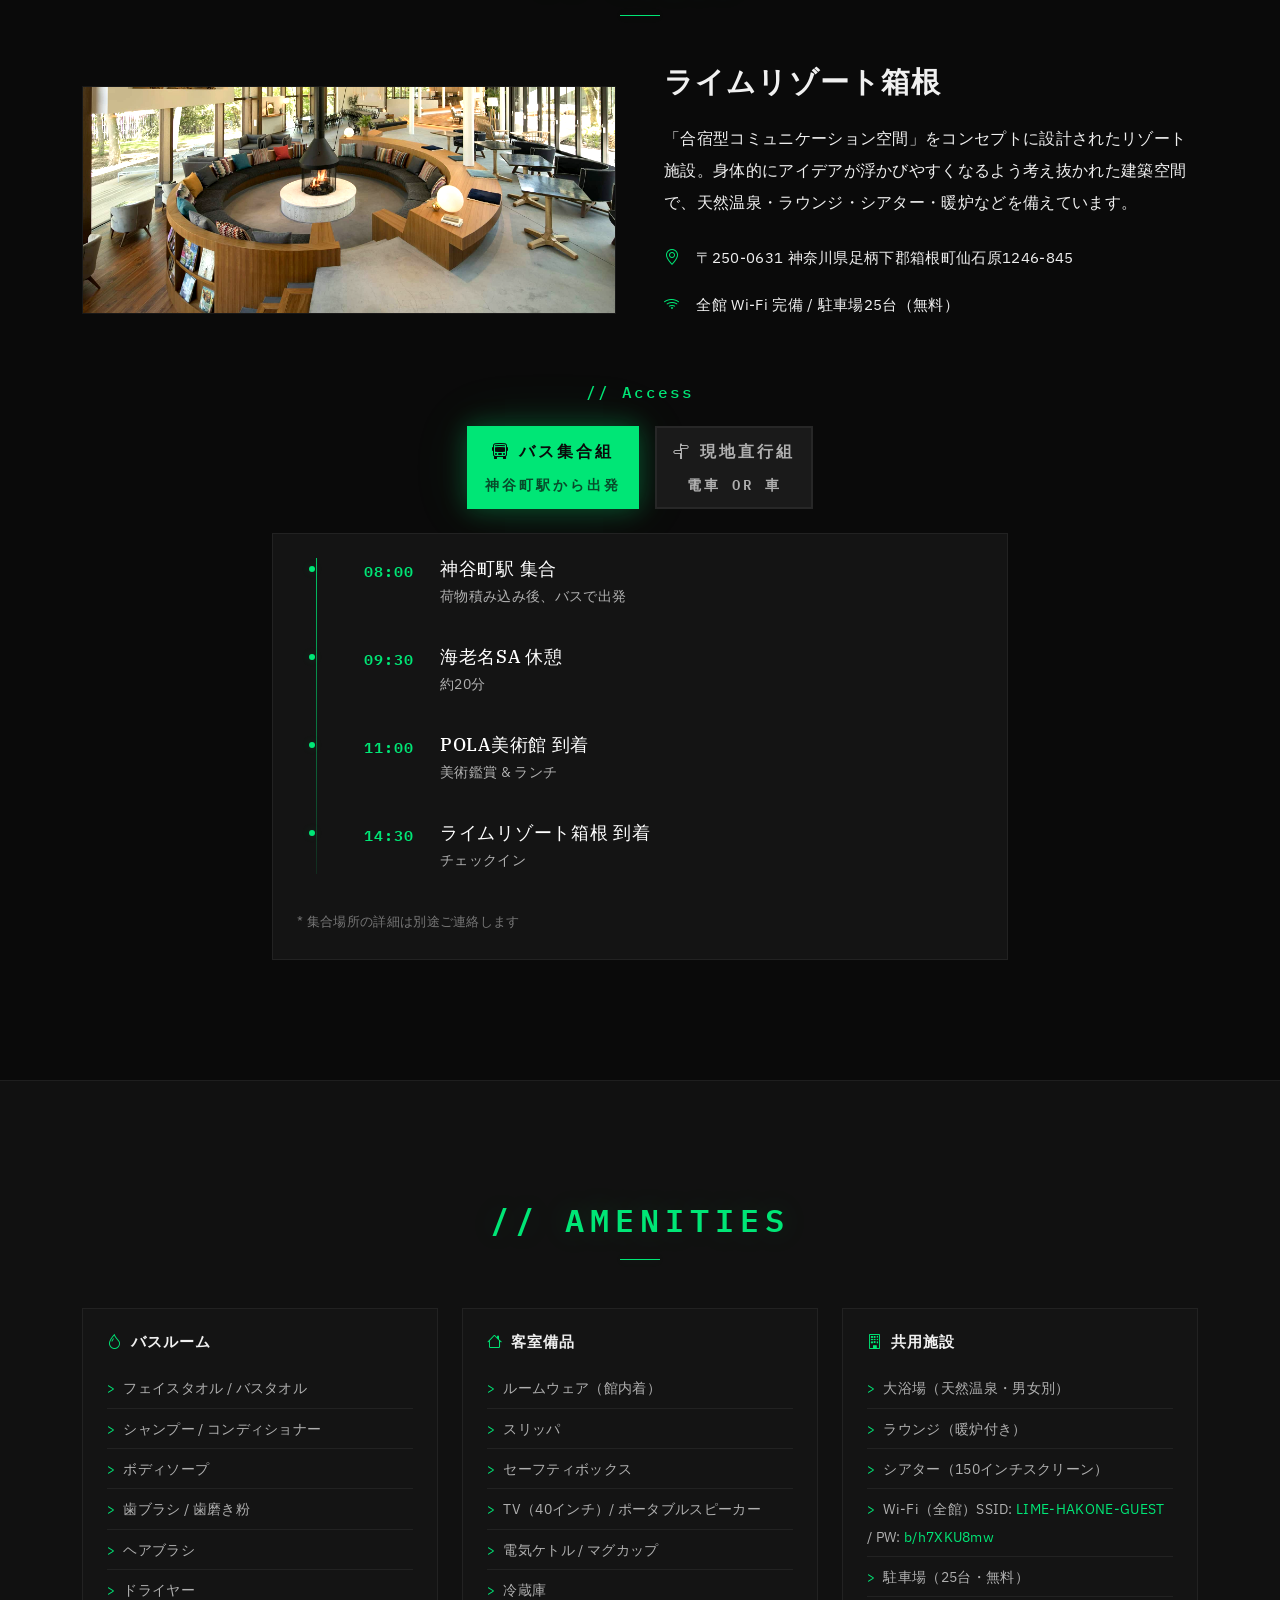
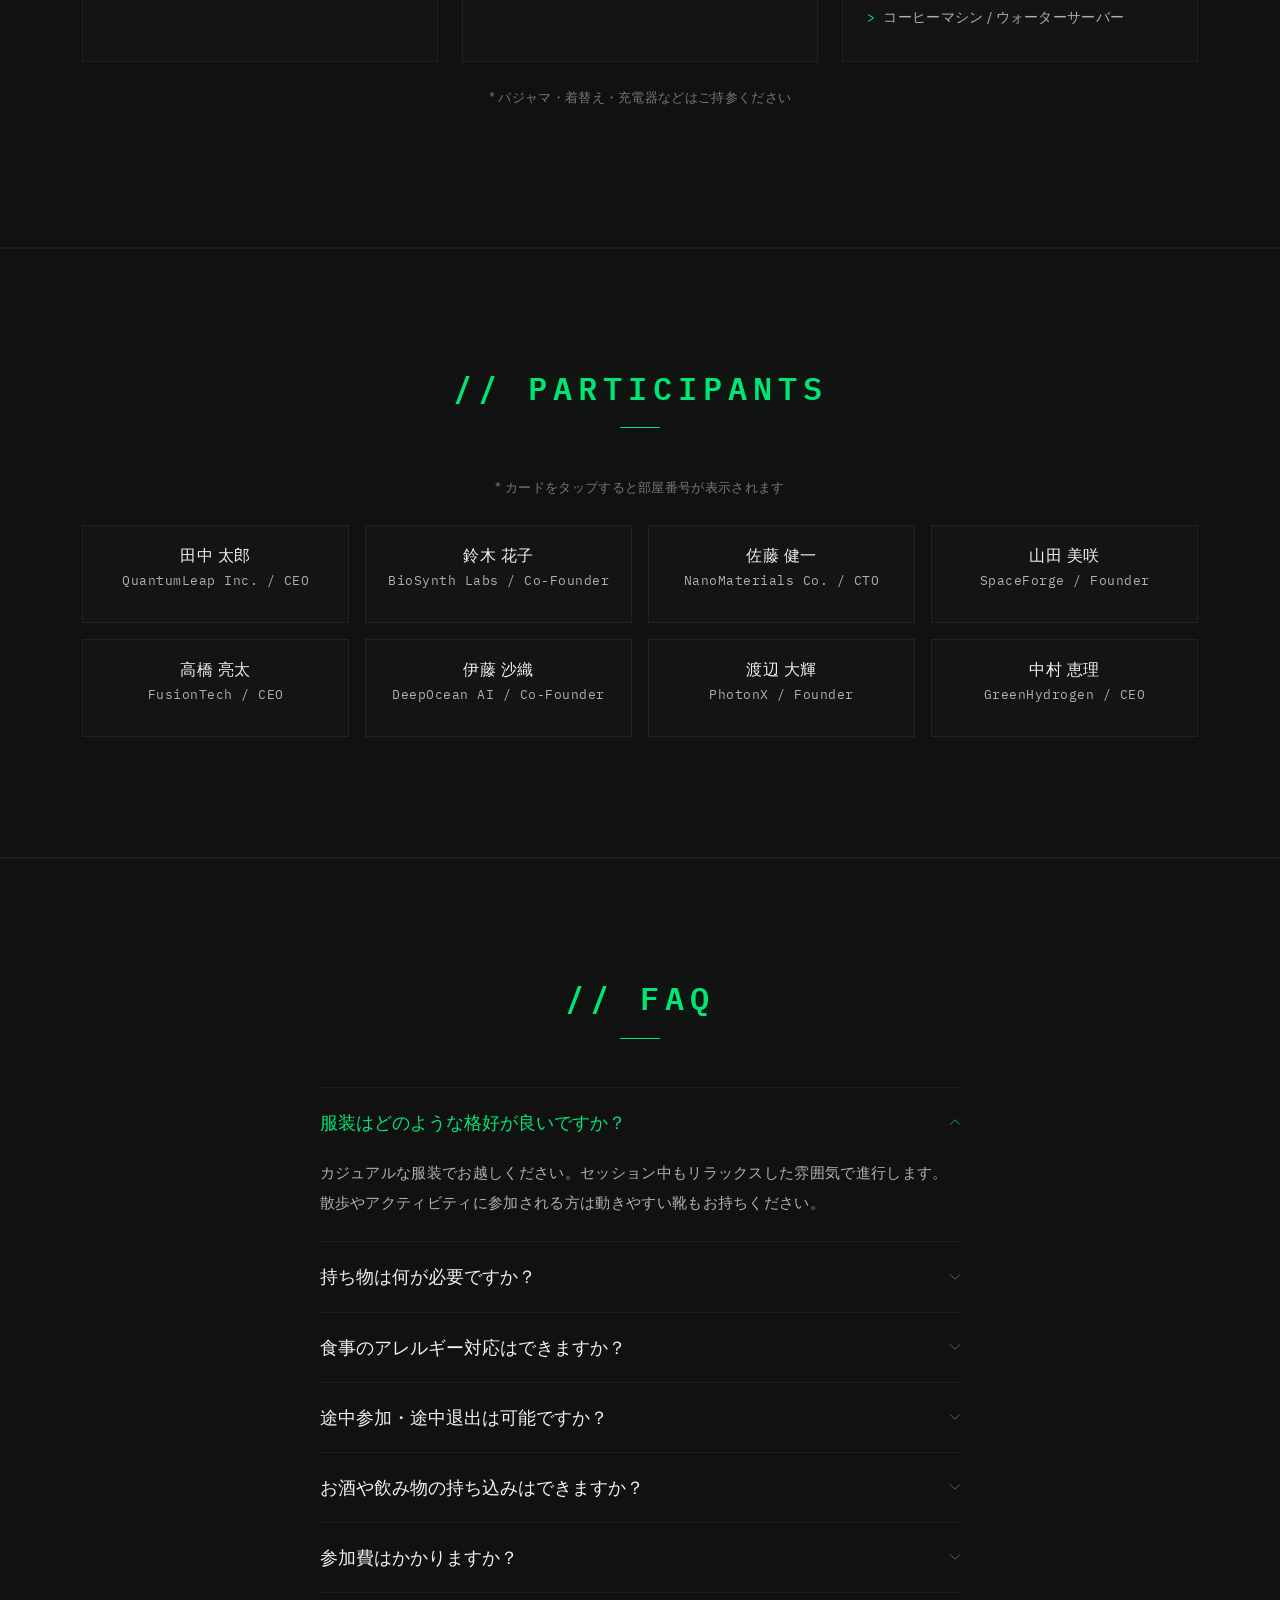
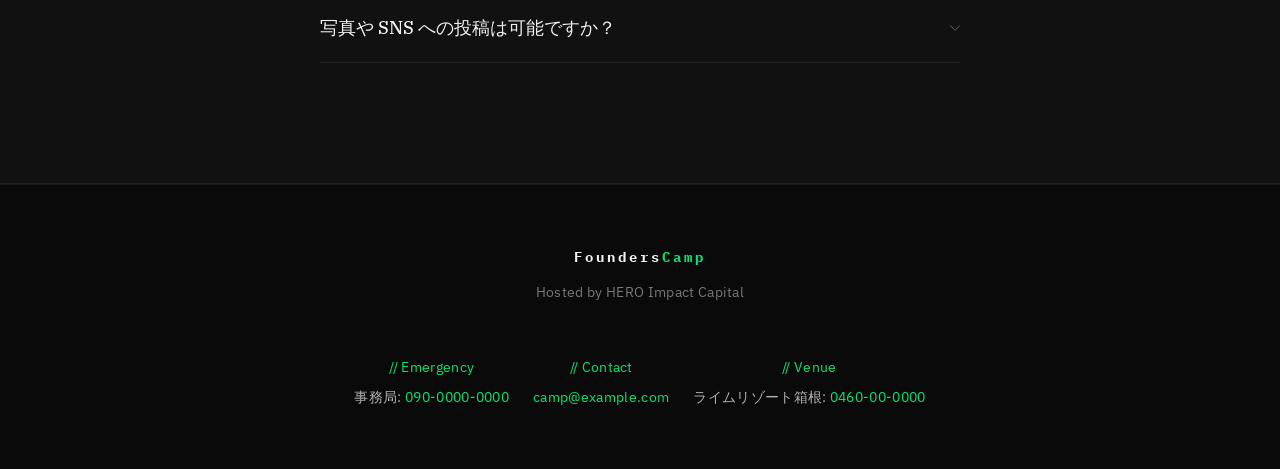
==== commit cd5ad62b: "Add fixed Wi-Fi info bar at top of page Green bar with SSID and password always visible above navbar" ====
--- a/index.html
+++ b/index.html
@@ -15,6 +15,11 @@
   <link href="css/style.css" rel="stylesheet">
 </head>
 <body data-bs-spy="scroll" data-bs-target="#mainNav" data-bs-offset="80">
+
+  <!-- ===== Wi-Fi Bar ===== -->
+  <div class="wifi-bar">
+    <i class="bi bi-wifi me-2"></i>SSID: <strong>LIME-HAKONE-GUEST</strong> <span class="wifi-sep">/</span> PW: <strong>b/h7XKU8mw</strong>
+  </div>
 
   <!-- ===== Navigation ===== -->
   <nav id="mainNav" class="navbar navbar-expand-lg navbar-dark fixed-top">
--- a/css/style.css
+++ b/css/style.css
@@ -123,17 +123,47 @@
 }
 
 /* ===========================
+   Wi-Fi Bar
+   =========================== */
+.wifi-bar {
+  position: fixed;
+  top: 0;
+  left: 0;
+  right: 0;
+  z-index: 1040;
+  background: var(--green);
+  color: var(--black);
+  font-family: "IBM Plex Mono", monospace;
+  font-size: 0.72rem;
+  font-weight: 500;
+  letter-spacing: 1.5px;
+  text-align: center;
+  padding: 6px 0;
+}
+
+.wifi-bar strong {
+  font-weight: 700;
+}
+
+.wifi-sep {
+  margin: 0 6px;
+  opacity: 0.5;
+}
+
+/* ===========================
    Navigation
    =========================== */
 .navbar {
   background-color: transparent;
   transition: all 0.5s ease;
   padding: 24px 0;
+  top: 32px;
 }
 
 .navbar.scrolled {
   background-color: rgba(10, 10, 10, 0.95) !important;
   padding: 14px 0;
+  top: 32px;
   border-bottom: 1px solid var(--border);
   backdrop-filter: blur(12px);
 }
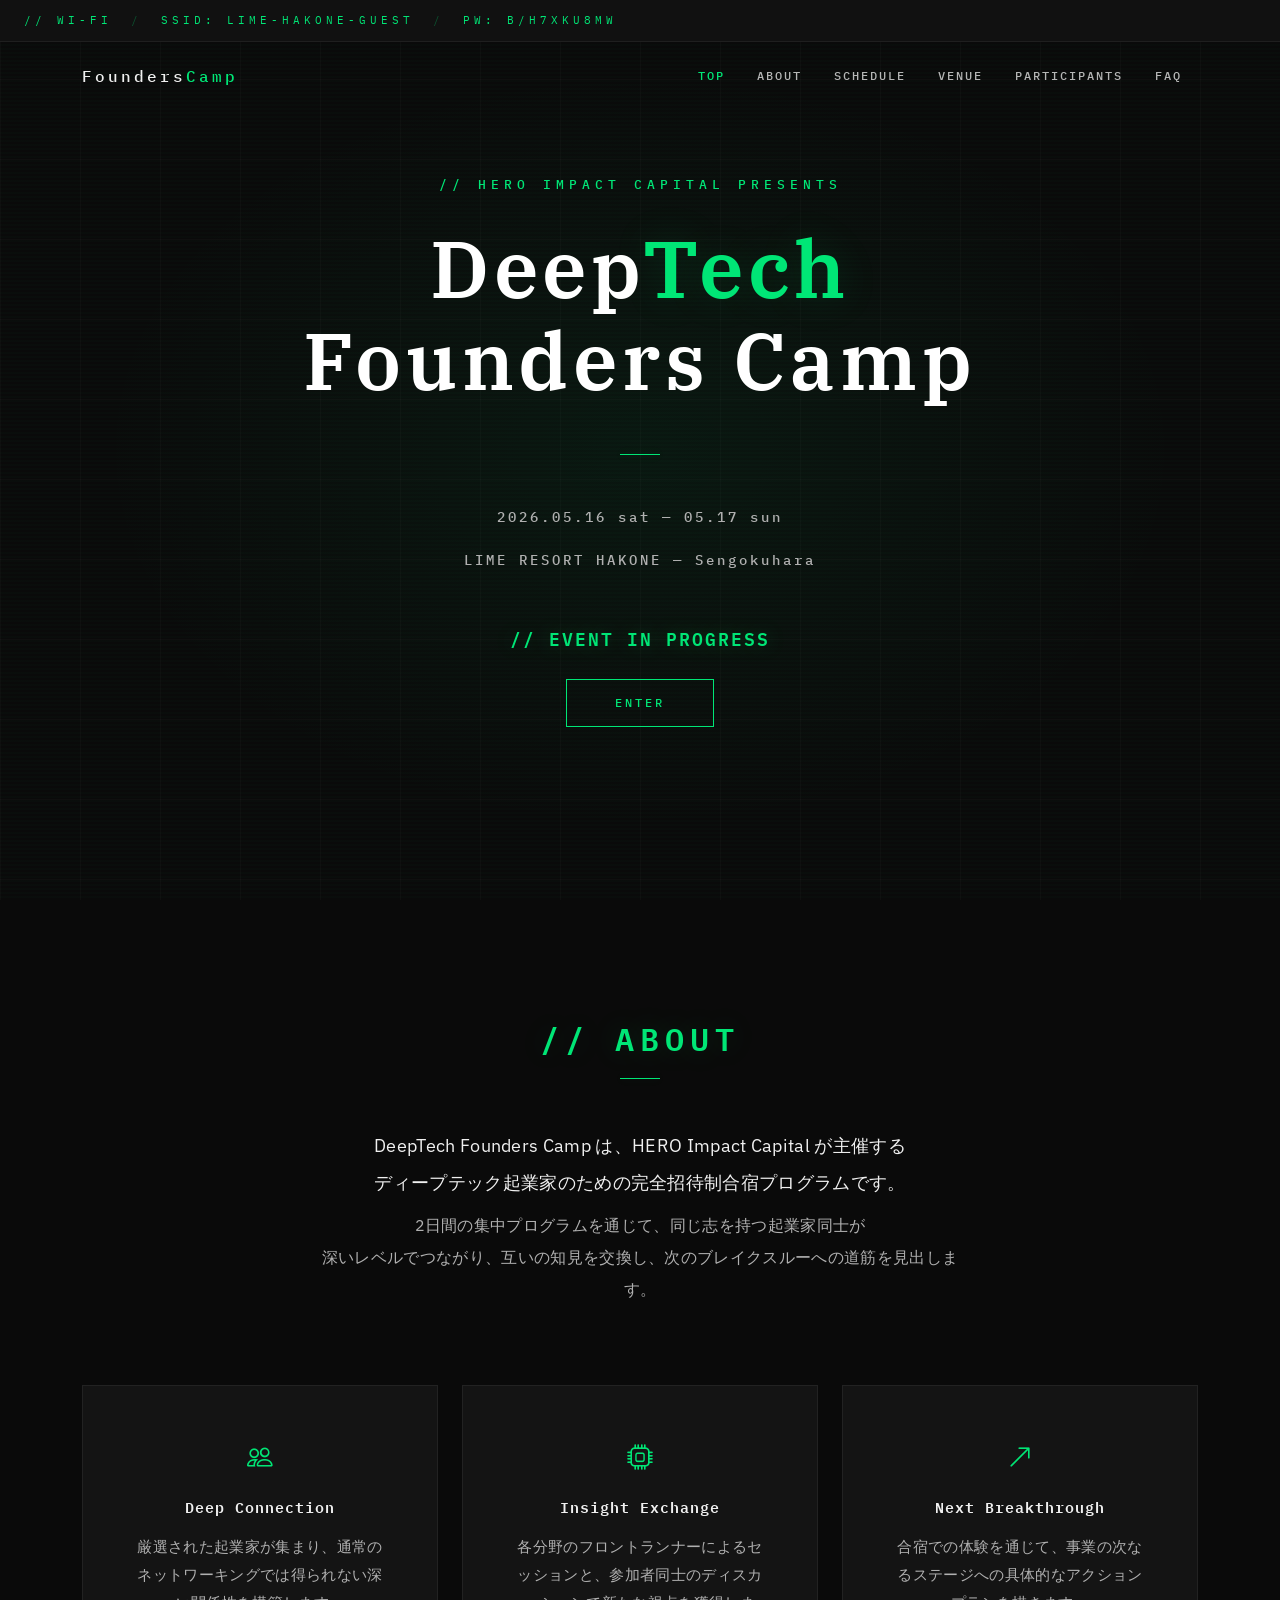
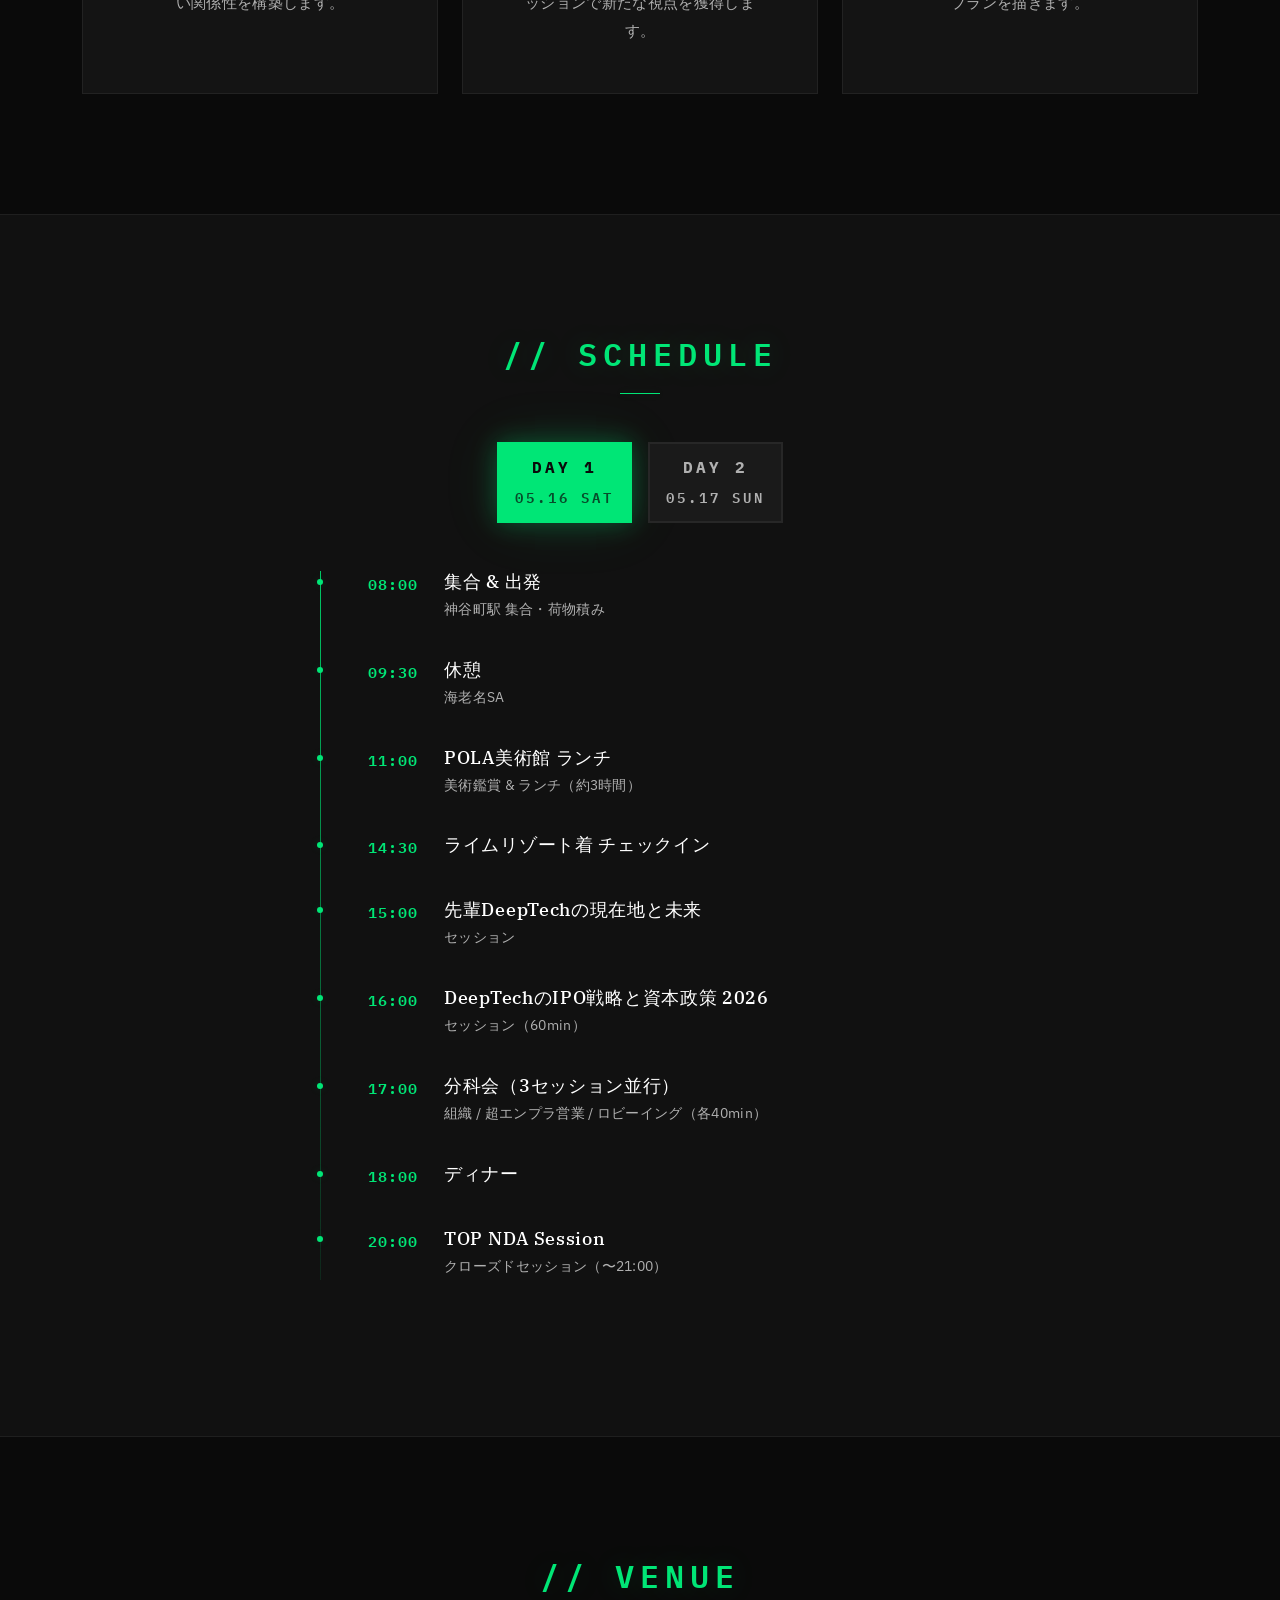
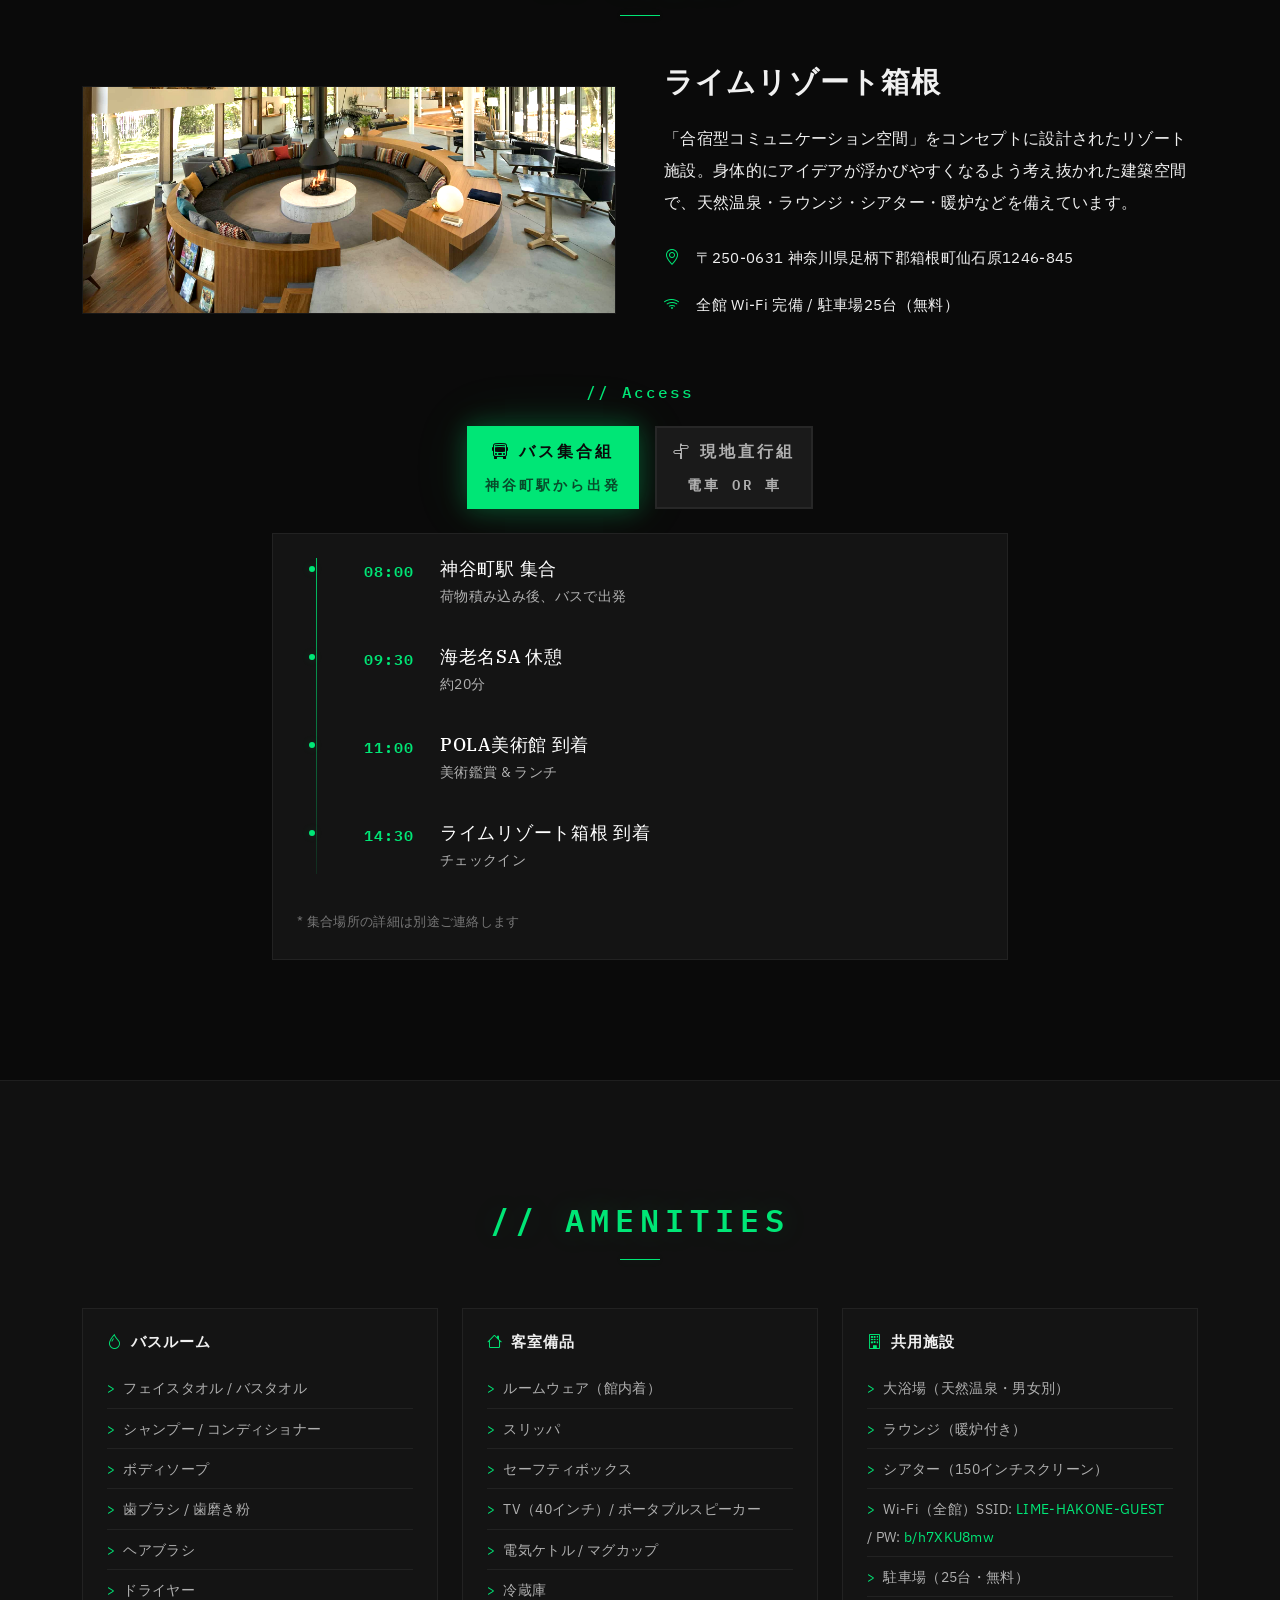
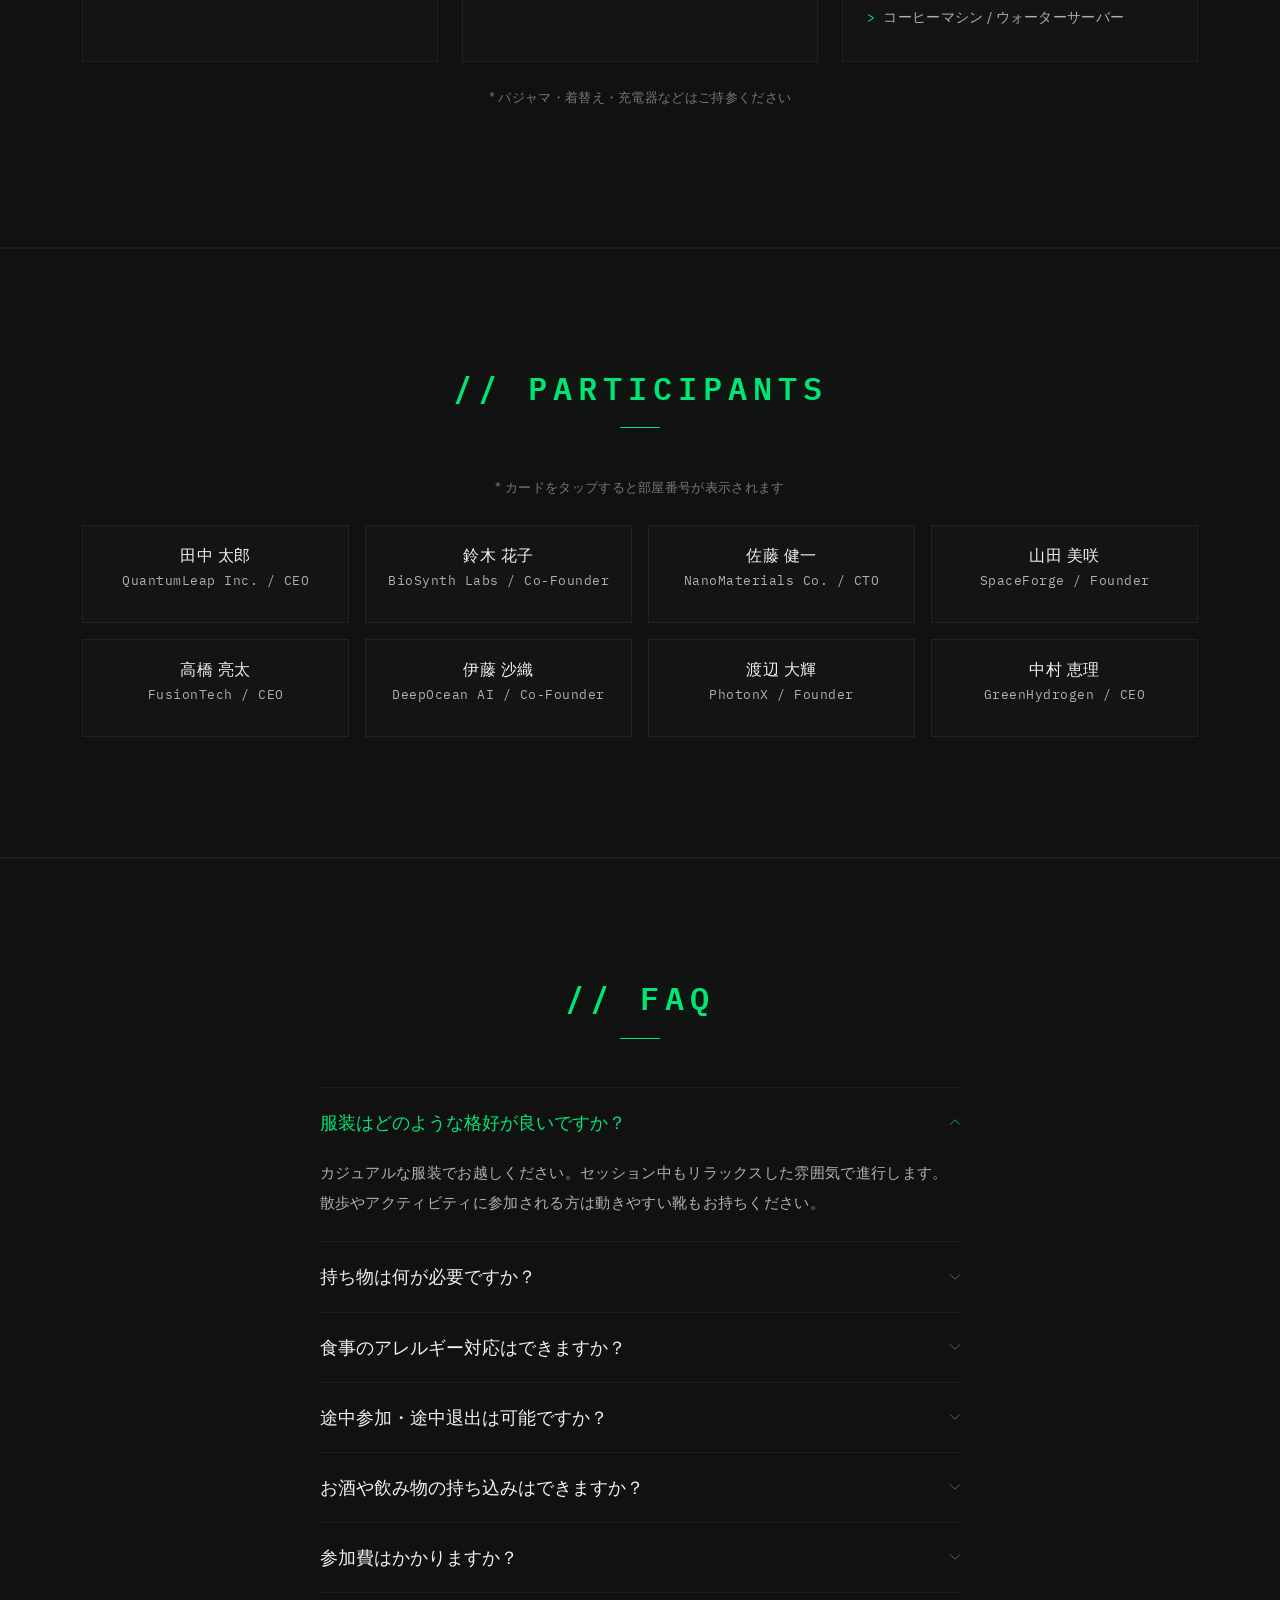
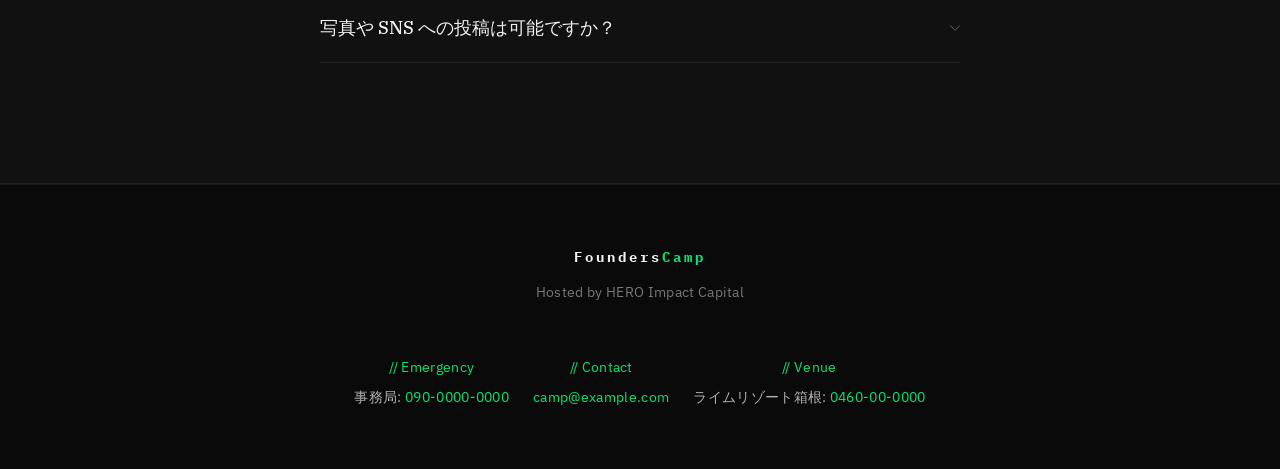
==== commit bd1cec67: "Restyle Wi-Fi bar: dark background, green mono text, left-aligned Co-Authored-By: Claude Opus 4.6 (1" ====
--- a/index.html
+++ b/index.html
@@ -18,7 +18,7 @@
 
   <!-- ===== Wi-Fi Bar ===== -->
   <div class="wifi-bar">
-    <i class="bi bi-wifi me-2"></i>SSID: <strong>LIME-HAKONE-GUEST</strong> <span class="wifi-sep">/</span> PW: <strong>b/h7XKU8mw</strong>
+// Wi-Fi <span class="wifi-sep">/</span> SSID: LIME-HAKONE-GUEST <span class="wifi-sep">/</span> PW: b/h7XKU8mw
   </div>
 
   <!-- ===== Navigation ===== -->
--- a/css/style.css
+++ b/css/style.css
@@ -131,23 +131,25 @@
   left: 0;
   right: 0;
   z-index: 1040;
-  background: var(--green);
-  color: var(--black);
-  font-family: "IBM Plex Mono", monospace;
-  font-size: 0.72rem;
-  font-weight: 500;
-  letter-spacing: 1.5px;
-  text-align: center;
-  padding: 6px 0;
+  background: var(--black-light);
+  border-bottom: 1px solid var(--border);
+  color: var(--green);
+  font-family: "IBM Plex Mono", monospace;
+  font-size: 0.7rem;
+  font-weight: 400;
+  letter-spacing: 4px;
+  text-transform: uppercase;
+  text-align: left;
+  padding: 10px 24px;
 }
 
 .wifi-bar strong {
-  font-weight: 700;
+  font-weight: 400;
 }
 
 .wifi-sep {
-  margin: 0 6px;
-  opacity: 0.5;
+  margin: 0 8px;
+  opacity: 0.3;
 }
 
 /* ===========================
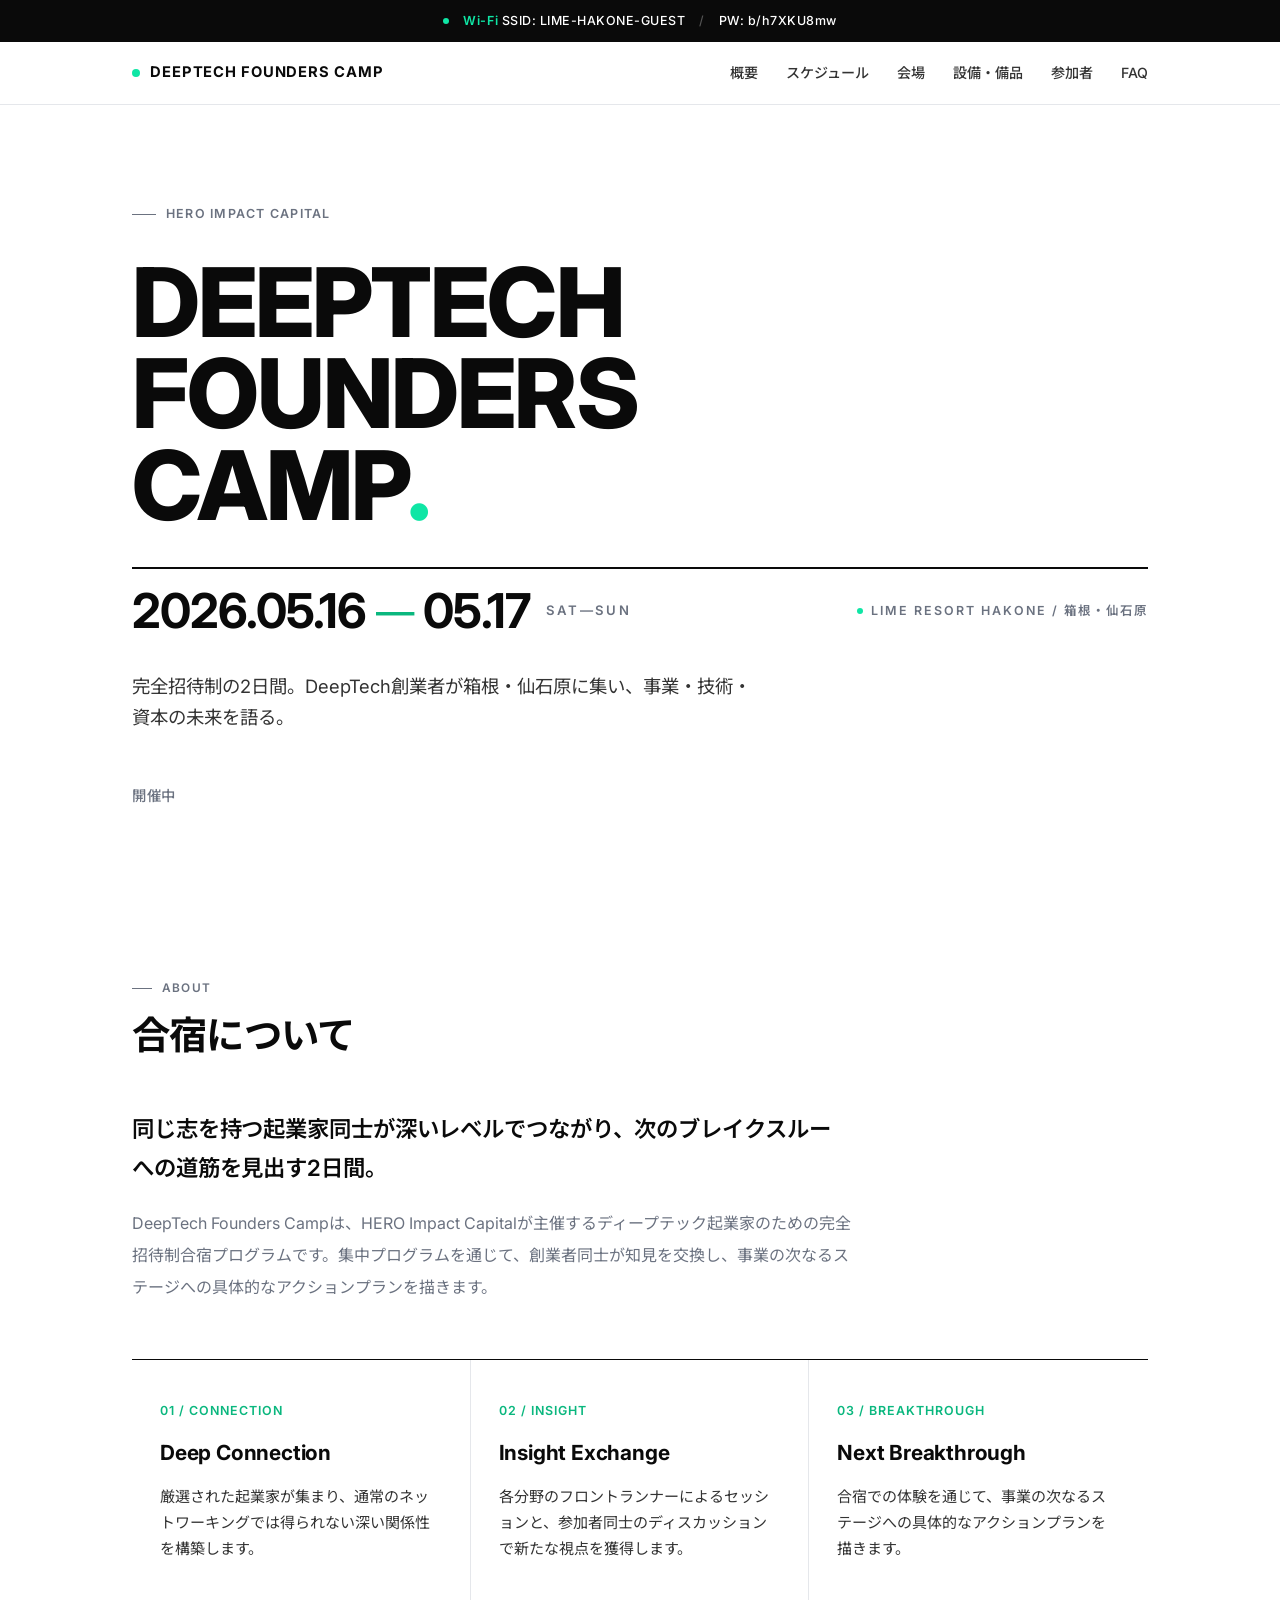
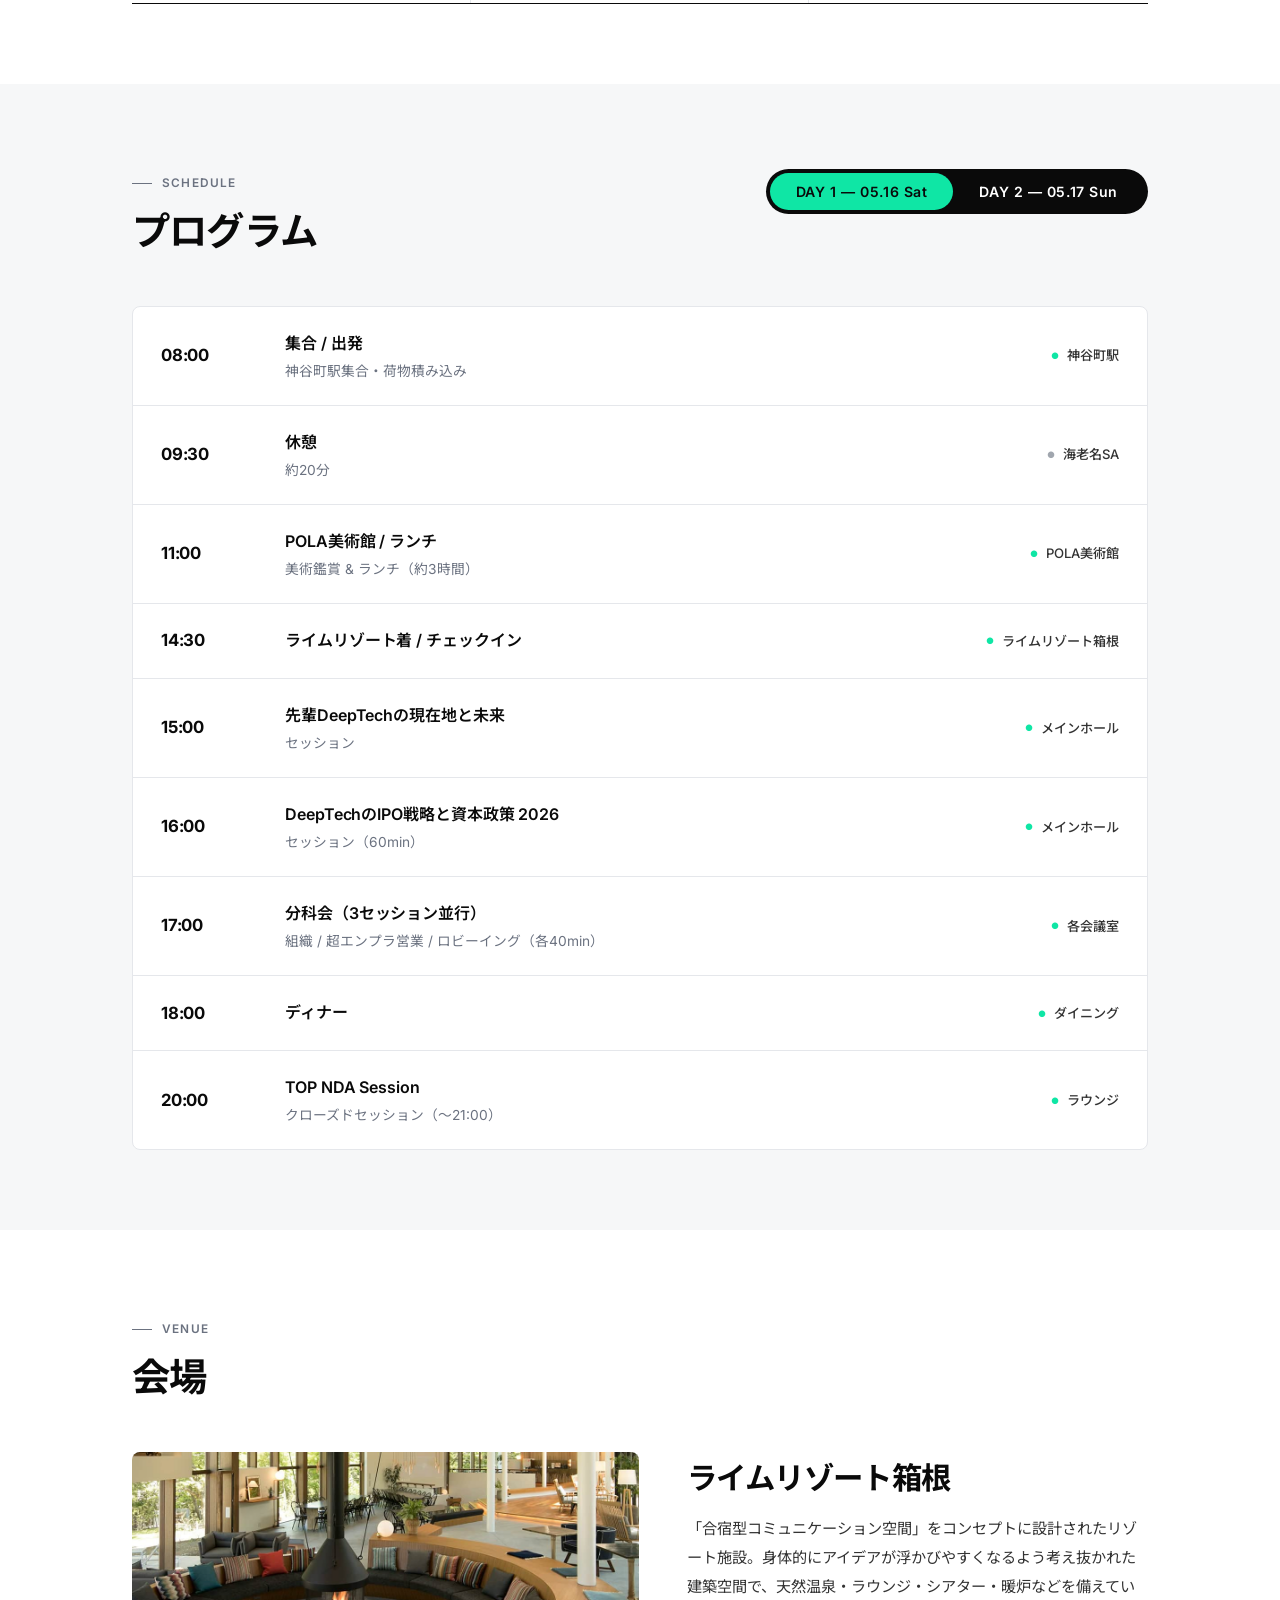
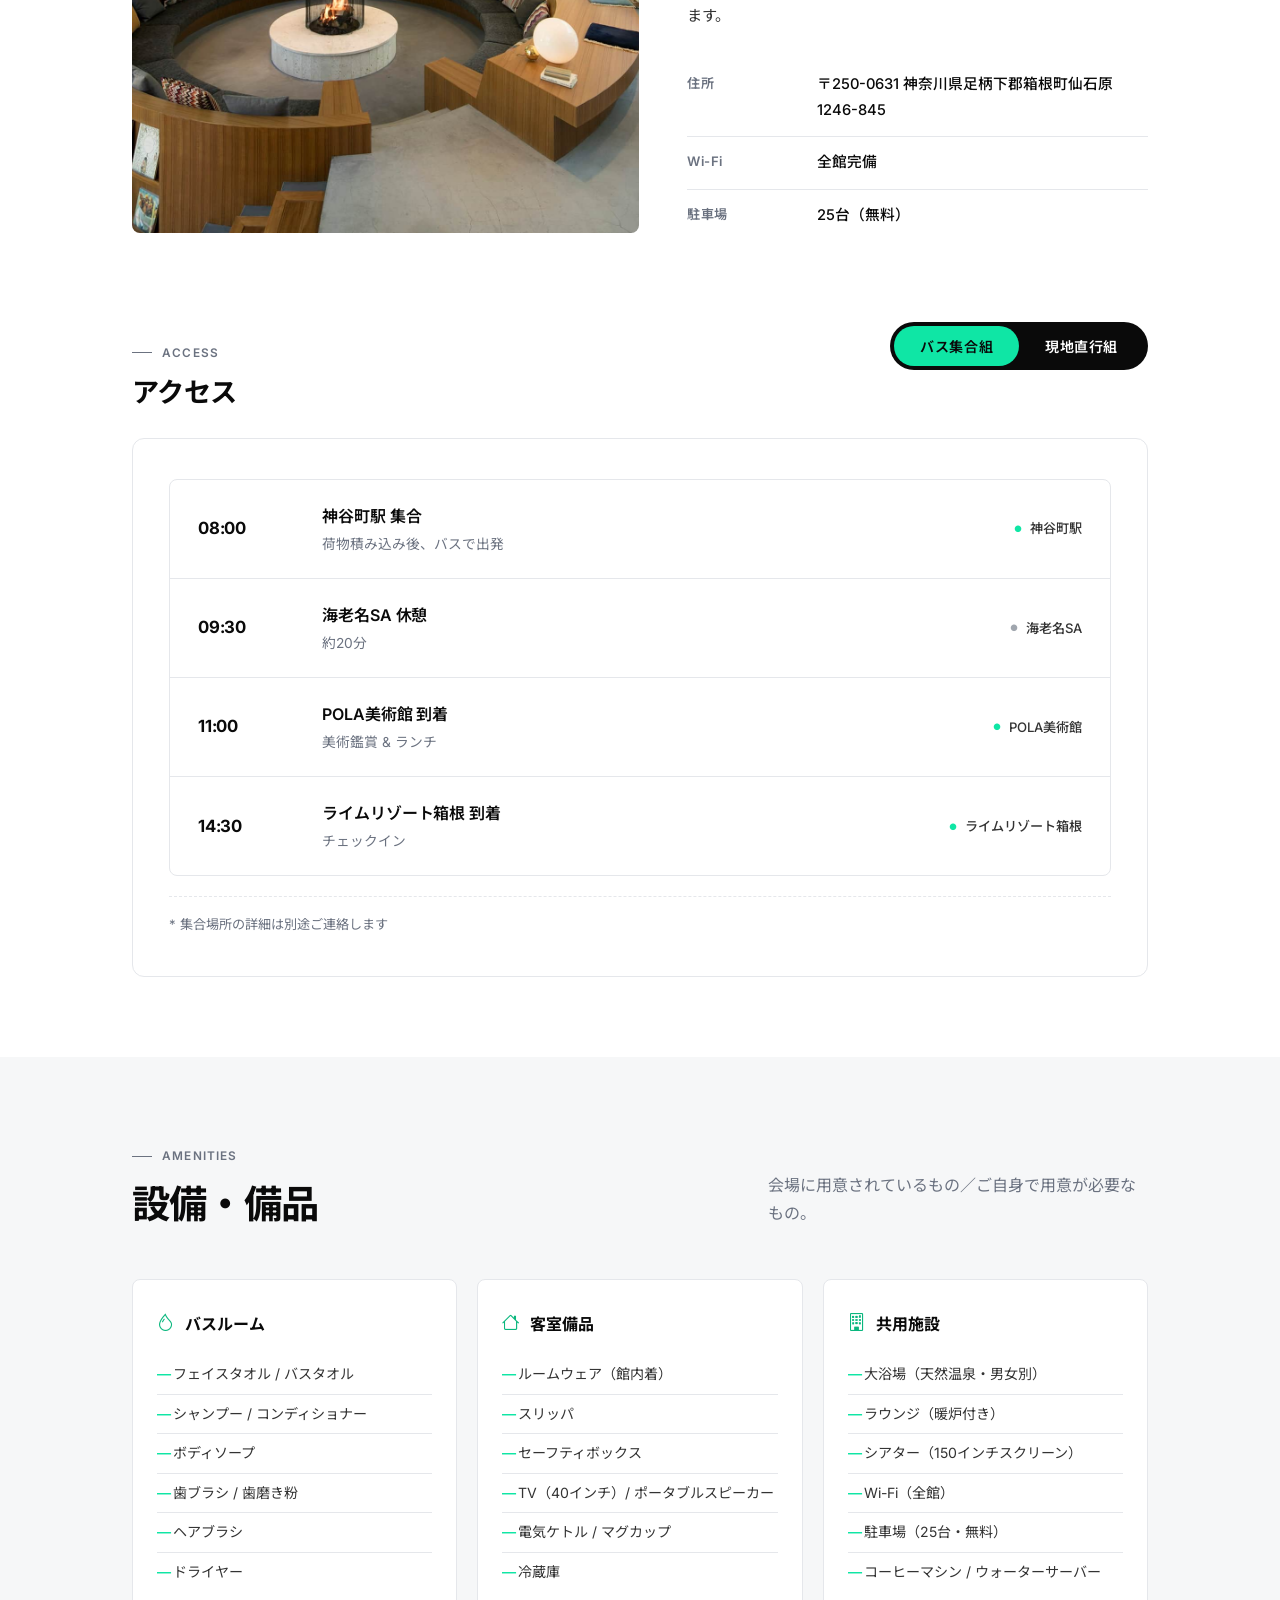
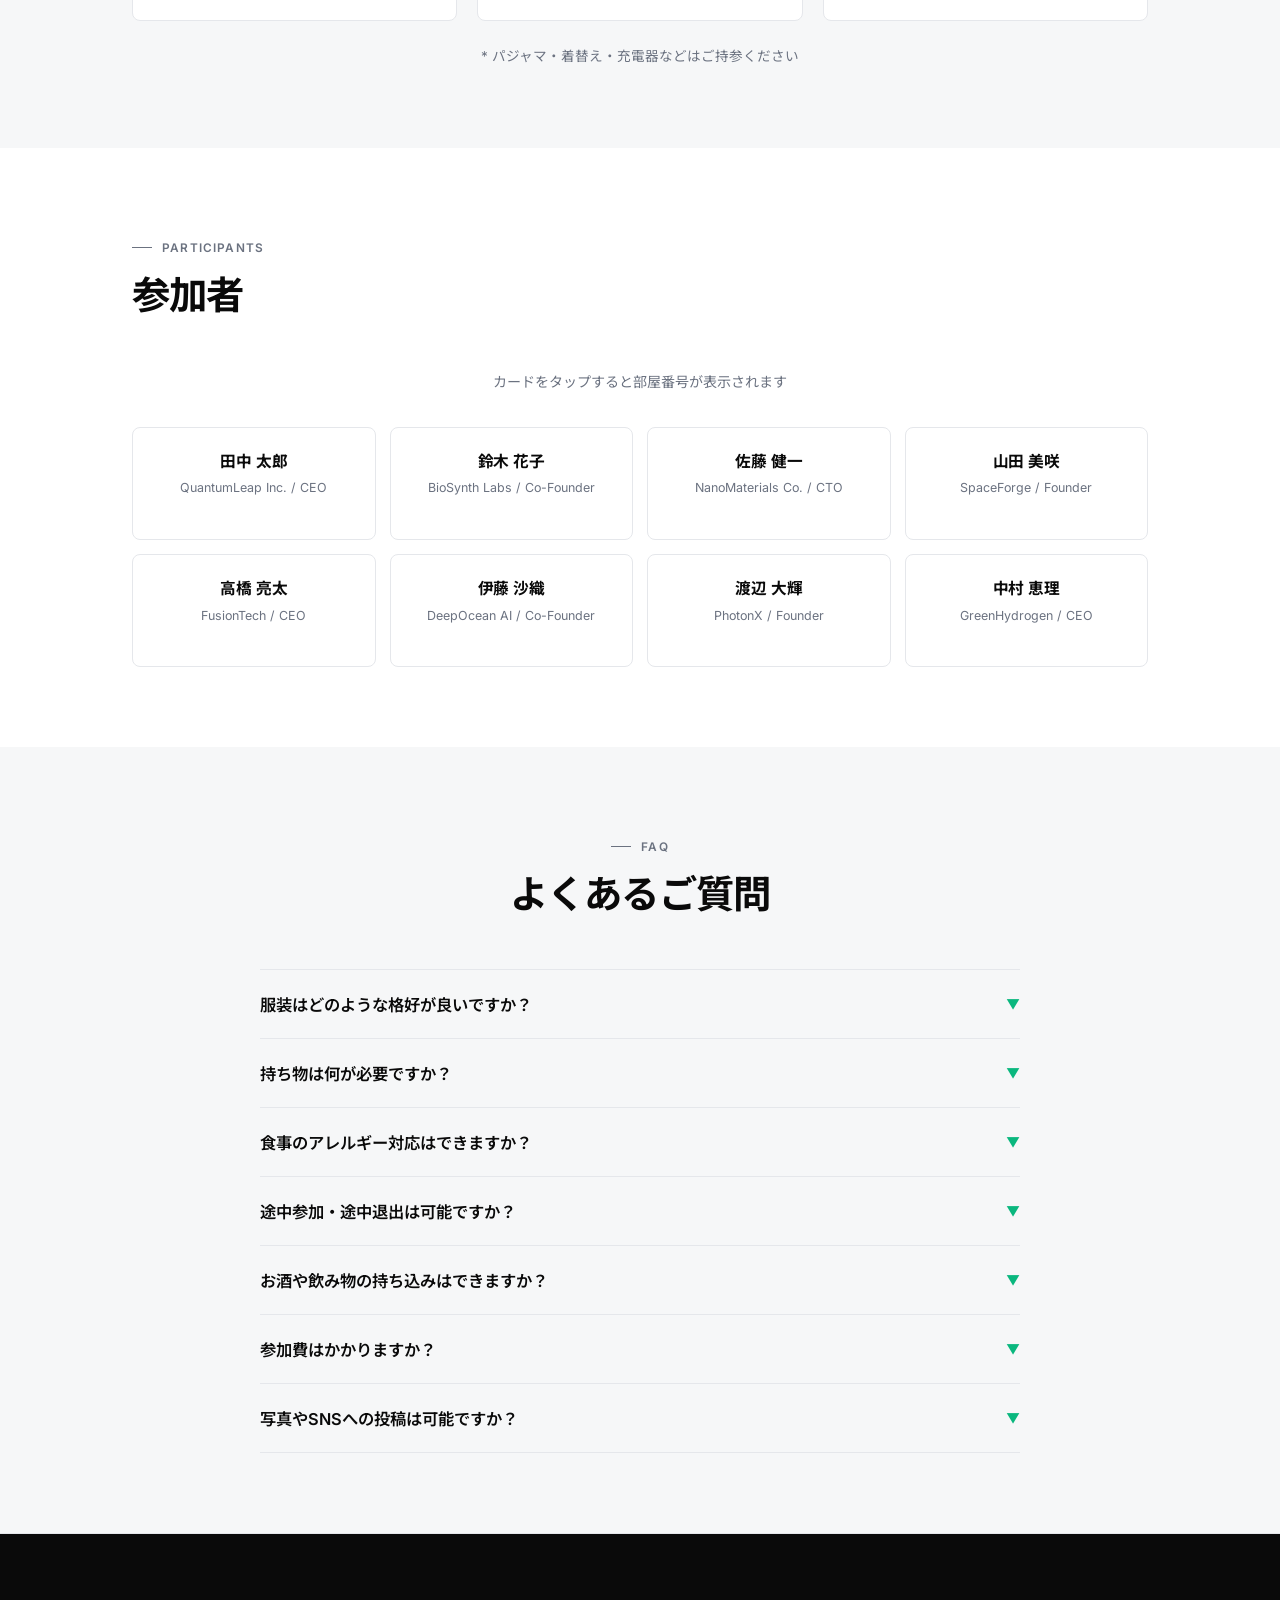
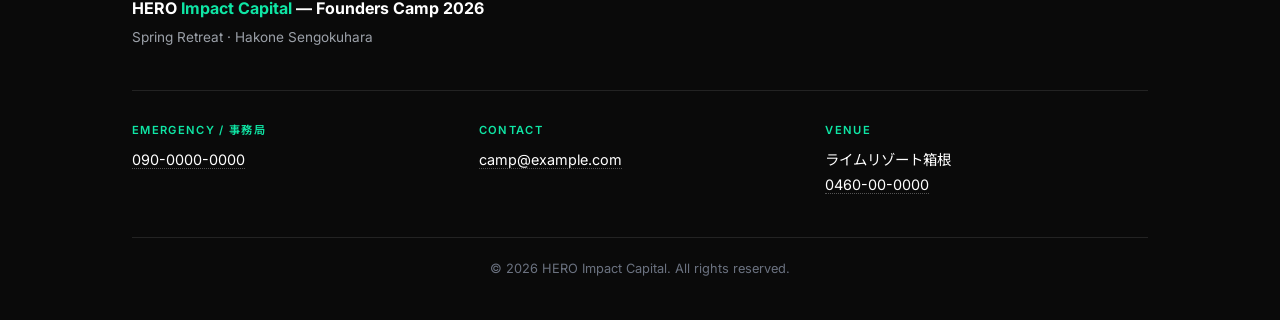
==== commit 0b2a5583: "Promote draft to index.html for GitHub Pages Replace Bootstrap dark-theme index.html with the new se" ====
--- a/index.html
+++ b/index.html
@@ -1,614 +1,989 @@
 <!DOCTYPE html>
 <html lang="ja">
 <head>
-  <meta charset="UTF-8">
-  <meta name="viewport" content="width=device-width, initial-scale=1.0">
-  <title>DeepTech Founders Camp</title>
-  <meta name="theme-color" content="#0a0a0a">
-  <!-- Bootstrap 5 CSS -->
-  <link href="https://cdn.jsdelivr.net/npm/bootstrap@5.3.3/dist/css/bootstrap.min.css" rel="stylesheet">
-  <!-- AOS.js CSS -->
-  <link href="https://cdn.jsdelivr.net/npm/aos@2.3.4/dist/aos.css" rel="stylesheet">
-  <!-- Bootstrap Icons -->
-  <link href="https://cdn.jsdelivr.net/npm/bootstrap-icons@1.11.3/font/bootstrap-icons.min.css" rel="stylesheet">
-  <!-- Custom CSS -->
-  <link href="css/style.css" rel="stylesheet">
+<meta charset="UTF-8">
+<meta name="viewport" content="width=device-width, initial-scale=1.0">
+<title>DeepTech Founders Camp 2026</title>
+<meta name="theme-color" content="#0FE6A5">
+<link rel="preconnect" href="https://fonts.googleapis.com">
+<link rel="preconnect" href="https://fonts.gstatic.com" crossorigin>
+<link href="https://fonts.googleapis.com/css2?family=Inter:wght@400;500;600;700&family=Noto+Sans+JP:wght@400;500;600;700&display=swap" rel="stylesheet">
+<link href="https://cdn.jsdelivr.net/npm/bootstrap-icons@1.11.3/font/bootstrap-icons.min.css" rel="stylesheet">
+<style>
+:root {
+  --bg: #FFFFFF;
+  --bg-alt: #F6F7F8;
+  --bg-card: #FFFFFF;
+  --ink: #0A0A0A;
+  --ink-2: #333333;
+  --ink-3: #6B7280;
+  --ink-4: #A0A6AE;
+  --accent: #0FE6A5;
+  --accent-dark: #0AB77E;
+  --border: #E5E7EB;
+  --border-strong: #0A0A0A;
+}
+* { margin: 0; padding: 0; box-sizing: border-box; }
+body {
+  font-family: "Inter", "Noto Sans JP", "Hiragino Kaku Gothic ProN", sans-serif;
+  background: var(--bg);
+  color: var(--ink);
+  line-height: 1.75;
+  font-size: 16px;
+  -webkit-font-smoothing: antialiased;
+  padding-top: 42px;
+}
+.container { max-width: 1080px; margin: 0 auto; padding: 0 32px; }
+a { color: inherit; }
+
+/* Wi-Fi Bar (fixed top) */
+.wifi-bar {
+  position: fixed;
+  top: 0; left: 0; right: 0;
+  z-index: 1100;
+  background: var(--ink);
+  color: #fff;
+  font-size: 0.78rem;
+  font-weight: 500;
+  letter-spacing: 0.04em;
+  padding: 10px 24px;
+  text-align: center;
+  display: flex;
+  align-items: center;
+  justify-content: center;
+  gap: 14px;
+  flex-wrap: wrap;
+}
+.wifi-bar .dot { width: 6px; height: 6px; background: var(--accent); border-radius: 50%; }
+.wifi-bar strong { color: var(--accent); font-weight: 600; letter-spacing: 0.05em; }
+.wifi-bar .sep { opacity: 0.3; }
+
+/* Nav */
+nav.topnav {
+  padding: 18px 0;
+  background: rgba(255,255,255,0.94);
+  backdrop-filter: blur(10px);
+  position: sticky;
+  top: 42px;
+  z-index: 100;
+  border-bottom: 1px solid var(--border);
+}
+.nav-inner { display: flex; justify-content: space-between; align-items: center; }
+.logo {
+  font-weight: 700;
+  font-size: 0.92rem;
+  letter-spacing: 0.06em;
+  text-transform: uppercase;
+  display: flex;
+  align-items: center;
+  gap: 10px;
+  text-decoration: none;
+  color: var(--ink);
+}
+.logo-mark {
+  display: inline-block;
+  width: 8px;
+  height: 8px;
+  background: var(--accent);
+  border-radius: 50%;
+}
+.nav-links { display: flex; gap: 28px; font-size: 0.88rem; font-weight: 500; }
+.nav-links a { color: var(--ink-2); text-decoration: none; transition: color 0.2s; }
+.nav-links a:hover { color: var(--ink); }
+.nav-toggle {
+  display: none;
+  background: none;
+  border: 1px solid var(--border);
+  border-radius: 6px;
+  padding: 6px 10px;
+  cursor: pointer;
+  font-size: 1.1rem;
+}
+
+/* Hero */
+.hero { padding: 90px 0 40px; }
+.hero-label {
+  display: inline-flex;
+  align-items: center;
+  gap: 10px;
+  font-size: 0.78rem;
+  font-weight: 600;
+  letter-spacing: 0.1em;
+  text-transform: uppercase;
+  color: var(--ink-3);
+  margin-bottom: 32px;
+}
+.hero-label::before { content: ""; width: 24px; height: 1px; background: var(--ink-3); }
+.hero-title {
+  font-size: 6rem;
+  font-weight: 800;
+  line-height: 0.95;
+  letter-spacing: -0.02em;
+  margin-bottom: 36px;
+  text-transform: uppercase;
+  color: var(--ink);
+}
+.hero-title .line { display: block; }
+.hero-title .accent-dot { color: var(--accent); }
+.hero-subtitle {
+  font-size: 1.15rem;
+  color: var(--ink-2);
+  max-width: 620px;
+  margin-bottom: 48px;
+  line-height: 1.7;
+}
+.countdown {
+  display: inline-flex;
+  align-items: baseline;
+  gap: 6px;
+  font-size: 0.9rem;
+  color: var(--ink-3);
+  margin-bottom: 40px;
+  font-weight: 500;
+  letter-spacing: 0.04em;
+}
+.countdown .num { font-size: 1.5rem; font-weight: 700; color: var(--ink); margin-left: 4px; }
+.countdown .accent { color: var(--accent-dark); font-weight: 700; }
+.hero-date-row {
+  display: flex;
+  justify-content: space-between;
+  align-items: center;
+  gap: 24px;
+  margin: 12px 0 36px;
+  padding-top: 18px;
+  border-top: 2px solid var(--ink);
+  flex-wrap: wrap;
+}
+.hero-date {
+  display: inline-flex;
+  align-items: center;
+  gap: 10px;
+  font-size: 3rem;
+  font-weight: 700;
+  letter-spacing: -0.02em;
+  color: var(--ink);
+  margin: 0;
+  line-height: 1;
+}
+.hero-date .sep {
+  color: var(--accent-dark);
+  font-weight: 500;
+  font-size: 2.4rem;
+}
+.hero-date .day {
+  font-size: 0.82rem;
+  font-weight: 600;
+  color: var(--ink-3);
+  letter-spacing: 0.18em;
+  text-transform: uppercase;
+  margin-left: 6px;
+}
+.hero-venue-tag {
+  font-size: 0.78rem;
+  font-weight: 600;
+  color: var(--ink-3);
+  letter-spacing: 0.16em;
+  text-transform: uppercase;
+  margin: 0;
+  display: inline-flex;
+  align-items: center;
+  gap: 8px;
+}
+.hero-venue-tag::before {
+  content: "";
+  width: 6px;
+  height: 6px;
+  background: var(--accent);
+  border-radius: 50%;
+  flex-shrink: 0;
+}
+
+/* Sections */
+section { padding: 80px 0; }
+.section-head { margin-bottom: 52px; display: flex; align-items: flex-end; justify-content: space-between; flex-wrap: wrap; gap: 24px; }
+.section-label {
+  display: inline-flex;
+  align-items: center;
+  gap: 10px;
+  font-size: 0.74rem;
+  font-weight: 600;
+  letter-spacing: 0.1em;
+  text-transform: uppercase;
+  color: var(--ink-3);
+  margin-bottom: 14px;
+}
+.section-label::before { content: ""; width: 20px; height: 1px; background: var(--ink-3); }
+.section-title {
+  font-size: 2.4rem;
+  font-weight: 700;
+  letter-spacing: -0.02em;
+  line-height: 1.2;
+}
+.section-lead { font-size: 1rem; color: var(--ink-3); max-width: 380px; line-height: 1.75; }
+
+/* About */
+.about-intro {
+  max-width: 720px;
+  margin: 0 0 56px;
+}
+.about-intro .lead {
+  font-size: 1.4rem;
+  font-weight: 600;
+  line-height: 1.7;
+  color: var(--ink);
+  letter-spacing: -0.005em;
+  margin-bottom: 20px;
+}
+.about-intro p:not(.lead) { font-size: 1rem; line-height: 2; color: var(--ink-3); }
+.cards { display: grid; grid-template-columns: repeat(3, 1fr); gap: 0; border-top: 1px solid var(--border-strong); border-bottom: 1px solid var(--border-strong); }
+.card { padding: 40px 28px; border-right: 1px solid var(--border); transition: background 0.2s; }
+.card:last-child { border-right: none; }
+.card:hover { background: var(--bg-alt); }
+.card-num { font-size: 0.78rem; font-weight: 600; color: var(--accent-dark); letter-spacing: 0.08em; margin-bottom: 14px; }
+.card h3 { font-size: 1.3rem; font-weight: 700; margin-bottom: 12px; letter-spacing: -0.01em; }
+.card p { font-size: 0.94rem; color: var(--ink-2); line-height: 1.75; }
+
+/* Schedule */
+.schedule-section { background: var(--bg-alt); }
+.schedule-tabs { display: inline-flex; background: var(--ink); padding: 4px; border-radius: 999px; margin-bottom: 40px; }
+.tab {
+  padding: 10px 26px;
+  font-size: 0.88rem;
+  font-weight: 600;
+  letter-spacing: 0.04em;
+  color: #fff;
+  border-radius: 999px;
+  cursor: pointer;
+  transition: all 0.2s;
+  background: transparent;
+  border: none;
+  font-family: inherit;
+}
+.tab.active { background: var(--accent); color: var(--ink); }
+
+.tab-pane { display: none; }
+.tab-pane.active { display: block; }
+
+.schedule-list { background: var(--bg-card); border: 1px solid var(--border); border-radius: 8px; overflow: hidden; }
+.sch-item {
+  display: grid;
+  grid-template-columns: 100px 1fr 220px;
+  gap: 24px;
+  padding: 22px 28px;
+  border-bottom: 1px solid var(--border);
+  align-items: center;
+  transition: background 0.2s;
+}
+.sch-item:last-child { border-bottom: none; }
+.sch-item:hover { background: var(--bg-alt); }
+.sch-time { font-size: 1.05rem; font-weight: 700; letter-spacing: -0.01em; }
+.sch-content h4 { font-size: 1rem; font-weight: 600; margin-bottom: 2px; letter-spacing: -0.005em; }
+.sch-content .desc { font-size: 0.86rem; color: var(--ink-3); }
+.sch-place {
+  display: inline-flex;
+  align-items: center;
+  gap: 8px;
+  font-size: 0.82rem;
+  font-weight: 500;
+  color: var(--ink-2);
+  justify-self: end;
+}
+.sch-place::before { content: "●"; color: var(--accent); font-size: 0.55rem; }
+.sch-place.muted::before { color: var(--ink-4); }
+
+/* Venue */
+.venue-grid { display: grid; grid-template-columns: 1.1fr 1fr; gap: 48px; align-items: start; }
+.venue-img {
+  width: 100%;
+  aspect-ratio: 4/3;
+  border-radius: 8px;
+  object-fit: cover;
+  display: block;
+}
+.venue-info h3 { font-size: 1.9rem; font-weight: 700; margin-bottom: 10px; letter-spacing: -0.02em; }
+.venue-description { color: var(--ink-2); line-height: 1.9; margin-bottom: 28px; font-size: 0.95rem; }
+.venue-info .info-table { width: 100%; }
+.info-table .row { display: grid; grid-template-columns: 110px 1fr; gap: 20px; padding: 13px 0; border-bottom: 1px solid var(--border); font-size: 0.92rem; }
+.info-table .row:last-child { border-bottom: none; }
+.info-table .key { font-weight: 600; color: var(--ink-3); font-size: 0.82rem; letter-spacing: 0.04em; }
+.info-table .val { font-weight: 500; }
+
+/* Access */
+.access-section { margin-top: 80px; }
+.access-wrap { background: var(--bg-card); border: 1px solid var(--border); border-radius: 12px; padding: 40px 36px; }
+.access-inner { margin-top: 20px; }
+.access-col h5 {
+  font-size: 0.82rem;
+  font-weight: 700;
+  color: var(--accent-dark);
+  letter-spacing: 0.08em;
+  text-transform: uppercase;
+  margin-bottom: 14px;
+  display: flex;
+  align-items: center;
+  gap: 8px;
+}
+.access-col ul { list-style: none; }
+.access-col ul li { padding: 8px 0 8px 16px; border-left: 2px solid var(--border); margin-left: 4px; font-size: 0.9rem; color: var(--ink-2); }
+.access-grid { display: grid; grid-template-columns: 1fr 1fr; gap: 36px; margin-top: 20px; }
+.access-note { font-size: 0.82rem; color: var(--ink-3); margin-top: 20px; padding-top: 16px; border-top: 1px dashed var(--border); }
+
+/* Amenities */
+.amenities-grid { display: grid; grid-template-columns: repeat(3, 1fr); gap: 20px; }
+.amenity-card {
+  background: var(--bg-card);
+  border: 1px solid var(--border);
+  padding: 28px 24px;
+  border-radius: 8px;
+  transition: all 0.2s;
+}
+.amenity-card:hover { border-color: var(--ink); }
+.amenity-card h4 {
+  font-size: 1rem;
+  font-weight: 700;
+  margin-bottom: 16px;
+  display: flex;
+  align-items: center;
+  gap: 10px;
+}
+.amenity-card h4 i { color: var(--accent-dark); font-size: 1.1rem; }
+.amenity-list { list-style: none; }
+.amenity-list li {
+  font-size: 0.88rem;
+  color: var(--ink-2);
+  padding: 7px 0;
+  padding-left: 16px;
+  position: relative;
+  border-bottom: 1px solid var(--border);
+}
+.amenity-list li:last-child { border-bottom: none; }
+.amenity-list li::before {
+  content: "—";
+  color: var(--accent);
+  position: absolute;
+  left: 0;
+  font-weight: 600;
+}
+.amenities-note { font-size: 0.85rem; color: var(--ink-3); margin-top: 24px; text-align: center; }
+
+/* Participants */
+.participants-note { font-size: 0.88rem; color: var(--ink-3); margin-bottom: 32px; text-align: center; }
+.participants-grid { display: grid; grid-template-columns: repeat(4, 1fr); gap: 14px; }
+.participant-card {
+  background: var(--bg-card);
+  border: 1px solid var(--border);
+  padding: 20px 16px;
+  border-radius: 8px;
+  text-align: center;
+  cursor: pointer;
+  transition: all 0.2s;
+  position: relative;
+}
+.participant-card:hover { border-color: var(--ink); }
+.participant-card h5 { font-size: 0.98rem; font-weight: 700; margin-bottom: 4px; letter-spacing: -0.01em; }
+.participant-card .org { font-size: 0.78rem; color: var(--ink-3); line-height: 1.5; }
+.participant-card .room {
+  font-size: 0.78rem;
+  color: var(--accent-dark);
+  font-weight: 700;
+  letter-spacing: 0.08em;
+  margin-top: 10px;
+  padding-top: 10px;
+  border-top: 1px dashed var(--border);
+  max-height: 0;
+  overflow: hidden;
+  opacity: 0;
+  transition: all 0.3s;
+}
+.participant-card.show .room {
+  max-height: 40px;
+  opacity: 1;
+}
+
+/* FAQ */
+.faq-section { background: var(--bg-alt); }
+.faq-list { max-width: 760px; margin: 0 auto; }
+.faq-item { border-bottom: 1px solid var(--border); }
+.faq-item:first-child { border-top: 1px solid var(--border); }
+.faq-q {
+  width: 100%;
+  text-align: left;
+  padding: 22px 0;
+  background: none;
+  border: none;
+  font-family: inherit;
+  font-size: 1.02rem;
+  font-weight: 600;
+  color: var(--ink);
+  cursor: pointer;
+  display: flex;
+  justify-content: space-between;
+  align-items: center;
+  gap: 20px;
+}
+.faq-q .arrow { color: var(--accent-dark); transition: transform 0.2s; font-size: 0.85rem; }
+.faq-item.open .faq-q .arrow { transform: rotate(180deg); }
+.faq-a {
+  max-height: 0;
+  overflow: hidden;
+  transition: max-height 0.3s ease;
+  color: var(--ink-2);
+  font-size: 0.94rem;
+  line-height: 1.9;
+}
+.faq-item.open .faq-a { max-height: 500px; padding-bottom: 22px; }
+
+/* Footer */
+footer { padding: 60px 0 40px; border-top: 1px solid var(--border); background: var(--ink); color: #fff; }
+.footer-brand { margin-bottom: 40px; }
+.footer-brand p:first-child { font-size: 1rem; font-weight: 700; margin-bottom: 4px; }
+.footer-brand p:first-child .accent { color: var(--accent); }
+.footer-brand p:last-child { font-size: 0.85rem; color: #9BA0A8; }
+.footer-contacts { display: grid; grid-template-columns: repeat(3, 1fr); gap: 24px; padding-top: 30px; border-top: 1px solid rgba(255,255,255,0.1); }
+.footer-contact .label {
+  font-size: 0.7rem;
+  color: var(--accent);
+  font-weight: 600;
+  letter-spacing: 0.12em;
+  text-transform: uppercase;
+  margin-bottom: 6px;
+}
+.footer-contact .value { font-size: 0.9rem; }
+.footer-contact .value a { color: #fff; text-decoration: none; border-bottom: 1px dotted rgba(255,255,255,0.3); }
+.footer-contact .value a:hover { color: var(--accent); }
+.footer-copyright { margin-top: 40px; padding-top: 20px; border-top: 1px solid rgba(255,255,255,0.1); font-size: 0.8rem; color: #6B7280; text-align: center; }
+
+@media (max-width: 768px) {
+  body { padding-top: 54px; }
+  .wifi-bar { font-size: 0.72rem; padding: 8px 16px; gap: 8px; }
+  .wifi-bar .sep { display: none; }
+  .hero { padding: 60px 0 50px; }
+  .hero-title { font-size: 3rem; margin-bottom: 28px; }
+  .hero-subtitle { font-size: 1rem; }
+  .hero-date-row { padding-top: 12px; margin: 8px 0 28px; gap: 12px; }
+  .hero-date { font-size: 1.8rem; gap: 8px; flex-wrap: wrap; letter-spacing: -0.02em; }
+  .hero-date .sep { font-size: 1.5rem; }
+  .hero-date .day { font-size: 0.7rem; }
+  .hero-venue-tag { font-size: 0.7rem; }
+  section { padding: 60px 0; }
+  .about-intro .lead { font-size: 1.15rem; }
+  .section-title { font-size: 1.7rem; }
+  .container { padding: 0 20px; }
+  .about-intro p { font-size: 0.98rem; line-height: 1.9; }
+  .cards { grid-template-columns: 1fr; }
+  .card { border-right: none; border-bottom: 1px solid var(--border); }
+  .sch-item { grid-template-columns: 1fr; gap: 6px; padding: 18px 20px; }
+  .sch-place { justify-self: start; }
+  .venue-grid { grid-template-columns: 1fr; gap: 30px; }
+  .access-grid { grid-template-columns: 1fr; gap: 24px; }
+  .access-wrap { padding: 28px 20px; }
+  .amenities-grid { grid-template-columns: 1fr; }
+  .participants-grid { grid-template-columns: repeat(2, 1fr); }
+  .footer-contacts { grid-template-columns: 1fr; gap: 18px; }
+  .nav-toggle { display: block; }
+  .nav-links {
+    display: none;
+    position: absolute;
+    top: 100%;
+    left: 0;
+    right: 0;
+    background: #fff;
+    border-bottom: 1px solid var(--border);
+    flex-direction: column;
+    padding: 16px 20px;
+    gap: 14px;
+  }
+  .nav-links.open { display: flex; }
+}
+</style>
 </head>
-<body data-bs-spy="scroll" data-bs-target="#mainNav" data-bs-offset="80">
-
-  <!-- ===== Wi-Fi Bar ===== -->
-  <div class="wifi-bar">
-// Wi-Fi <span class="wifi-sep">/</span> SSID: LIME-HAKONE-GUEST <span class="wifi-sep">/</span> PW: b/h7XKU8mw
+<body>
+
+<!-- Wi-Fi Bar -->
+<div class="wifi-bar">
+  <span class="dot"></span>
+  <span><strong>Wi-Fi</strong> SSID: LIME-HAKONE-GUEST</span>
+  <span class="sep">/</span>
+  <span>PW: b/h7XKU8mw</span>
+</div>
+
+<!-- Navigation -->
+<nav class="topnav">
+  <div class="container nav-inner">
+    <a class="logo" href="#top"><span class="logo-mark"></span>DeepTech Founders Camp</a>
+    <button class="nav-toggle" id="navToggle" aria-label="メニュー"><i class="bi bi-list"></i></button>
+    <div class="nav-links" id="navLinks">
+      <a href="#about">概要</a>
+      <a href="#schedule">スケジュール</a>
+      <a href="#venue">会場</a>
+      <a href="#amenities">設備・備品</a>
+      <a href="#participants">参加者</a>
+      <a href="#faq">FAQ</a>
+    </div>
   </div>
-
-  <!-- ===== Navigation ===== -->
-  <nav id="mainNav" class="navbar navbar-expand-lg navbar-dark fixed-top">
-    <div class="container">
-      <a class="navbar-brand" href="#">Founders<span class="text-green">Camp</span></a>
-      <button class="navbar-toggler" type="button" data-bs-toggle="collapse" data-bs-target="#navbarNav">
-        <span class="navbar-toggler-icon"></span>
-      </button>
-      <div class="collapse navbar-collapse" id="navbarNav">
-        <ul class="navbar-nav ms-auto">
-          <li class="nav-item"><a class="nav-link" href="#hero">Top</a></li>
-          <li class="nav-item"><a class="nav-link" href="#about">About</a></li>
-          <li class="nav-item"><a class="nav-link" href="#schedule">Schedule</a></li>
-          <li class="nav-item"><a class="nav-link" href="#venue">Venue</a></li>
-          <li class="nav-item"><a class="nav-link" href="#participants">Participants</a></li>
-          <li class="nav-item"><a class="nav-link" href="#faq">FAQ</a></li>
-        </ul>
-      </div>
-    </div>
-  </nav>
-
-  <!-- ===== 1. Hero ===== -->
-  <section id="hero" class="hero-section d-flex align-items-center">
-    <div class="hero-overlay"></div>
-    <div class="container text-center position-relative" data-aos="fade-up" data-aos-duration="1200">
-      <p class="hero-label mb-4">// HERO Impact Capital presents</p>
-      <h1 class="hero-title">Deep<span class="accent">Tech</span><br>Founders Camp</h1>
-      <div class="hero-divider mx-auto my-5"></div>
-      <p class="hero-date">
-        2026.05.16 sat — 05.17 sun
-      </p>
-      <p class="hero-venue-text mt-2">
-        LIME RESORT HAKONE — Sengokuhara
-      </p>
-      <div class="hero-countdown mt-5" id="countdown"></div>
-      <a href="#about" class="btn btn-primary-custom mt-4"><span>Enter</span></a>
-    </div>
-  </section>
-
-  <!-- ===== 2. About ===== -->
-  <section id="about" class="section-padding">
-    <div class="container">
-      <div class="text-center mb-5" data-aos="fade-up">
-        <h2 class="section-label-heading">// About</h2>
-        <div class="section-divider mx-auto"></div>
-      </div>
-      <div class="row g-4 justify-content-center">
-        <div class="col-lg-7" data-aos="fade-up" data-aos-delay="100">
-          <p class="text-center mb-2" style="font-size: 1.15rem; line-height: 2; color: var(--text-primary);">
-            DeepTech Founders Camp は、HERO Impact Capital が主催する<br class="d-none d-lg-inline">ディープテック起業家のための完全招待制合宿プログラムです。
-          </p>
-          <p class="text-center mb-5" style="color: var(--text-secondary); font-size: 1rem; line-height: 2;">
-            2日間の集中プログラムを通じて、同じ志を持つ起業家同士が<br class="d-none d-lg-inline">深いレベルでつながり、互いの知見を交換し、次のブレイクスルーへの道筋を見出します。
-          </p>
-        </div>
-      </div>
-      <div class="row g-4 mt-2">
-        <div class="col-md-4" data-aos="fade-up" data-aos-delay="200">
-          <div class="about-card text-center p-5">
-            <div class="about-icon mb-3">
-              <i class="bi bi-people"></i>
+</nav>
+
+<!-- Hero -->
+<section id="top" class="hero">
+  <div class="container">
+    <div class="hero-label">HERO Impact Capital</div>
+    <h1 class="hero-title">
+      <span class="line">DeepTech</span>
+      <span class="line">Founders</span>
+      <span class="line">Camp<span class="accent-dot">.</span></span>
+    </h1>
+    <div class="hero-date-row">
+      <p class="hero-date">2026.05.16 <span class="sep">—</span> 05.17 <span class="day">Sat—Sun</span></p>
+      <p class="hero-venue-tag">LIME RESORT HAKONE / 箱根・仙石原</p>
+    </div>
+    <p class="hero-subtitle">完全招待制の2日間。DeepTech創業者が箱根・仙石原に集い、事業・技術・資本の未来を語る。</p>
+    <div class="countdown" id="countdown"></div>
+  </div>
+</section>
+
+<!-- About -->
+<section id="about">
+  <div class="container">
+    <div class="section-head">
+      <div>
+        <div class="section-label">About</div>
+        <h2 class="section-title">合宿について</h2>
+      </div>
+    </div>
+    <div class="about-intro">
+      <p class="lead">同じ志を持つ起業家同士が深いレベルでつながり、次のブレイクスルーへの道筋を見出す2日間。</p>
+      <p>DeepTech Founders Campは、HERO Impact Capitalが主催するディープテック起業家のための完全招待制合宿プログラムです。集中プログラムを通じて、創業者同士が知見を交換し、事業の次なるステージへの具体的なアクションプランを描きます。</p>
+    </div>
+    <div class="cards">
+      <div class="card">
+        <div class="card-num">01 / CONNECTION</div>
+        <h3>Deep Connection</h3>
+        <p>厳選された起業家が集まり、通常のネットワーキングでは得られない深い関係性を構築します。</p>
+      </div>
+      <div class="card">
+        <div class="card-num">02 / INSIGHT</div>
+        <h3>Insight Exchange</h3>
+        <p>各分野のフロントランナーによるセッションと、参加者同士のディスカッションで新たな視点を獲得します。</p>
+      </div>
+      <div class="card">
+        <div class="card-num">03 / BREAKTHROUGH</div>
+        <h3>Next Breakthrough</h3>
+        <p>合宿での体験を通じて、事業の次なるステージへの具体的なアクションプランを描きます。</p>
+      </div>
+    </div>
+  </div>
+</section>
+
+<!-- Schedule -->
+<section id="schedule" class="schedule-section">
+  <div class="container">
+    <div class="section-head">
+      <div>
+        <div class="section-label">Schedule</div>
+        <h2 class="section-title">プログラム</h2>
+      </div>
+      <div class="schedule-tabs" role="tablist">
+        <button class="tab active" data-tab="day1">DAY 1 — 05.16 Sat</button>
+        <button class="tab" data-tab="day2">DAY 2 — 05.17 Sun</button>
+      </div>
+    </div>
+
+    <div id="day1" class="tab-pane active">
+      <div class="schedule-list">
+        <div class="sch-item">
+          <div class="sch-time">08:00</div>
+          <div class="sch-content"><h4>集合 / 出発</h4><div class="desc">神谷町駅集合・荷物積み込み</div></div>
+          <div class="sch-place">神谷町駅</div>
+        </div>
+        <div class="sch-item">
+          <div class="sch-time">09:30</div>
+          <div class="sch-content"><h4>休憩</h4><div class="desc">約20分</div></div>
+          <div class="sch-place muted">海老名SA</div>
+        </div>
+        <div class="sch-item">
+          <div class="sch-time">11:00</div>
+          <div class="sch-content"><h4>POLA美術館 / ランチ</h4><div class="desc">美術鑑賞 & ランチ（約3時間）</div></div>
+          <div class="sch-place">POLA美術館</div>
+        </div>
+        <div class="sch-item">
+          <div class="sch-time">14:30</div>
+          <div class="sch-content"><h4>ライムリゾート着 / チェックイン</h4><div class="desc"></div></div>
+          <div class="sch-place">ライムリゾート箱根</div>
+        </div>
+        <div class="sch-item">
+          <div class="sch-time">15:00</div>
+          <div class="sch-content"><h4>先輩DeepTechの現在地と未来</h4><div class="desc">セッション</div></div>
+          <div class="sch-place">メインホール</div>
+        </div>
+        <div class="sch-item">
+          <div class="sch-time">16:00</div>
+          <div class="sch-content"><h4>DeepTechのIPO戦略と資本政策 2026</h4><div class="desc">セッション（60min）</div></div>
+          <div class="sch-place">メインホール</div>
+        </div>
+        <div class="sch-item">
+          <div class="sch-time">17:00</div>
+          <div class="sch-content"><h4>分科会（3セッション並行）</h4><div class="desc">組織 / 超エンプラ営業 / ロビーイング（各40min）</div></div>
+          <div class="sch-place">各会議室</div>
+        </div>
+        <div class="sch-item">
+          <div class="sch-time">18:00</div>
+          <div class="sch-content"><h4>ディナー</h4><div class="desc"></div></div>
+          <div class="sch-place">ダイニング</div>
+        </div>
+        <div class="sch-item">
+          <div class="sch-time">20:00</div>
+          <div class="sch-content"><h4>TOP NDA Session</h4><div class="desc">クローズドセッション（〜21:00）</div></div>
+          <div class="sch-place">ラウンジ</div>
+        </div>
+      </div>
+    </div>
+
+    <div id="day2" class="tab-pane">
+      <div class="schedule-list">
+        <div class="sch-item">
+          <div class="sch-time">08:00</div>
+          <div class="sch-content"><h4>Morning</h4><div class="desc">朝食 & フリータイム</div></div>
+          <div class="sch-place">ダイニング</div>
+        </div>
+        <div class="sch-item">
+          <div class="sch-time">09:00</div>
+          <div class="sch-content"><h4>Best Pitch 大解説</h4><div class="desc">セッション（90min）</div></div>
+          <div class="sch-place">メインホール</div>
+        </div>
+        <div class="sch-item">
+          <div class="sch-time">10:30</div>
+          <div class="sch-content"><h4>Closing</h4><div class="desc">振り返り & ネクストステップ</div></div>
+          <div class="sch-place">メインホール</div>
+        </div>
+        <div class="sch-item">
+          <div class="sch-time">11:00</div>
+          <div class="sch-content"><h4>温泉 / Lunch</h4><div class="desc">リラックスタイム & 解散</div></div>
+          <div class="sch-place">大浴場・ダイニング</div>
+        </div>
+      </div>
+    </div>
+  </div>
+</section>
+
+<!-- Venue -->
+<section id="venue">
+  <div class="container">
+    <div class="section-head">
+      <div>
+        <div class="section-label">Venue</div>
+        <h2 class="section-title">会場</h2>
+      </div>
+    </div>
+    <div class="venue-grid">
+      <img src="img/venue-main.jpg" alt="ライムリゾート箱根" class="venue-img">
+      <div class="venue-info">
+        <h3>ライムリゾート箱根</h3>
+        <p class="venue-description">「合宿型コミュニケーション空間」をコンセプトに設計されたリゾート施設。身体的にアイデアが浮かびやすくなるよう考え抜かれた建築空間で、天然温泉・ラウンジ・シアター・暖炉などを備えています。</p>
+        <div class="info-table">
+          <div class="row"><div class="key">住所</div><div class="val">〒250-0631 神奈川県足柄下郡箱根町仙石原1246-845</div></div>
+          <div class="row"><div class="key">Wi-Fi</div><div class="val">全館完備</div></div>
+          <div class="row"><div class="key">駐車場</div><div class="val">25台（無料）</div></div>
+        </div>
+      </div>
+    </div>
+
+    <!-- Access -->
+    <div class="access-section">
+      <div class="section-head" style="margin-bottom: 28px;">
+        <div>
+          <div class="section-label">Access</div>
+          <h2 class="section-title" style="font-size: 1.7rem;">アクセス</h2>
+        </div>
+        <div class="schedule-tabs" role="tablist">
+          <button class="tab active" data-tab="bus">バス集合組</button>
+          <button class="tab" data-tab="direct">現地直行組</button>
+        </div>
+      </div>
+
+      <div id="bus" class="tab-pane active">
+        <div class="access-wrap">
+          <div class="schedule-list" style="box-shadow: none;">
+            <div class="sch-item">
+              <div class="sch-time">08:00</div>
+              <div class="sch-content"><h4>神谷町駅 集合</h4><div class="desc">荷物積み込み後、バスで出発</div></div>
+              <div class="sch-place">神谷町駅</div>
             </div>
-            <h5 class="mb-3">Deep Connection</h5>
-            <p class="mb-0">厳選された起業家が集まり、通常のネットワーキングでは得られない深い関係性を構築します。</p>
-          </div>
-        </div>
-        <div class="col-md-4" data-aos="fade-up" data-aos-delay="300">
-          <div class="about-card text-center p-5">
-            <div class="about-icon mb-3">
-              <i class="bi bi-cpu"></i>
+            <div class="sch-item">
+              <div class="sch-time">09:30</div>
+              <div class="sch-content"><h4>海老名SA 休憩</h4><div class="desc">約20分</div></div>
+              <div class="sch-place muted">海老名SA</div>
             </div>
-            <h5 class="mb-3">Insight Exchange</h5>
-            <p class="mb-0">各分野のフロントランナーによるセッションと、参加者同士のディスカッションで新たな視点を獲得します。</p>
-          </div>
-        </div>
-        <div class="col-md-4" data-aos="fade-up" data-aos-delay="400">
-          <div class="about-card text-center p-5">
-            <div class="about-icon mb-3">
-              <i class="bi bi-arrow-up-right"></i>
+            <div class="sch-item">
+              <div class="sch-time">11:00</div>
+              <div class="sch-content"><h4>POLA美術館 到着</h4><div class="desc">美術鑑賞 & ランチ</div></div>
+              <div class="sch-place">POLA美術館</div>
             </div>
-            <h5 class="mb-3">Next Breakthrough</h5>
-            <p class="mb-0">合宿での体験を通じて、事業の次なるステージへの具体的なアクションプランを描きます。</p>
-          </div>
-        </div>
-      </div>
-    </div>
-  </section>
-
-  <!-- ===== 3. Schedule ===== -->
-  <section id="schedule" class="section-padding bg-dark-section">
-    <div class="container">
-      <div class="text-center mb-5" data-aos="fade-up">
-        <h2 class="section-label-heading">// Schedule</h2>
-        <div class="section-divider mx-auto"></div>
-      </div>
-
-      <!-- Tab Nav -->
-      <ul class="nav nav-pills schedule-tabs justify-content-center mb-5" data-aos="fade-up" data-aos-delay="100">
-        <li class="nav-item">
-          <button class="nav-link active" data-bs-toggle="pill" data-bs-target="#day1">
-            <span class="d-block fw-bold">Day 1</span>
-            <small>05.16 Sat</small>
-          </button>
-        </li>
-        <li class="nav-item ms-3">
-          <button class="nav-link" data-bs-toggle="pill" data-bs-target="#day2">
-            <span class="d-block fw-bold">Day 2</span>
-            <small>05.17 Sun</small>
-          </button>
-        </li>
-      </ul>
-
-      <!-- Tab Content -->
-      <div class="tab-content">
-        <!-- Day 1 -->
-        <div class="tab-pane fade show active" id="day1">
-          <div class="schedule-timeline" data-aos="fade-up" data-aos-delay="200">
-            <div class="schedule-item">
-              <div class="schedule-time">08:00</div>
-              <div class="schedule-content">
-                <h5>集合 &amp; 出発</h5>
-                <p class="text-muted small mb-0">神谷町駅 集合・荷物積み</p>
-              </div>
-            </div>
-            <div class="schedule-item">
-              <div class="schedule-time">09:30</div>
-              <div class="schedule-content">
-                <h5>休憩</h5>
-                <p class="text-muted small mb-0">海老名SA</p>
-              </div>
-            </div>
-            <div class="schedule-item">
-              <div class="schedule-time">11:00</div>
-              <div class="schedule-content">
-                <h5>POLA美術館 ランチ</h5>
-                <p class="text-muted small mb-0">美術鑑賞 &amp; ランチ（約3時間）</p>
-              </div>
-            </div>
-            <div class="schedule-item">
-              <div class="schedule-time">14:30</div>
-              <div class="schedule-content">
-                <h5>ライムリゾート着 チェックイン</h5>
-                <p class="text-muted small mb-0"></p>
-              </div>
-            </div>
-            <div class="schedule-item">
-              <div class="schedule-time">15:00</div>
-              <div class="schedule-content">
-                <h5>先輩DeepTechの現在地と未来</h5>
-                <p class="text-muted small mb-0">セッション</p>
-              </div>
-            </div>
-            <div class="schedule-item">
-              <div class="schedule-time">16:00</div>
-              <div class="schedule-content">
-                <h5>DeepTechのIPO戦略と資本政策 2026</h5>
-                <p class="text-muted small mb-0">セッション（60min）</p>
-              </div>
-            </div>
-            <div class="schedule-item">
-              <div class="schedule-time">17:00</div>
-              <div class="schedule-content">
-                <h5>分科会（3セッション並行）</h5>
-                <p class="text-muted small mb-0">組織 / 超エンプラ営業 / ロビーイング（各40min）</p>
-              </div>
-            </div>
-            <div class="schedule-item">
-              <div class="schedule-time">18:00</div>
-              <div class="schedule-content">
-                <h5>ディナー</h5>
-                <p class="text-muted small mb-0"></p>
-              </div>
-            </div>
-            <div class="schedule-item">
-              <div class="schedule-time">20:00</div>
-              <div class="schedule-content">
-                <h5>TOP NDA Session</h5>
-                <p class="text-muted small mb-0">クローズドセッション（〜21:00）</p>
-              </div>
+            <div class="sch-item">
+              <div class="sch-time">14:30</div>
+              <div class="sch-content"><h4>ライムリゾート箱根 到着</h4><div class="desc">チェックイン</div></div>
+              <div class="sch-place">ライムリゾート箱根</div>
             </div>
           </div>
-        </div>
-
-        <!-- Day 2 -->
-        <div class="tab-pane fade" id="day2">
-          <div class="schedule-timeline" data-aos="fade-up">
-            <div class="schedule-item">
-              <div class="schedule-time">08:00</div>
-              <div class="schedule-content">
-                <h5>Morning</h5>
-                <p class="text-muted small mb-0">朝食 &amp; フリータイム</p>
-              </div>
+          <p class="access-note">* 集合場所の詳細は別途ご連絡します</p>
+        </div>
+      </div>
+
+      <div id="direct" class="tab-pane">
+        <div class="access-wrap">
+          <p style="font-size: 0.95rem; margin-bottom: 6px;">14:30までにライムリゾート箱根へ直接お越しください。</p>
+          <div class="access-grid">
+            <div class="access-col">
+              <h5><i class="bi bi-train-front"></i>電車の場合</h5>
+              <ul>
+                <li>新宿 → 箱根湯本（小田急ロマンスカー 約85分）</li>
+                <li>箱根湯本駅 → 箱根登山バス（桃源台線）</li>
+                <li>「南仙石原」下車 → 徒歩3分</li>
+              </ul>
             </div>
-            <div class="schedule-item">
-              <div class="schedule-time">09:00</div>
-              <div class="schedule-content">
-                <h5>Best Pitch 大解説</h5>
-                <p class="text-muted small mb-0">セッション（90min）</p>
-              </div>
-            </div>
-            <div class="schedule-item">
-              <div class="schedule-time">10:30</div>
-              <div class="schedule-content">
-                <h5>Closing</h5>
-                <p class="text-muted small mb-0">振り返り &amp; ネクストステップ</p>
-              </div>
-            </div>
-            <div class="schedule-item">
-              <div class="schedule-time">11:00</div>
-              <div class="schedule-content">
-                <h5>温泉 &amp; Lunch</h5>
-                <p class="text-muted small mb-0">リラックスタイム &amp; 解散</p>
-              </div>
+            <div class="access-col">
+              <h5><i class="bi bi-car-front"></i>車の場合</h5>
+              <ul>
+                <li>東名高速 → 御殿場IC</li>
+                <li>国道138号線で仙石原方面へ</li>
+                <li>駐車場あり（25台・無料）</li>
+              </ul>
             </div>
           </div>
-        </div>
-      </div>
-    </div>
-  </section>
-
-  <!-- ===== 4. Venue ===== -->
-  <section id="venue" class="section-padding">
-    <div class="container">
-      <div class="text-center mb-5" data-aos="fade-up">
-        <h2 class="section-label-heading">// Venue</h2>
-        <div class="section-divider mx-auto"></div>
-      </div>
-      <div class="row g-5 align-items-center">
-        <div class="col-lg-6" data-aos="fade-up" data-aos-delay="100">
-          <img src="img/venue-main.jpg" alt="ライムリゾート箱根 ラウンジ" class="venue-image">
-        </div>
-        <div class="col-lg-6" data-aos="fade-up" data-aos-delay="200">
-          <h3 class="mb-4">ライムリゾート箱根</h3>
-          <p style="color: var(--text-primary); line-height: 2; font-size: 1rem;">
-            「合宿型コミュニケーション空間」をコンセプトに設計されたリゾート施設。身体的にアイデアが浮かびやすくなるよう考え抜かれた建築空間で、天然温泉・ラウンジ・シアター・暖炉などを備えています。
-          </p>
-          <ul class="venue-info list-unstyled mt-4">
-            <li class="mb-3">
-              <i class="bi bi-geo-alt text-green me-3"></i>
-              <span>〒250-0631 神奈川県足柄下郡箱根町仙石原1246-845</span>
-            </li>
-            <li class="mb-3">
-              <i class="bi bi-wifi text-green me-3"></i>
-              <span>全館 Wi-Fi 完備 / 駐車場25台（無料）</span>
-            </li>
-          </ul>
-        </div>
-      </div>
-
-      <!-- Access Tabs -->
-      <div class="mt-5" data-aos="fade-up">
-        <h4 class="text-center mb-4" style="font-family: 'IBM Plex Mono', monospace; color: var(--green); font-size: 1rem; letter-spacing: 2px;">// Access</h4>
-        <ul class="nav nav-pills schedule-tabs justify-content-center mb-4">
-          <li class="nav-item">
-            <button class="nav-link active" data-bs-toggle="pill" data-bs-target="#access-bus">
-              <span class="d-block fw-bold"><i class="bi bi-bus-front me-2"></i>バス集合組</span>
-              <small>神谷町駅から出発</small>
-            </button>
-          </li>
-          <li class="nav-item ms-3">
-            <button class="nav-link" data-bs-toggle="pill" data-bs-target="#access-direct">
-              <span class="d-block fw-bold"><i class="bi bi-signpost-split me-2"></i>現地直行組</span>
-              <small>電車 or 車</small>
-            </button>
-          </li>
+          <p class="access-note">* 直行の方はPOLA美術館ランチには参加できません。昼食は各自お済ませください。</p>
+        </div>
+      </div>
+    </div>
+  </div>
+</section>
+
+<!-- Amenities -->
+<section id="amenities" class="schedule-section">
+  <div class="container">
+    <div class="section-head">
+      <div>
+        <div class="section-label">Amenities</div>
+        <h2 class="section-title">設備・備品</h2>
+      </div>
+      <p class="section-lead">会場に用意されているもの／ご自身で用意が必要なもの。</p>
+    </div>
+    <div class="amenities-grid">
+      <div class="amenity-card">
+        <h4><i class="bi bi-droplet"></i>バスルーム</h4>
+        <ul class="amenity-list">
+          <li>フェイスタオル / バスタオル</li>
+          <li>シャンプー / コンディショナー</li>
+          <li>ボディソープ</li>
+          <li>歯ブラシ / 歯磨き粉</li>
+          <li>ヘアブラシ</li>
+          <li>ドライヤー</li>
         </ul>
-        <div class="tab-content">
-          <div class="tab-pane fade show active" id="access-bus">
-            <div class="row justify-content-center">
-              <div class="col-lg-8">
-                <div class="access-card p-4">
-                  <div class="schedule-timeline">
-                    <div class="schedule-item">
-                      <div class="schedule-time">08:00</div>
-                      <div class="schedule-content">
-                        <h5>神谷町駅 集合</h5>
-                        <p class="text-muted small mb-0">荷物積み込み後、バスで出発</p>
-                      </div>
-                    </div>
-                    <div class="schedule-item">
-                      <div class="schedule-time">09:30</div>
-                      <div class="schedule-content">
-                        <h5>海老名SA 休憩</h5>
-                        <p class="text-muted small mb-0">約20分</p>
-                      </div>
-                    </div>
-                    <div class="schedule-item">
-                      <div class="schedule-time">11:00</div>
-                      <div class="schedule-content">
-                        <h5>POLA美術館 到着</h5>
-                        <p class="text-muted small mb-0">美術鑑賞 &amp; ランチ</p>
-                      </div>
-                    </div>
-                    <div class="schedule-item">
-                      <div class="schedule-time">14:30</div>
-                      <div class="schedule-content">
-                        <h5>ライムリゾート箱根 到着</h5>
-                        <p class="text-muted small mb-0">チェックイン</p>
-                      </div>
-                    </div>
-                  </div>
-                  <p class="mt-3 mb-0" style="color: var(--text-dim); font-size: 0.82rem;">* 集合場所の詳細は別途ご連絡します</p>
-                </div>
-              </div>
-            </div>
-          </div>
-          <div class="tab-pane fade" id="access-direct">
-            <div class="row justify-content-center">
-              <div class="col-lg-8">
-                <div class="access-card p-4">
-                  <p class="mb-3" style="color: var(--text-primary); font-size: 0.95rem;">14:30までにライムリゾート箱根へ直接お越しください。</p>
-                  <div class="row g-4">
-                    <div class="col-md-6">
-                      <h6 style="font-family: 'IBM Plex Mono', monospace; color: var(--green); font-size: 0.85rem;"><i class="bi bi-train-front me-2"></i>電車の場合</h6>
-                      <ul class="venue-info list-unstyled">
-                        <li class="mb-2"><span>新宿 → 箱根湯本（小田急ロマンスカー 約85分）</span></li>
-                        <li class="mb-2"><span>箱根湯本駅 → 箱根登山バス（桃源台線）</span></li>
-                        <li class="mb-2"><span>「南仙石原」下車 → 徒歩3分</span></li>
-                      </ul>
-                    </div>
-                    <div class="col-md-6">
-                      <h6 style="font-family: 'IBM Plex Mono', monospace; color: var(--green); font-size: 0.85rem;"><i class="bi bi-car-front me-2"></i>車の場合</h6>
-                      <ul class="venue-info list-unstyled">
-                        <li class="mb-2"><span>東名高速 → 御殿場IC</span></li>
-                        <li class="mb-2"><span>国道138号線で仙石原方面へ</span></li>
-                        <li class="mb-2"><span>駐車場あり（25台・無料）</span></li>
-                      </ul>
-                    </div>
-                  </div>
-                  <p class="mt-3 mb-0" style="color: var(--text-dim); font-size: 0.82rem;">* 直行の方はPOLA美術館ランチには参加できません。昼食は各自お済ませください。</p>
-                </div>
-              </div>
-            </div>
-          </div>
-        </div>
-      </div>
-    </div>
-  </section>
-
-  <!-- ===== Amenities ===== -->
-  <section id="amenities" class="section-padding bg-dark-section">
-    <div class="container">
-      <div class="text-center mb-5" data-aos="fade-up">
-        <h2 class="section-label-heading">// Amenities</h2>
-        <div class="section-divider mx-auto"></div>
-      </div>
-      <div class="row g-4 justify-content-center">
-        <div class="col-md-4" data-aos="fade-up" data-aos-delay="100">
-          <div class="amenity-card p-4">
-            <h5 class="mb-3"><i class="bi bi-droplet text-green me-2"></i>バスルーム</h5>
-            <ul class="amenity-list">
-              <li>フェイスタオル / バスタオル</li>
-              <li>シャンプー / コンディショナー</li>
-              <li>ボディソープ</li>
-              <li>歯ブラシ / 歯磨き粉</li>
-              <li>ヘアブラシ</li>
-              <li>ドライヤー</li>
-            </ul>
-          </div>
-        </div>
-        <div class="col-md-4" data-aos="fade-up" data-aos-delay="200">
-          <div class="amenity-card p-4">
-            <h5 class="mb-3"><i class="bi bi-house text-green me-2"></i>客室備品</h5>
-            <ul class="amenity-list">
-              <li>ルームウェア（館内着）</li>
-              <li>スリッパ</li>
-              <li>セーフティボックス</li>
-              <li>TV（40インチ）/ ポータブルスピーカー</li>
-              <li>電気ケトル / マグカップ</li>
-              <li>冷蔵庫</li>
-            </ul>
-          </div>
-        </div>
-        <div class="col-md-4" data-aos="fade-up" data-aos-delay="300">
-          <div class="amenity-card p-4">
-            <h5 class="mb-3"><i class="bi bi-building text-green me-2"></i>共用施設</h5>
-            <ul class="amenity-list">
-              <li>大浴場（天然温泉・男女別）</li>
-              <li>ラウンジ（暖炉付き）</li>
-              <li>シアター（150インチスクリーン）</li>
-              <li>Wi-Fi（全館）SSID: <span style="color: var(--green);">LIME-HAKONE-GUEST</span> / PW: <span style="color: var(--green);">b/h7XKU8mw</span></li>
-              <li>駐車場（25台・無料）</li>
-              <li>コーヒーマシン / ウォーターサーバー</li>
-            </ul>
-          </div>
-        </div>
-      </div>
-      <p class="text-center mt-4" style="color: var(--text-dim); font-size: 0.82rem;">
-        * パジャマ・着替え・充電器などはご持参ください
-      </p>
-    </div>
-  </section>
-
-  <!-- ===== 5. Participants ===== -->
-  <section id="participants" class="section-padding bg-surface">
-    <div class="container">
-      <div class="text-center mb-5" data-aos="fade-up">
-        <h2 class="section-label-heading">// Participants</h2>
-        <div class="section-divider mx-auto"></div>
-      </div>
-      <p class="text-center mb-4" style="color: var(--text-dim); font-size: 0.82rem;">* カードをタップすると部屋番号が表示されます</p>
-      <div class="row g-3 justify-content-center">
-        <div class="col-6 col-md-4 col-lg-3" data-aos="fade-up" data-aos-delay="100">
-          <div class="participant-card text-center" data-room="201">
-            <h6 class="mb-1">田中 太郎</h6>
-            <p class="small mb-0">QuantumLeap Inc. / CEO</p>
-            <p class="room-reveal small">Room 201</p>
-          </div>
-        </div>
-        <div class="col-6 col-md-4 col-lg-3" data-aos="fade-up" data-aos-delay="150">
-          <div class="participant-card text-center" data-room="203">
-            <h6 class="mb-1">鈴木 花子</h6>
-            <p class="small mb-0">BioSynth Labs / Co-Founder</p>
-            <p class="room-reveal small">Room 203</p>
-          </div>
-        </div>
-        <div class="col-6 col-md-4 col-lg-3" data-aos="fade-up" data-aos-delay="200">
-          <div class="participant-card text-center" data-room="201">
-            <h6 class="mb-1">佐藤 健一</h6>
-            <p class="small mb-0">NanoMaterials Co. / CTO</p>
-            <p class="room-reveal small">Room 201</p>
-          </div>
-        </div>
-        <div class="col-6 col-md-4 col-lg-3" data-aos="fade-up" data-aos-delay="250">
-          <div class="participant-card text-center" data-room="204">
-            <h6 class="mb-1">山田 美咲</h6>
-            <p class="small mb-0">SpaceForge / Founder</p>
-            <p class="room-reveal small">Room 204</p>
-          </div>
-        </div>
-        <div class="col-6 col-md-4 col-lg-3" data-aos="fade-up" data-aos-delay="300">
-          <div class="participant-card text-center" data-room="202">
-            <h6 class="mb-1">高橋 亮太</h6>
-            <p class="small mb-0">FusionTech / CEO</p>
-            <p class="room-reveal small">Room 202</p>
-          </div>
-        </div>
-        <div class="col-6 col-md-4 col-lg-3" data-aos="fade-up" data-aos-delay="350">
-          <div class="participant-card text-center" data-room="205">
-            <h6 class="mb-1">伊藤 沙織</h6>
-            <p class="small mb-0">DeepOcean AI / Co-Founder</p>
-            <p class="room-reveal small">Room 205</p>
-          </div>
-        </div>
-        <div class="col-6 col-md-4 col-lg-3" data-aos="fade-up" data-aos-delay="400">
-          <div class="participant-card text-center" data-room="202">
-            <h6 class="mb-1">渡辺 大輝</h6>
-            <p class="small mb-0">PhotonX / Founder</p>
-            <p class="room-reveal small">Room 202</p>
-          </div>
-        </div>
-        <div class="col-6 col-md-4 col-lg-3" data-aos="fade-up" data-aos-delay="450">
-          <div class="participant-card text-center" data-room="205">
-            <h6 class="mb-1">中村 恵理</h6>
-            <p class="small mb-0">GreenHydrogen / CEO</p>
-            <p class="room-reveal small">Room 205</p>
-          </div>
-        </div>
-      </div>
-    </div>
-  </section>
-
-  <!-- ===== 7. FAQ ===== -->
-  <section id="faq" class="section-padding bg-surface">
-    <div class="container">
-      <div class="text-center mb-5" data-aos="fade-up">
-        <h2 class="section-label-heading">// FAQ</h2>
-        <div class="section-divider mx-auto"></div>
-      </div>
-      <div class="row justify-content-center">
-        <div class="col-lg-7" data-aos="fade-up" data-aos-delay="100">
-          <div class="accordion" id="faqAccordion">
-            <div class="accordion-item">
-              <h2 class="accordion-header">
-                <button class="accordion-button" type="button" data-bs-toggle="collapse" data-bs-target="#faq1">
-                  服装はどのような格好が良いですか？
-                </button>
-              </h2>
-              <div id="faq1" class="accordion-collapse collapse show" data-bs-parent="#faqAccordion">
-                <div class="accordion-body">
-                  カジュアルな服装でお越しください。セッション中もリラックスした雰囲気で進行します。散歩やアクティビティに参加される方は動きやすい靴もお持ちください。
-                </div>
-              </div>
-            </div>
-            <div class="accordion-item">
-              <h2 class="accordion-header">
-                <button class="accordion-button collapsed" type="button" data-bs-toggle="collapse" data-bs-target="#faq2">
-                  持ち物は何が必要ですか？
-                </button>
-              </h2>
-              <div id="faq2" class="accordion-collapse collapse" data-bs-parent="#faqAccordion">
-                <div class="accordion-body">
-                  宿泊に必要なアメニティ（タオル・歯ブラシ等）は会場に用意されています。ノートPC、名刺、着替えをお持ちください。温泉がありますので、必要な方は水着もご持参ください。
-                </div>
-              </div>
-            </div>
-            <div class="accordion-item">
-              <h2 class="accordion-header">
-                <button class="accordion-button collapsed" type="button" data-bs-toggle="collapse" data-bs-target="#faq3">
-                  食事のアレルギー対応はできますか？
-                </button>
-              </h2>
-              <div id="faq3" class="accordion-collapse collapse" data-bs-parent="#faqAccordion">
-                <div class="accordion-body">
-                  はい、対応可能です。アレルギーや食事制限がある方は、事前に事務局までお知らせください。ベジタリアン・ヴィーガン対応も可能です。
-                </div>
-              </div>
-            </div>
-            <div class="accordion-item">
-              <h2 class="accordion-header">
-                <button class="accordion-button collapsed" type="button" data-bs-toggle="collapse" data-bs-target="#faq4">
-                  途中参加・途中退出は可能ですか？
-                </button>
-              </h2>
-              <div id="faq4" class="accordion-collapse collapse" data-bs-parent="#faqAccordion">
-                <div class="accordion-body">
-                  できる限り全プログラムへのご参加をお願いしておりますが、やむを得ない事情がある場合は事前にご相談ください。送迎バスの時刻以外でのアクセスについてもご案内いたします。
-                </div>
-              </div>
-            </div>
-            <div class="accordion-item">
-              <h2 class="accordion-header">
-                <button class="accordion-button collapsed" type="button" data-bs-toggle="collapse" data-bs-target="#faq-drink">
-                  お酒や飲み物の持ち込みはできますか？
-                </button>
-              </h2>
-              <div id="faq-drink" class="accordion-collapse collapse" data-bs-parent="#faqAccordion">
-                <div class="accordion-body">
-                  お飲み物の持ち込みは無料ですが、グラスの貸し出しは有料となります。事前にグラスの貸し出しご希望をお申し付けください。紙コップなどをご用意いただくことをおすすめします。
-                </div>
-              </div>
-            </div>
-            <div class="accordion-item">
-              <h2 class="accordion-header">
-                <button class="accordion-button collapsed" type="button" data-bs-toggle="collapse" data-bs-target="#faq5">
-                  参加費はかかりますか？
-                </button>
-              </h2>
-              <div id="faq5" class="accordion-collapse collapse" data-bs-parent="#faqAccordion">
-                <div class="accordion-body">
-                  宿泊費・食事代を含め、参加費は無料です。会場までの交通費は各自ご負担ください。
-                </div>
-              </div>
-            </div>
-            <div class="accordion-item">
-              <h2 class="accordion-header">
-                <button class="accordion-button collapsed" type="button" data-bs-toggle="collapse" data-bs-target="#faq6">
-                  写真や SNS への投稿は可能ですか？
-                </button>
-              </h2>
-              <div id="faq6" class="accordion-collapse collapse" data-bs-parent="#faqAccordion">
-                <div class="accordion-body">
-                  クローズドイベントのため、セッション内容の詳細な公開はお控えください。会場の風景や集合写真などは、参加者の同意を得た上で投稿可能です。詳細はオープニングセッションでご案内します。
-                </div>
-              </div>
-            </div>
-          </div>
-        </div>
-      </div>
-    </div>
-  </section>
-
-  <!-- ===== Footer ===== -->
-  <footer class="footer-section">
-    <div class="container text-center">
-      <p class="mb-2 fw-bold">Founders<span class="text-green">Camp</span></p>
-      <p class="small mb-3" style="color: var(--text-dim);">Hosted by HERO Impact Capital</p>
-      <div class="row justify-content-center mt-4 g-4">
-        <div class="col-auto">
-          <p class="small mb-1" style="color: var(--green);">// Emergency</p>
-          <p class="small mb-0" style="color: var(--text-secondary);">事務局: <a href="tel:090-0000-0000">090-0000-0000</a></p>
-        </div>
-        <div class="col-auto">
-          <p class="small mb-1" style="color: var(--green);">// Contact</p>
-          <p class="small mb-0" style="color: var(--text-secondary);"><a href="mailto:camp@example.com">camp@example.com</a></p>
-        </div>
-        <div class="col-auto">
-          <p class="small mb-1" style="color: var(--green);">// Venue</p>
-          <p class="small mb-0" style="color: var(--text-secondary);">ライムリゾート箱根: <a href="tel:0460-00-0000">0460-00-0000</a></p>
-        </div>
-      </div>
-    </div>
-  </footer>
-
-  <!-- Bootstrap 5 JS -->
-  <script src="https://cdn.jsdelivr.net/npm/bootstrap@5.3.3/dist/js/bootstrap.bundle.min.js"></script>
-  <!-- AOS.js -->
-  <script src="https://cdn.jsdelivr.net/npm/aos@2.3.4/dist/aos.js"></script>
-  <!-- Custom JS -->
-  <script src="js/main.js"></script>
+      </div>
+      <div class="amenity-card">
+        <h4><i class="bi bi-house"></i>客室備品</h4>
+        <ul class="amenity-list">
+          <li>ルームウェア（館内着）</li>
+          <li>スリッパ</li>
+          <li>セーフティボックス</li>
+          <li>TV（40インチ）/ ポータブルスピーカー</li>
+          <li>電気ケトル / マグカップ</li>
+          <li>冷蔵庫</li>
+        </ul>
+      </div>
+      <div class="amenity-card">
+        <h4><i class="bi bi-building"></i>共用施設</h4>
+        <ul class="amenity-list">
+          <li>大浴場（天然温泉・男女別）</li>
+          <li>ラウンジ（暖炉付き）</li>
+          <li>シアター（150インチスクリーン）</li>
+          <li>Wi-Fi（全館）</li>
+          <li>駐車場（25台・無料）</li>
+          <li>コーヒーマシン / ウォーターサーバー</li>
+        </ul>
+      </div>
+    </div>
+    <p class="amenities-note">* パジャマ・着替え・充電器などはご持参ください</p>
+  </div>
+</section>
+
+<!-- Participants -->
+<section id="participants">
+  <div class="container">
+    <div class="section-head">
+      <div>
+        <div class="section-label">Participants</div>
+        <h2 class="section-title">参加者</h2>
+      </div>
+    </div>
+    <p class="participants-note">カードをタップすると部屋番号が表示されます</p>
+    <div class="participants-grid">
+      <div class="participant-card">
+        <h5>田中 太郎</h5>
+        <p class="org">QuantumLeap Inc. / CEO</p>
+        <p class="room">Room 201</p>
+      </div>
+      <div class="participant-card">
+        <h5>鈴木 花子</h5>
+        <p class="org">BioSynth Labs / Co-Founder</p>
+        <p class="room">Room 203</p>
+      </div>
+      <div class="participant-card">
+        <h5>佐藤 健一</h5>
+        <p class="org">NanoMaterials Co. / CTO</p>
+        <p class="room">Room 201</p>
+      </div>
+      <div class="participant-card">
+        <h5>山田 美咲</h5>
+        <p class="org">SpaceForge / Founder</p>
+        <p class="room">Room 204</p>
+      </div>
+      <div class="participant-card">
+        <h5>高橋 亮太</h5>
+        <p class="org">FusionTech / CEO</p>
+        <p class="room">Room 202</p>
+      </div>
+      <div class="participant-card">
+        <h5>伊藤 沙織</h5>
+        <p class="org">DeepOcean AI / Co-Founder</p>
+        <p class="room">Room 205</p>
+      </div>
+      <div class="participant-card">
+        <h5>渡辺 大輝</h5>
+        <p class="org">PhotonX / Founder</p>
+        <p class="room">Room 202</p>
+      </div>
+      <div class="participant-card">
+        <h5>中村 恵理</h5>
+        <p class="org">GreenHydrogen / CEO</p>
+        <p class="room">Room 205</p>
+      </div>
+    </div>
+  </div>
+</section>
+
+<!-- FAQ -->
+<section id="faq" class="faq-section">
+  <div class="container">
+    <div class="section-head" style="justify-content: center;">
+      <div style="text-align: center;">
+        <div class="section-label" style="justify-content: center;">FAQ</div>
+        <h2 class="section-title">よくあるご質問</h2>
+      </div>
+    </div>
+    <div class="faq-list">
+      <div class="faq-item">
+        <button class="faq-q">服装はどのような格好が良いですか？<span class="arrow">▼</span></button>
+        <div class="faq-a"><p>カジュアルな服装でお越しください。セッション中もリラックスした雰囲気で進行します。散歩やアクティビティに参加される方は動きやすい靴もお持ちください。</p></div>
+      </div>
+      <div class="faq-item">
+        <button class="faq-q">持ち物は何が必要ですか？<span class="arrow">▼</span></button>
+        <div class="faq-a"><p>宿泊に必要なアメニティ（タオル・歯ブラシ等）は会場に用意されています。ノートPC、名刺、着替えをお持ちください。温泉がありますので、必要な方は水着もご持参ください。</p></div>
+      </div>
+      <div class="faq-item">
+        <button class="faq-q">食事のアレルギー対応はできますか？<span class="arrow">▼</span></button>
+        <div class="faq-a"><p>はい、対応可能です。アレルギーや食事制限がある方は、事前に事務局までお知らせください。ベジタリアン・ヴィーガン対応も可能です。</p></div>
+      </div>
+      <div class="faq-item">
+        <button class="faq-q">途中参加・途中退出は可能ですか？<span class="arrow">▼</span></button>
+        <div class="faq-a"><p>できる限り全プログラムへのご参加をお願いしておりますが、やむを得ない事情がある場合は事前にご相談ください。送迎バスの時刻以外でのアクセスについてもご案内いたします。</p></div>
+      </div>
+      <div class="faq-item">
+        <button class="faq-q">お酒や飲み物の持ち込みはできますか？<span class="arrow">▼</span></button>
+        <div class="faq-a"><p>お飲み物の持ち込みは無料ですが、グラスの貸し出しは有料となります。事前にグラスの貸し出しご希望をお申し付けください。紙コップなどをご用意いただくことをおすすめします。</p></div>
+      </div>
+      <div class="faq-item">
+        <button class="faq-q">参加費はかかりますか？<span class="arrow">▼</span></button>
+        <div class="faq-a"><p>宿泊費・食事代を含め、参加費は無料です。会場までの交通費は各自ご負担ください。</p></div>
+      </div>
+      <div class="faq-item">
+        <button class="faq-q">写真やSNSへの投稿は可能ですか？<span class="arrow">▼</span></button>
+        <div class="faq-a"><p>クローズドイベントのため、セッション内容の詳細な公開はお控えください。会場の風景や集合写真などは、参加者の同意を得た上で投稿可能です。詳細はオープニングセッションでご案内します。</p></div>
+      </div>
+    </div>
+  </div>
+</section>
+
+<!-- Footer -->
+<footer>
+  <div class="container">
+    <div class="footer-brand">
+      <p>HERO <span class="accent">Impact Capital</span> — Founders Camp 2026</p>
+      <p>Spring Retreat · Hakone Sengokuhara</p>
+    </div>
+    <div class="footer-contacts">
+      <div class="footer-contact">
+        <div class="label">Emergency / 事務局</div>
+        <div class="value"><a href="tel:090-0000-0000">090-0000-0000</a></div>
+      </div>
+      <div class="footer-contact">
+        <div class="label">Contact</div>
+        <div class="value"><a href="mailto:camp@example.com">camp@example.com</a></div>
+      </div>
+      <div class="footer-contact">
+        <div class="label">Venue</div>
+        <div class="value">ライムリゾート箱根<br><a href="tel:0460-00-0000">0460-00-0000</a></div>
+      </div>
+    </div>
+    <p class="footer-copyright">© 2026 HERO Impact Capital. All rights reserved.</p>
+  </div>
+</footer>
+
+<script>
+// Countdown
+(function() {
+  const target = new Date('2026-05-16T08:00:00+09:00').getTime();
+  const el = document.getElementById('countdown');
+  function update() {
+    const now = Date.now();
+    const diff = target - now;
+    if (diff <= 0) { el.textContent = '開催中'; return; }
+    const days = Math.floor(diff / (1000 * 60 * 60 * 24));
+    el.innerHTML = `開催まで<span class="num accent">${days}</span><span>日</span>`;
+  }
+  update();
+  setInterval(update, 60000);
+})();
+
+// Tabs (works for schedule and access)
+document.querySelectorAll('.schedule-tabs').forEach(group => {
+  const tabs = group.querySelectorAll('.tab');
+  tabs.forEach(tab => {
+    tab.addEventListener('click', () => {
+      const targetId = tab.dataset.tab;
+      tabs.forEach(t => t.classList.remove('active'));
+      tab.classList.add('active');
+      // Find sibling panes — look at parent section's tab-panes
+      const scope = group.closest('section') || group.closest('.access-section') || document;
+      const targetPane = scope.querySelector('#' + targetId);
+      if (!targetPane) return;
+      // Determine sibling panes (same parent as target)
+      const parent = targetPane.parentElement;
+      parent.querySelectorAll(':scope > .tab-pane').forEach(p => p.classList.remove('active'));
+      targetPane.classList.add('active');
+    });
+  });
+});
+
+// Participant cards - click to reveal room
+document.querySelectorAll('.participant-card').forEach(card => {
+  card.addEventListener('click', () => card.classList.toggle('show'));
+});
+
+// FAQ accordion
+document.querySelectorAll('.faq-q').forEach(btn => {
+  btn.addEventListener('click', () => {
+    const item = btn.closest('.faq-item');
+    item.classList.toggle('open');
+  });
+});
+
+// Mobile nav toggle
+document.getElementById('navToggle')?.addEventListener('click', () => {
+  document.getElementById('navLinks').classList.toggle('open');
+});
+document.querySelectorAll('#navLinks a').forEach(a => {
+  a.addEventListener('click', () => document.getElementById('navLinks').classList.remove('open'));
+});
+</script>
+
 </body>
 </html>
